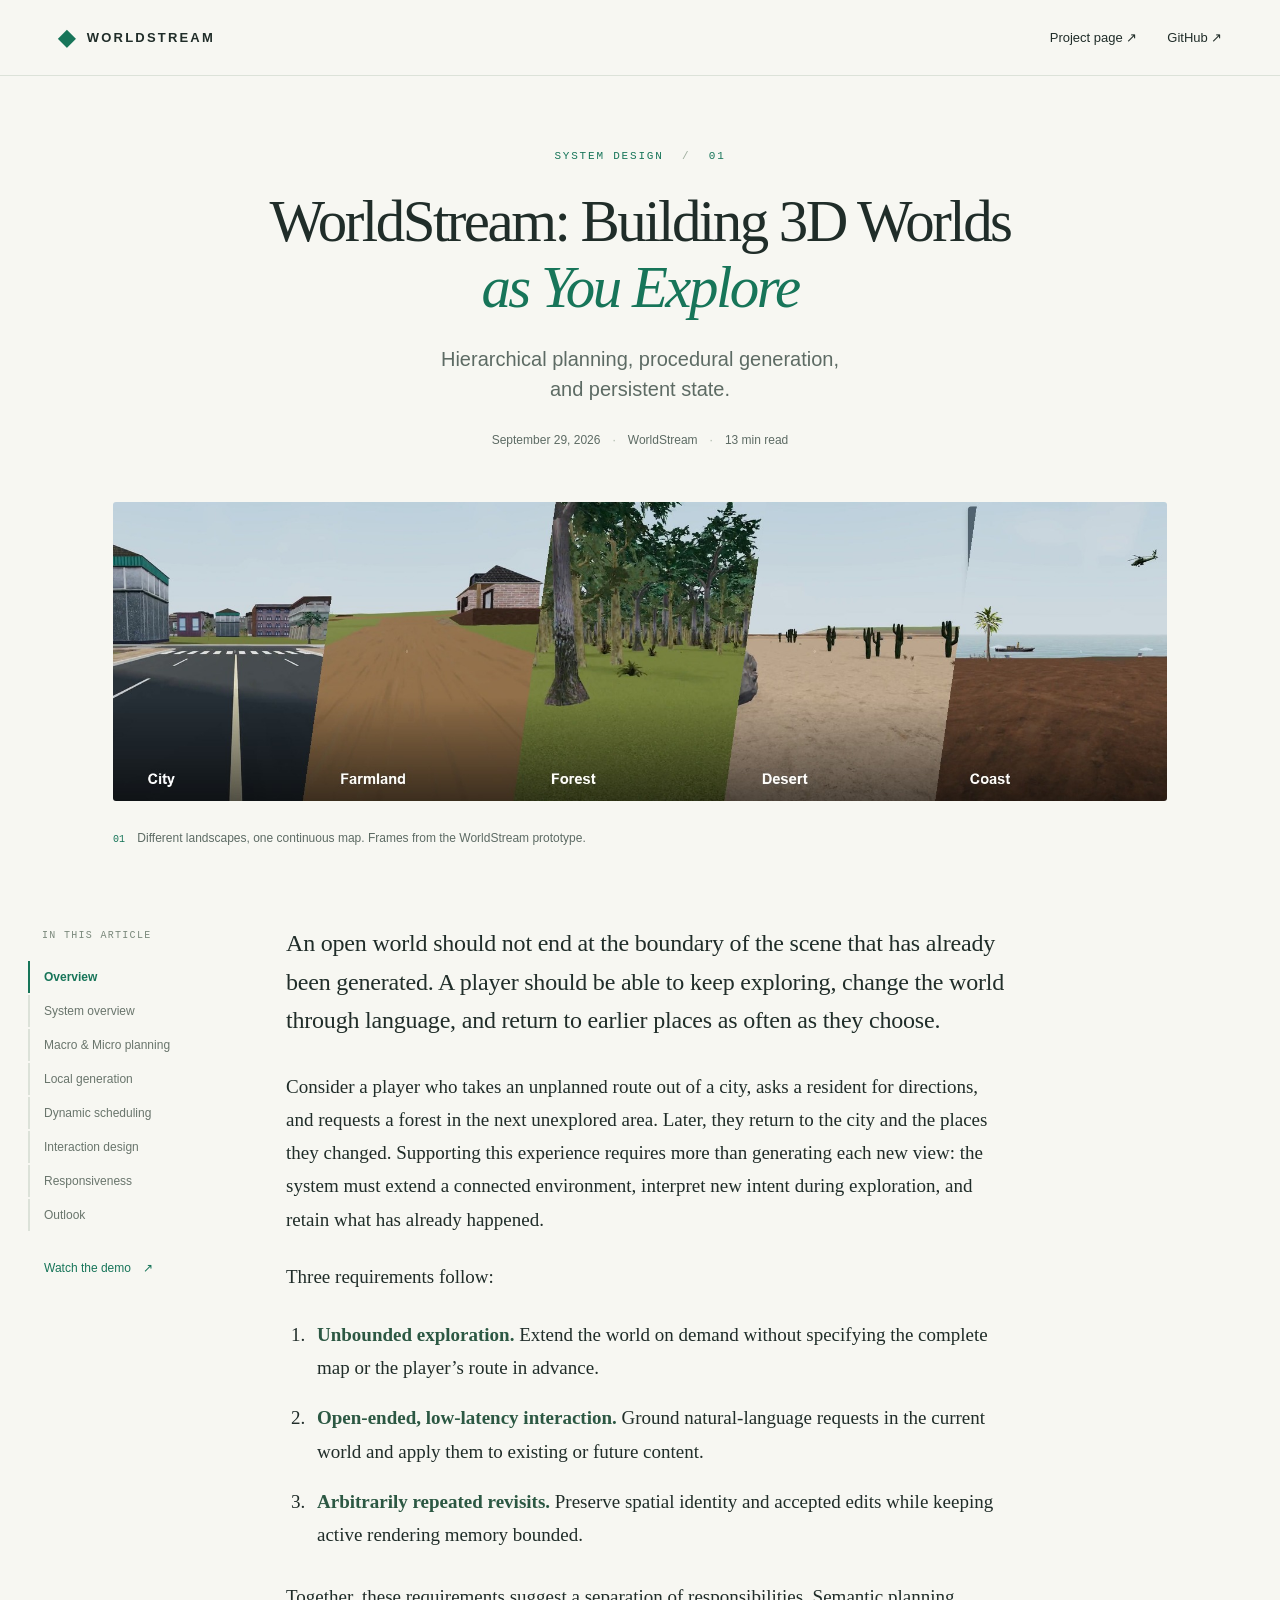
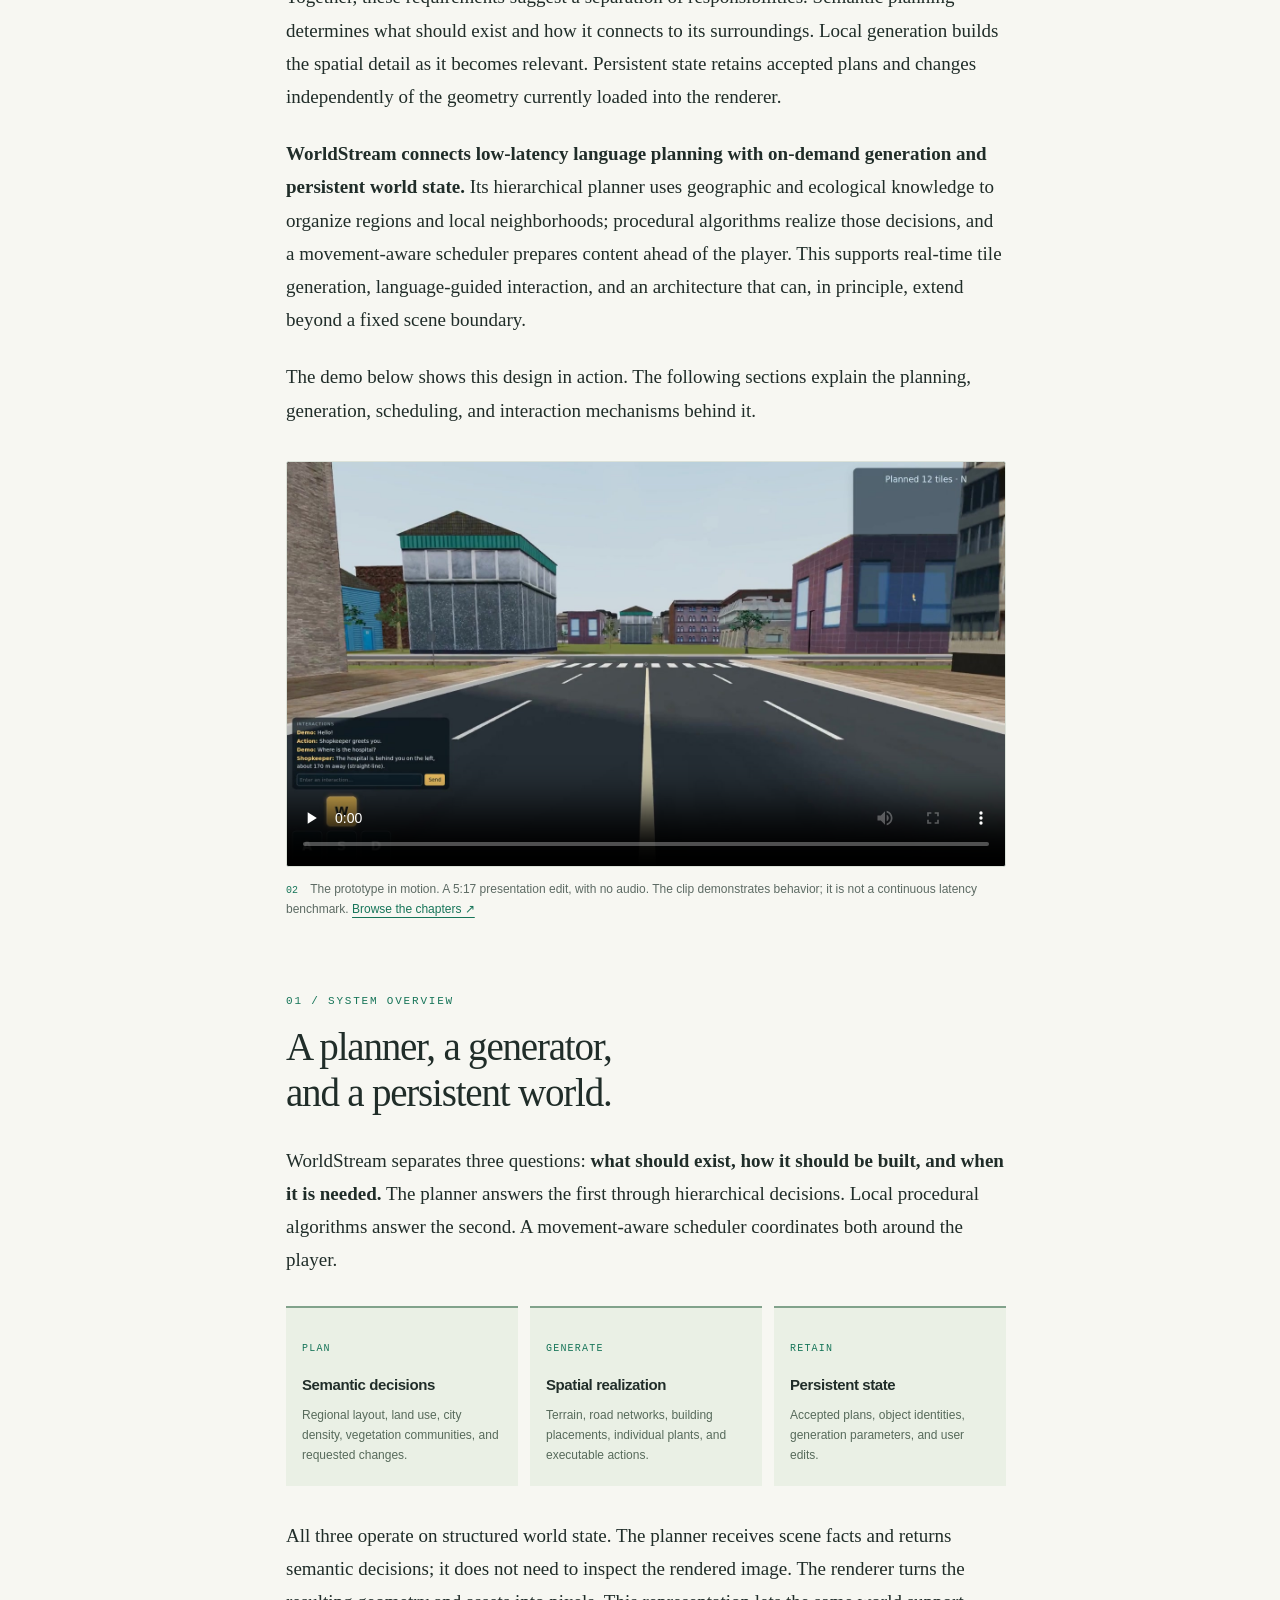
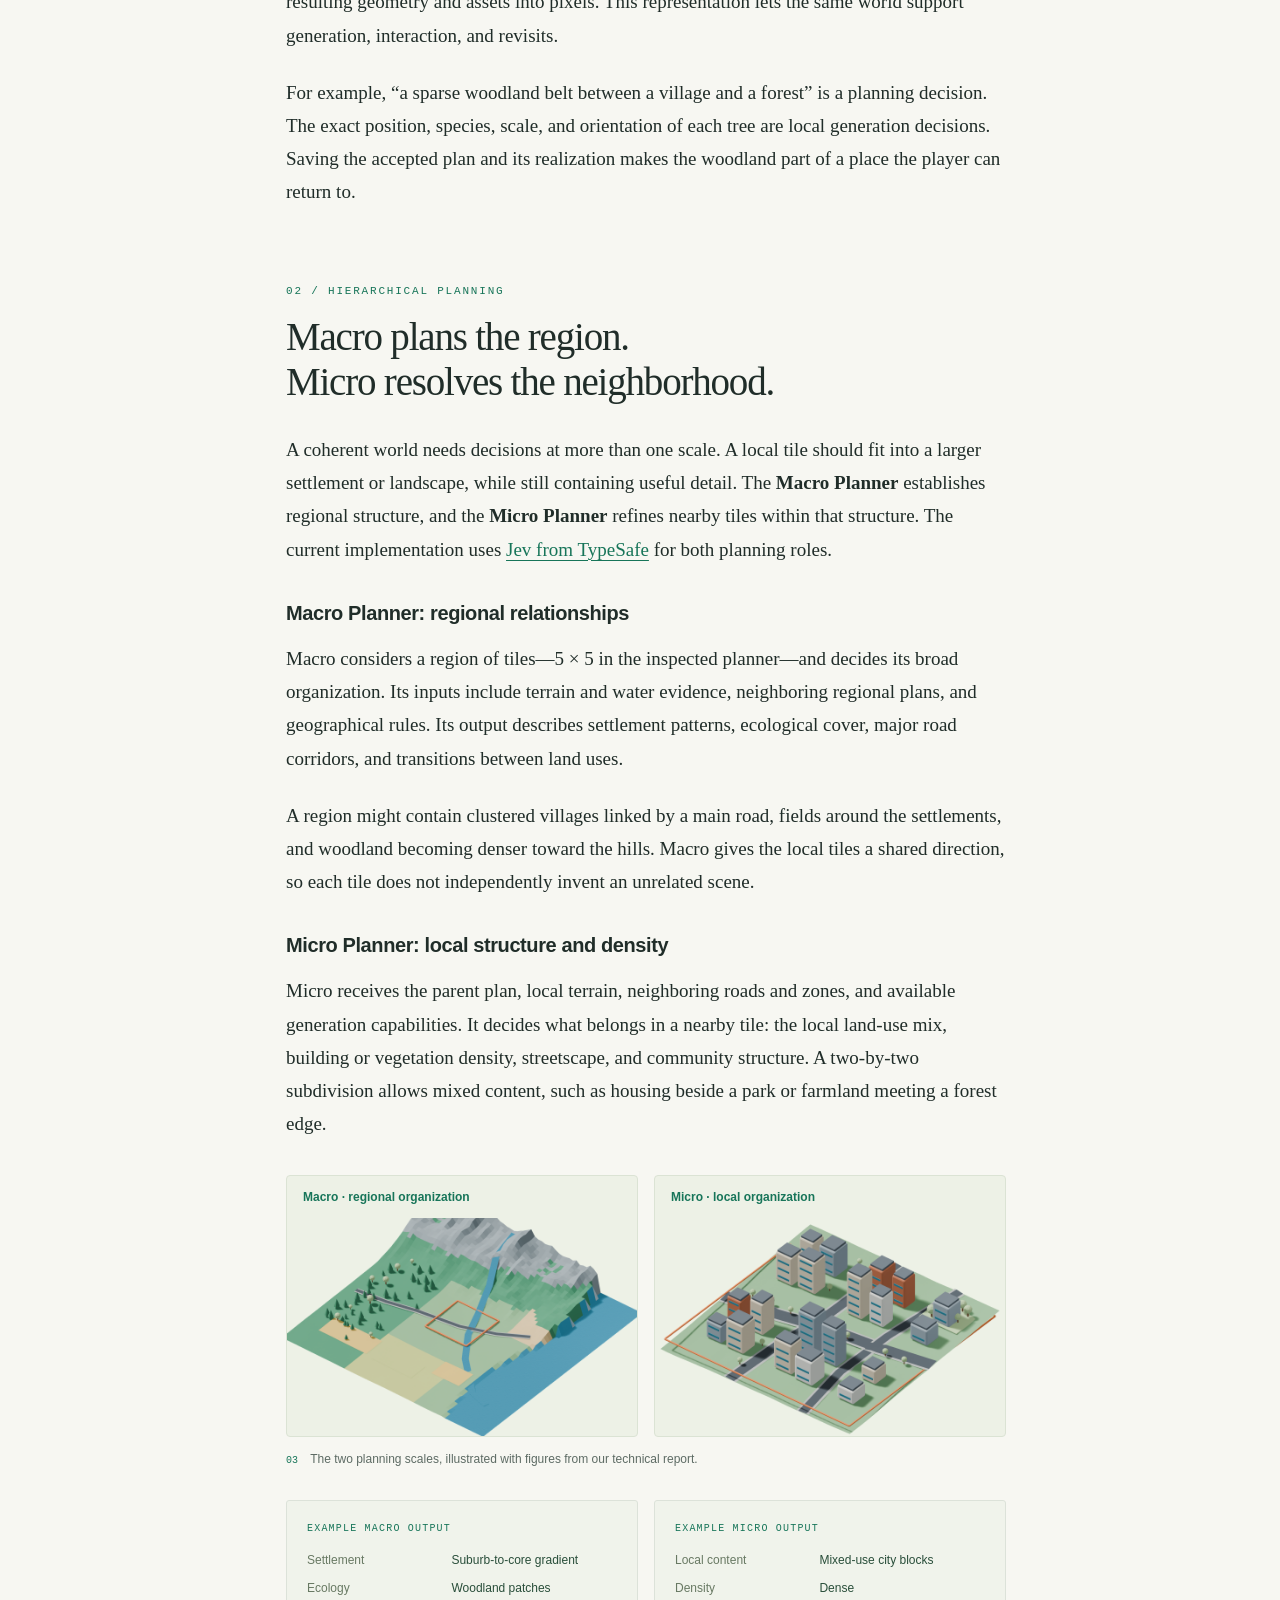
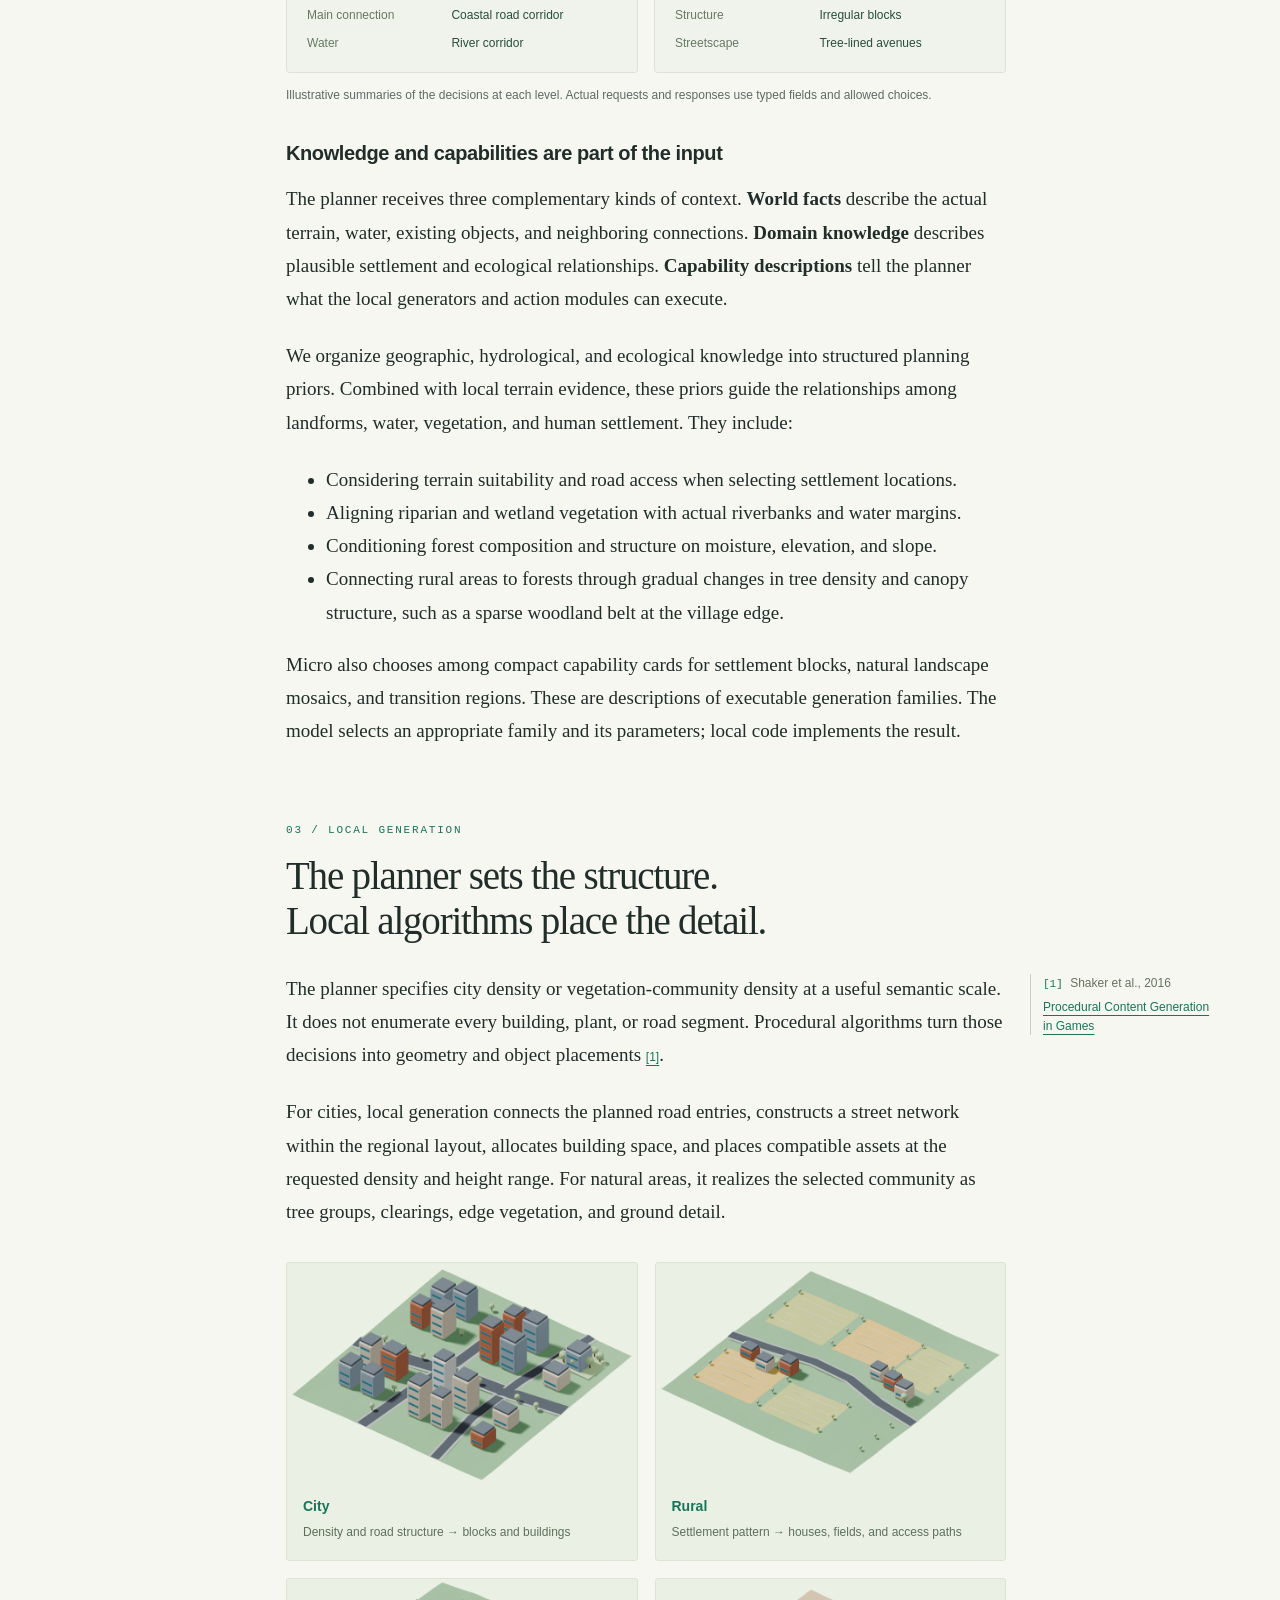
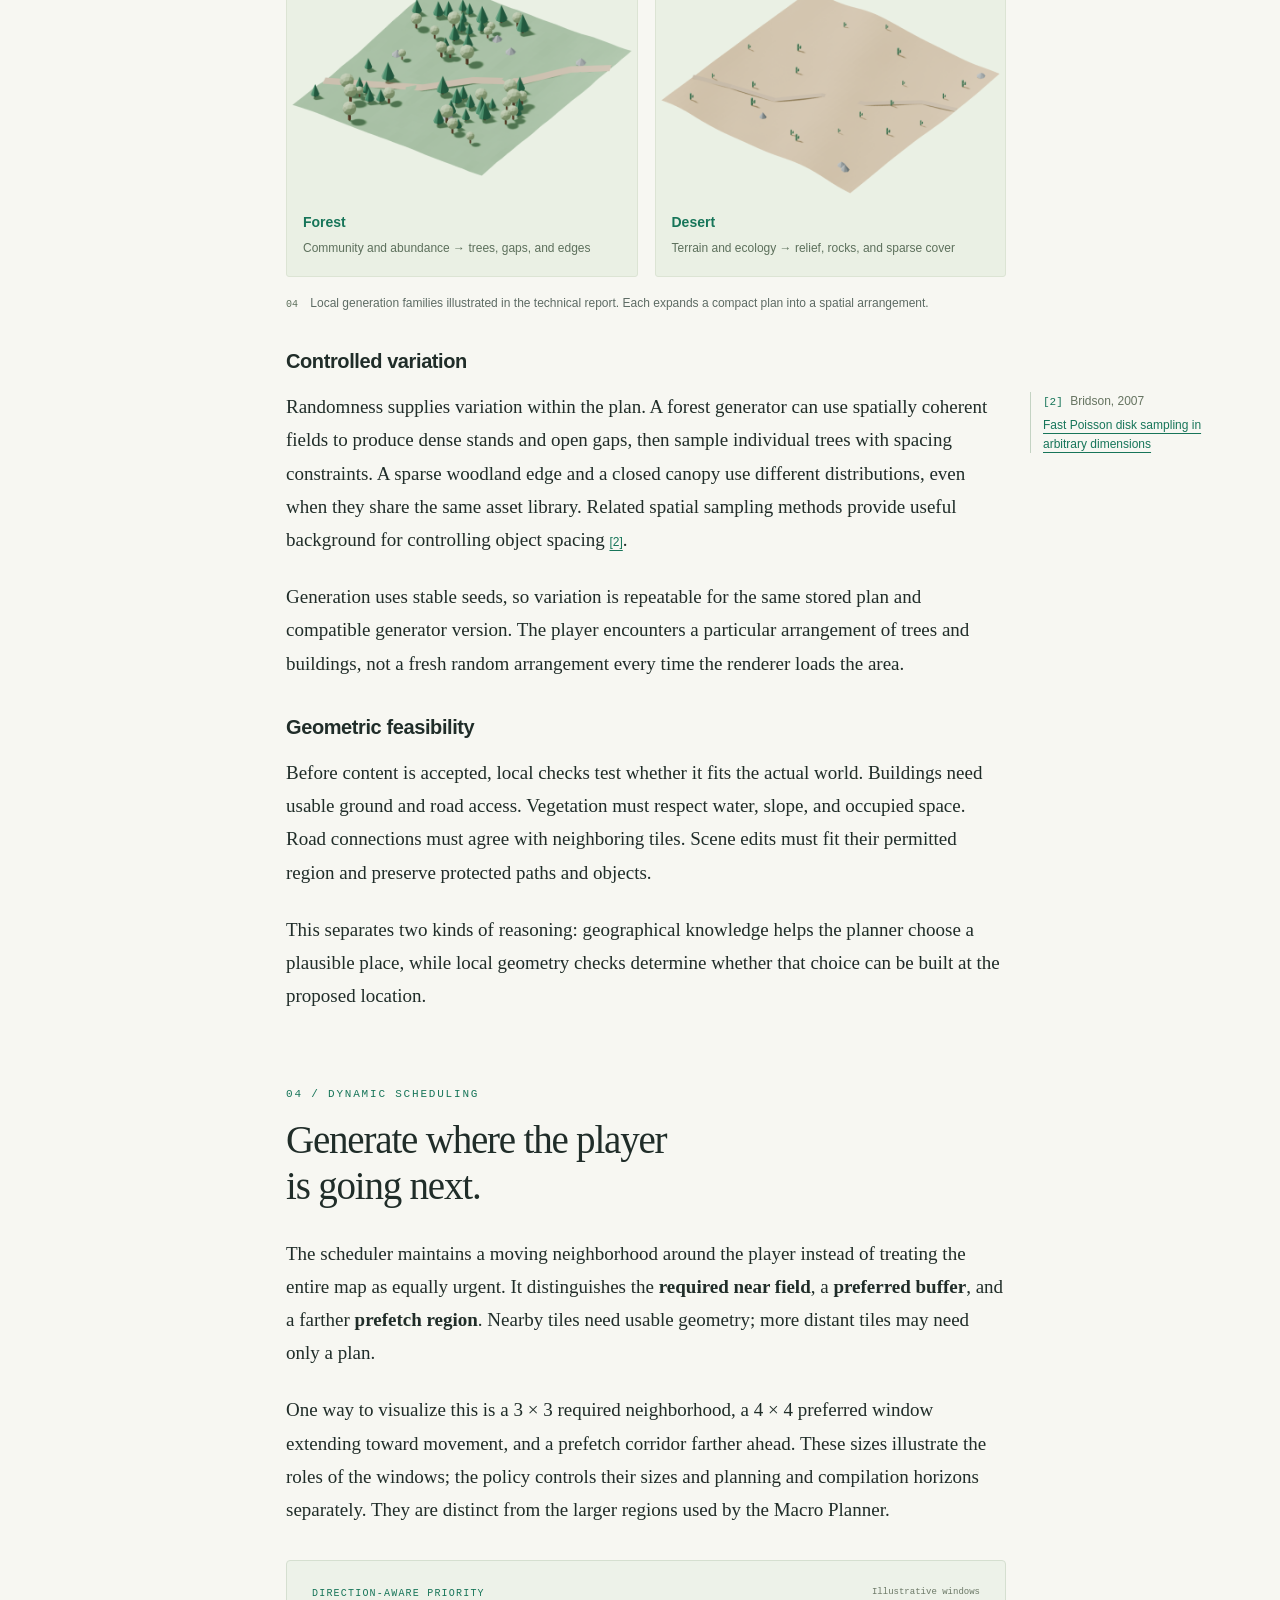
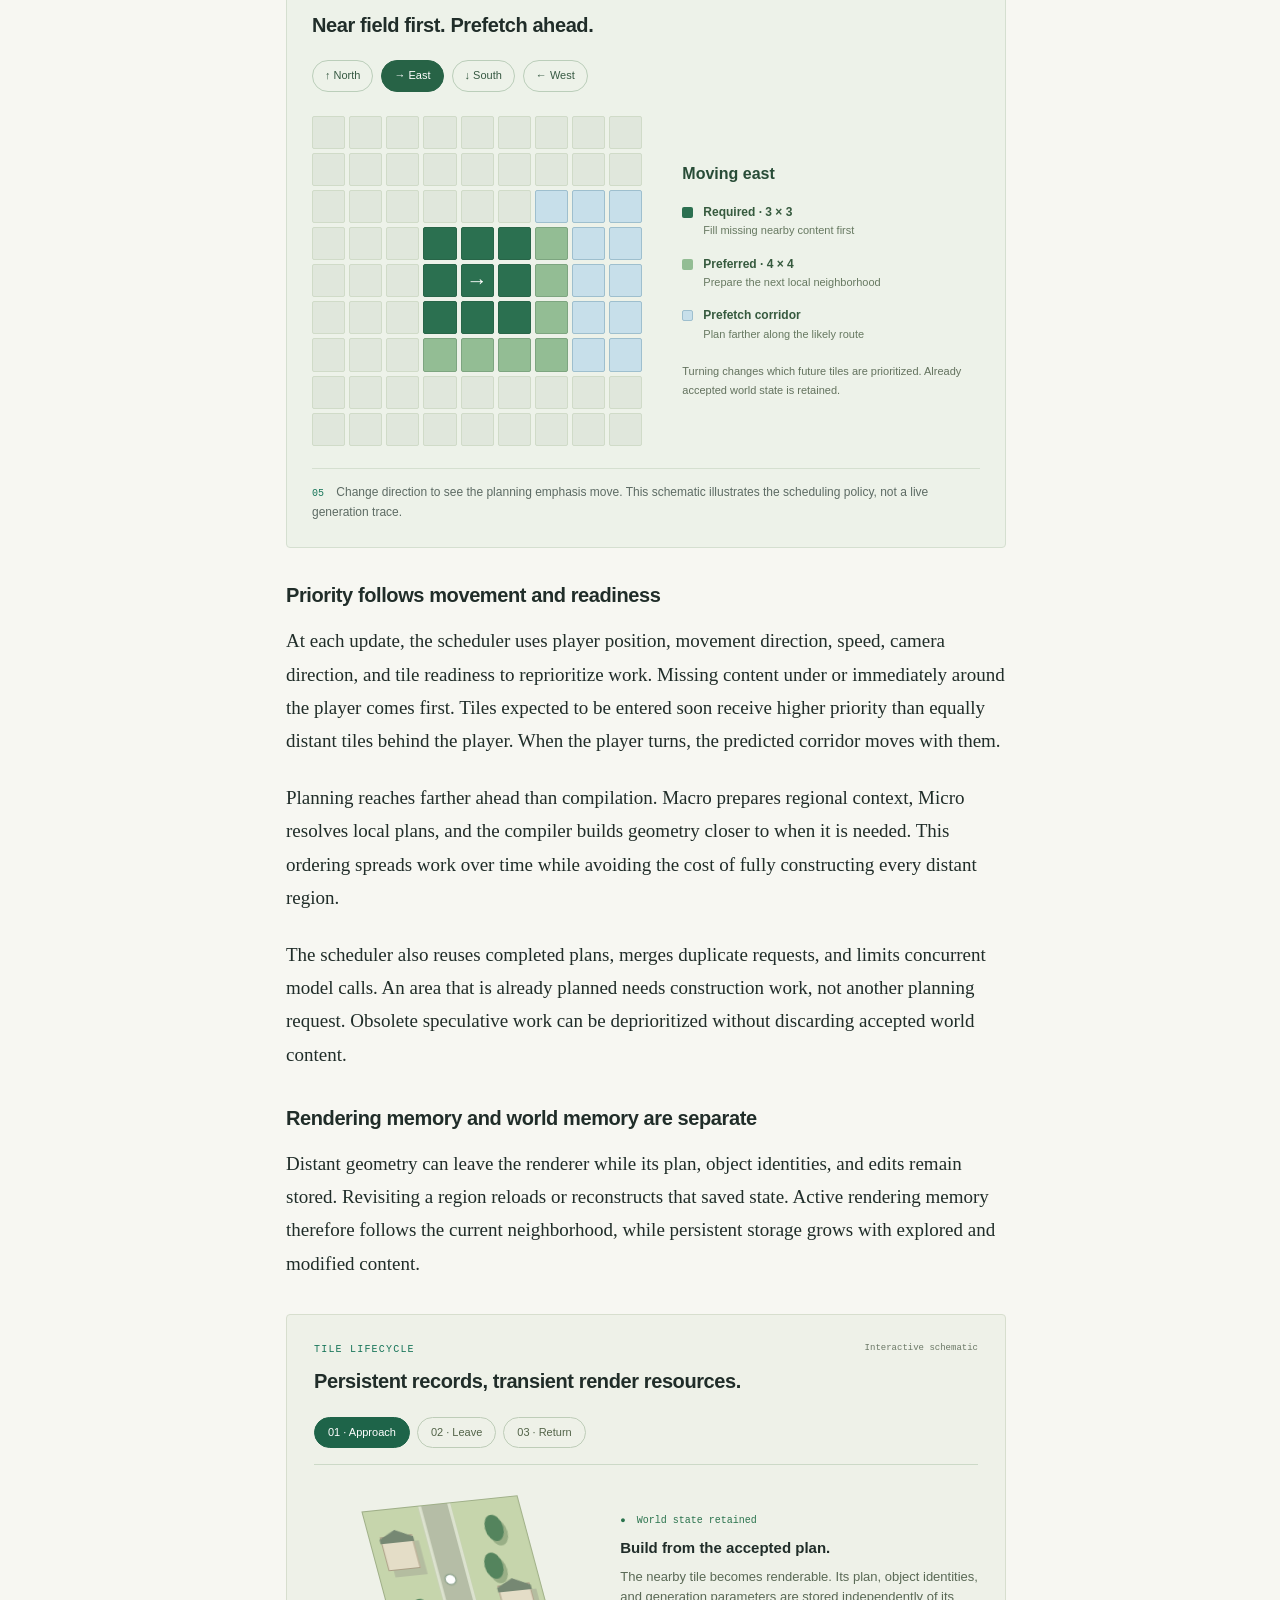
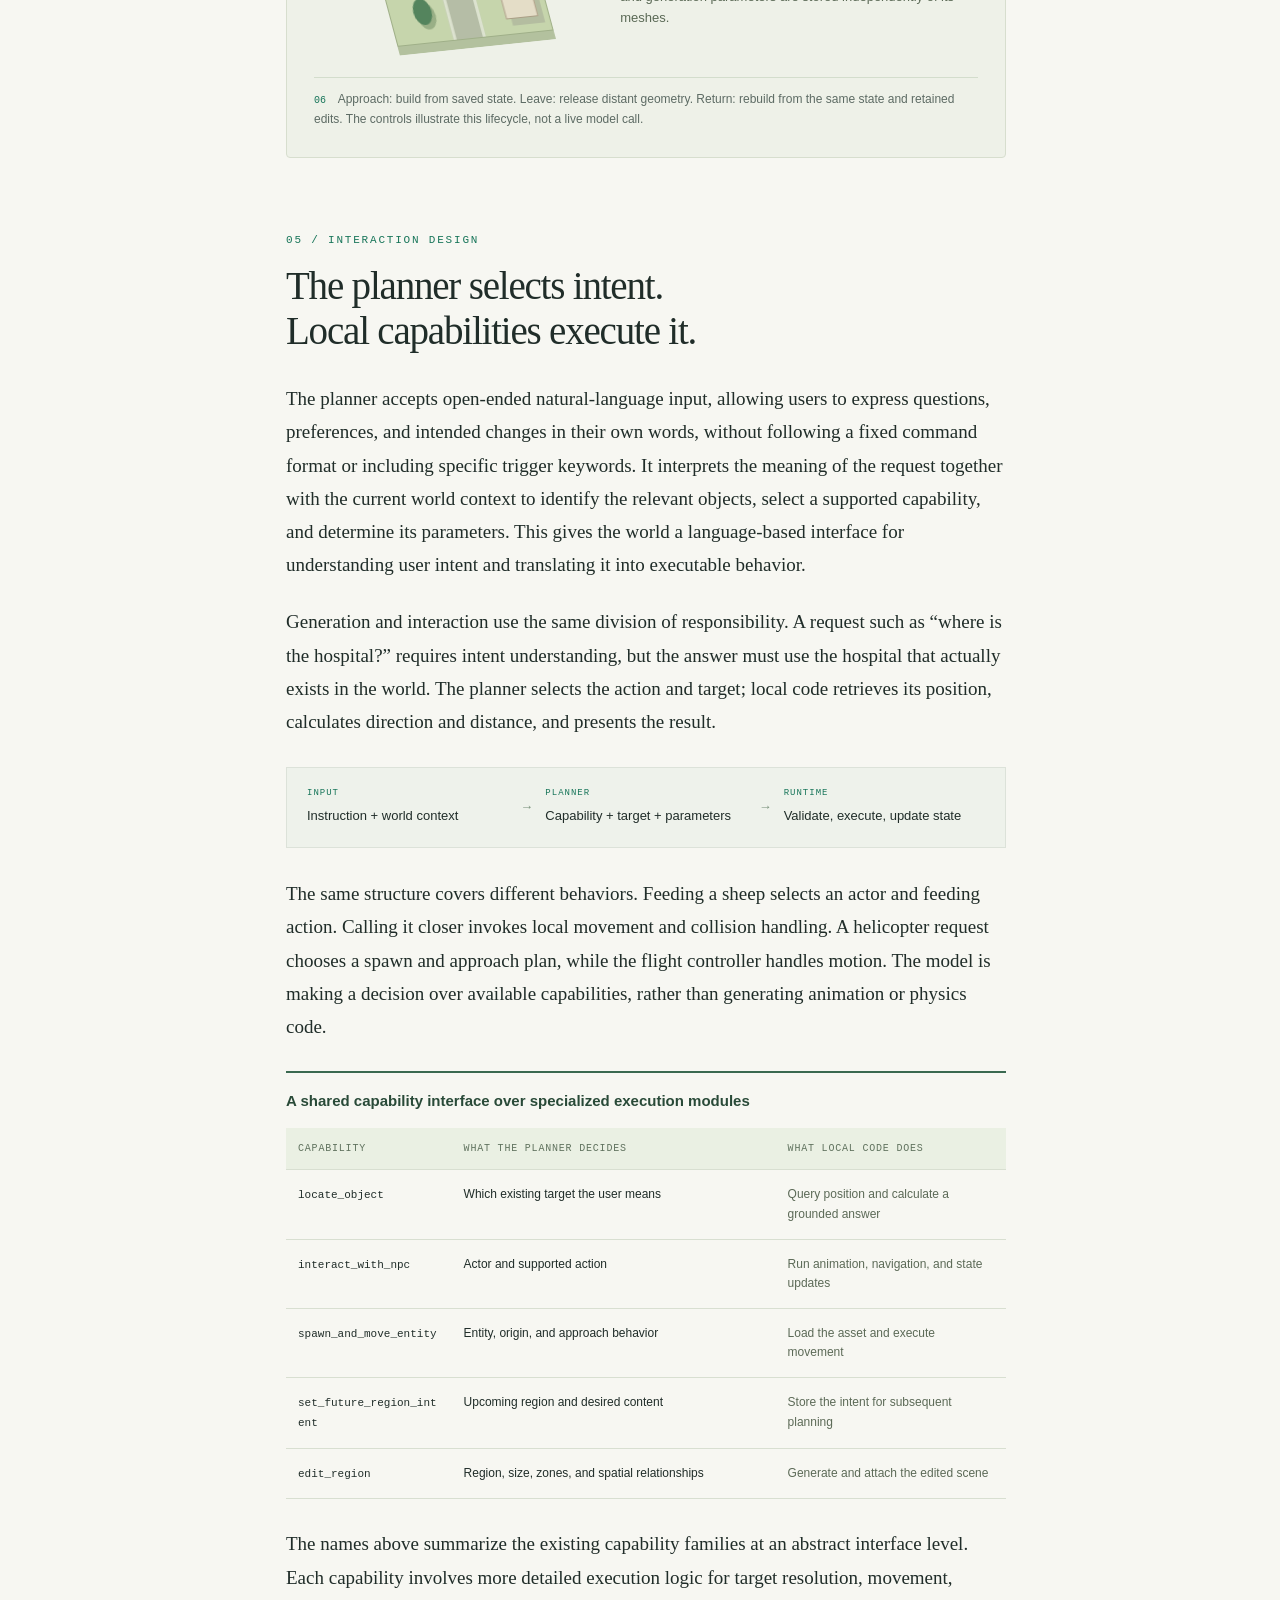
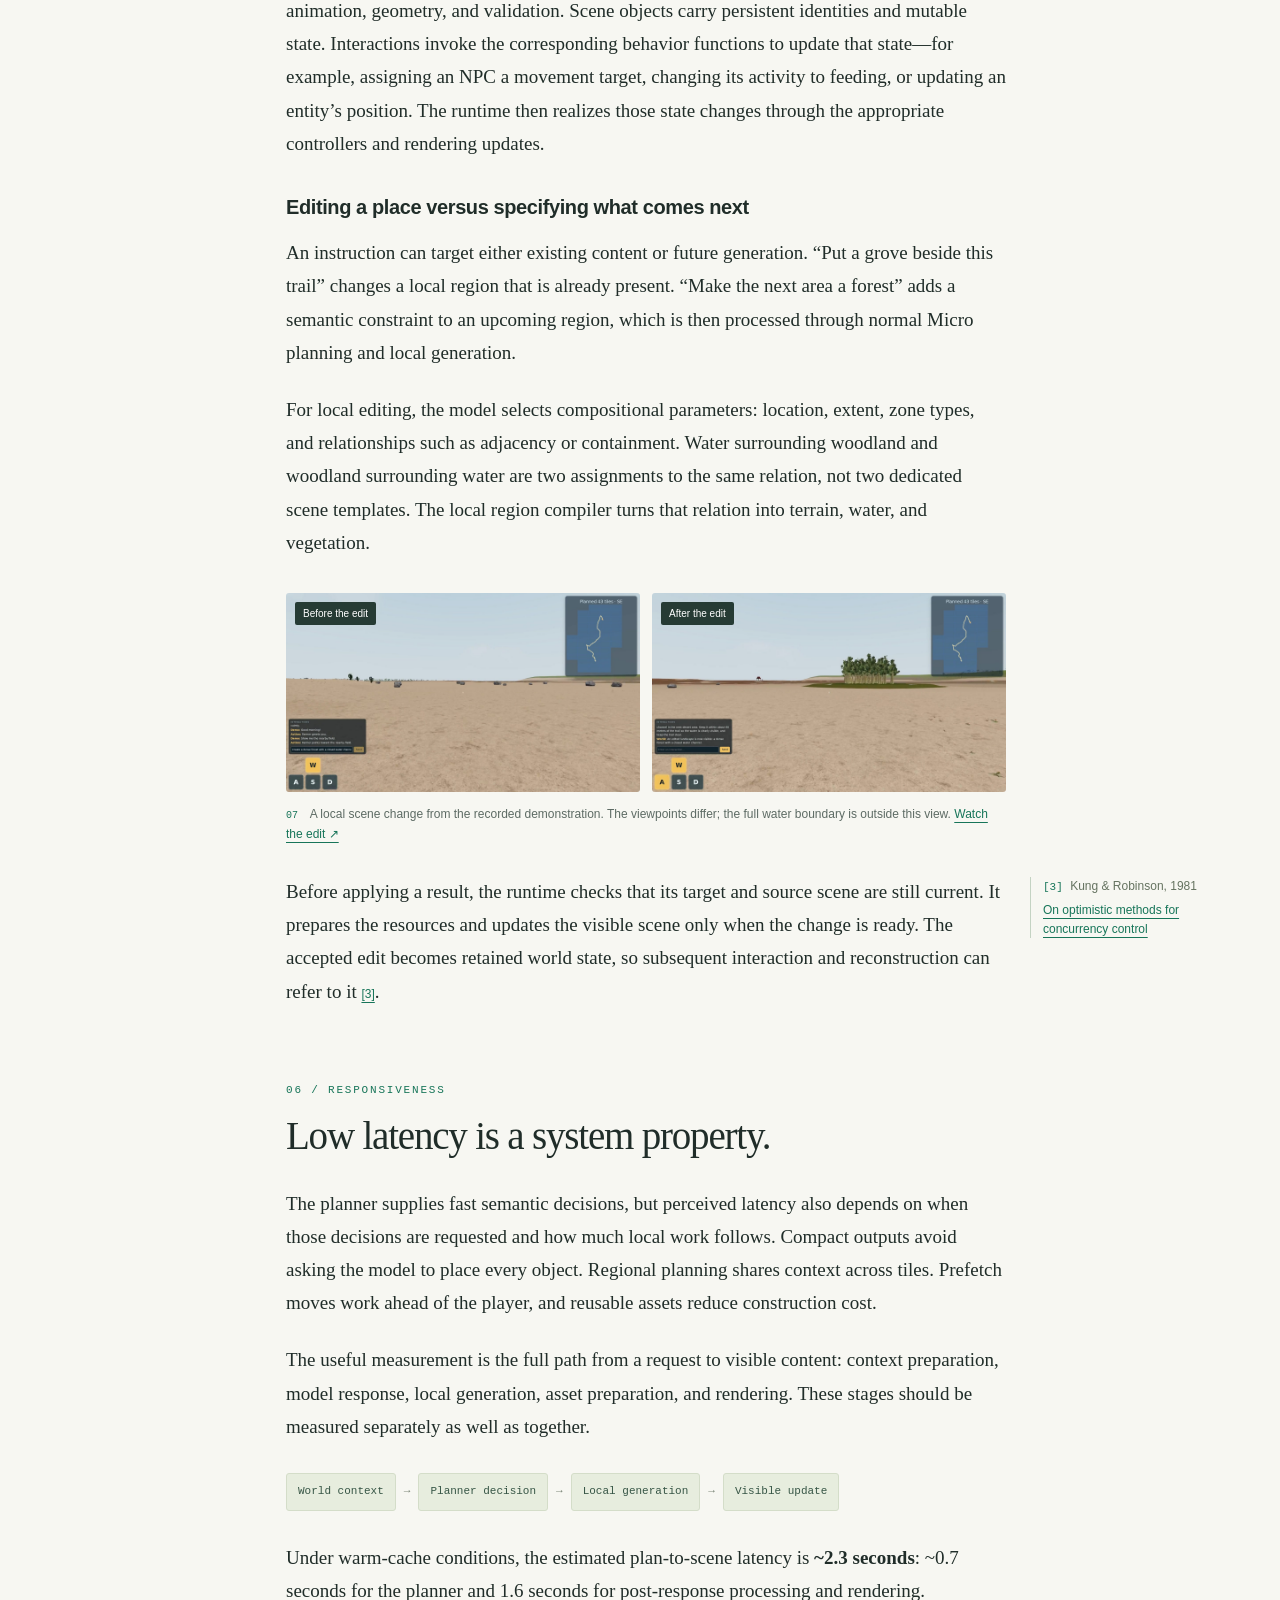
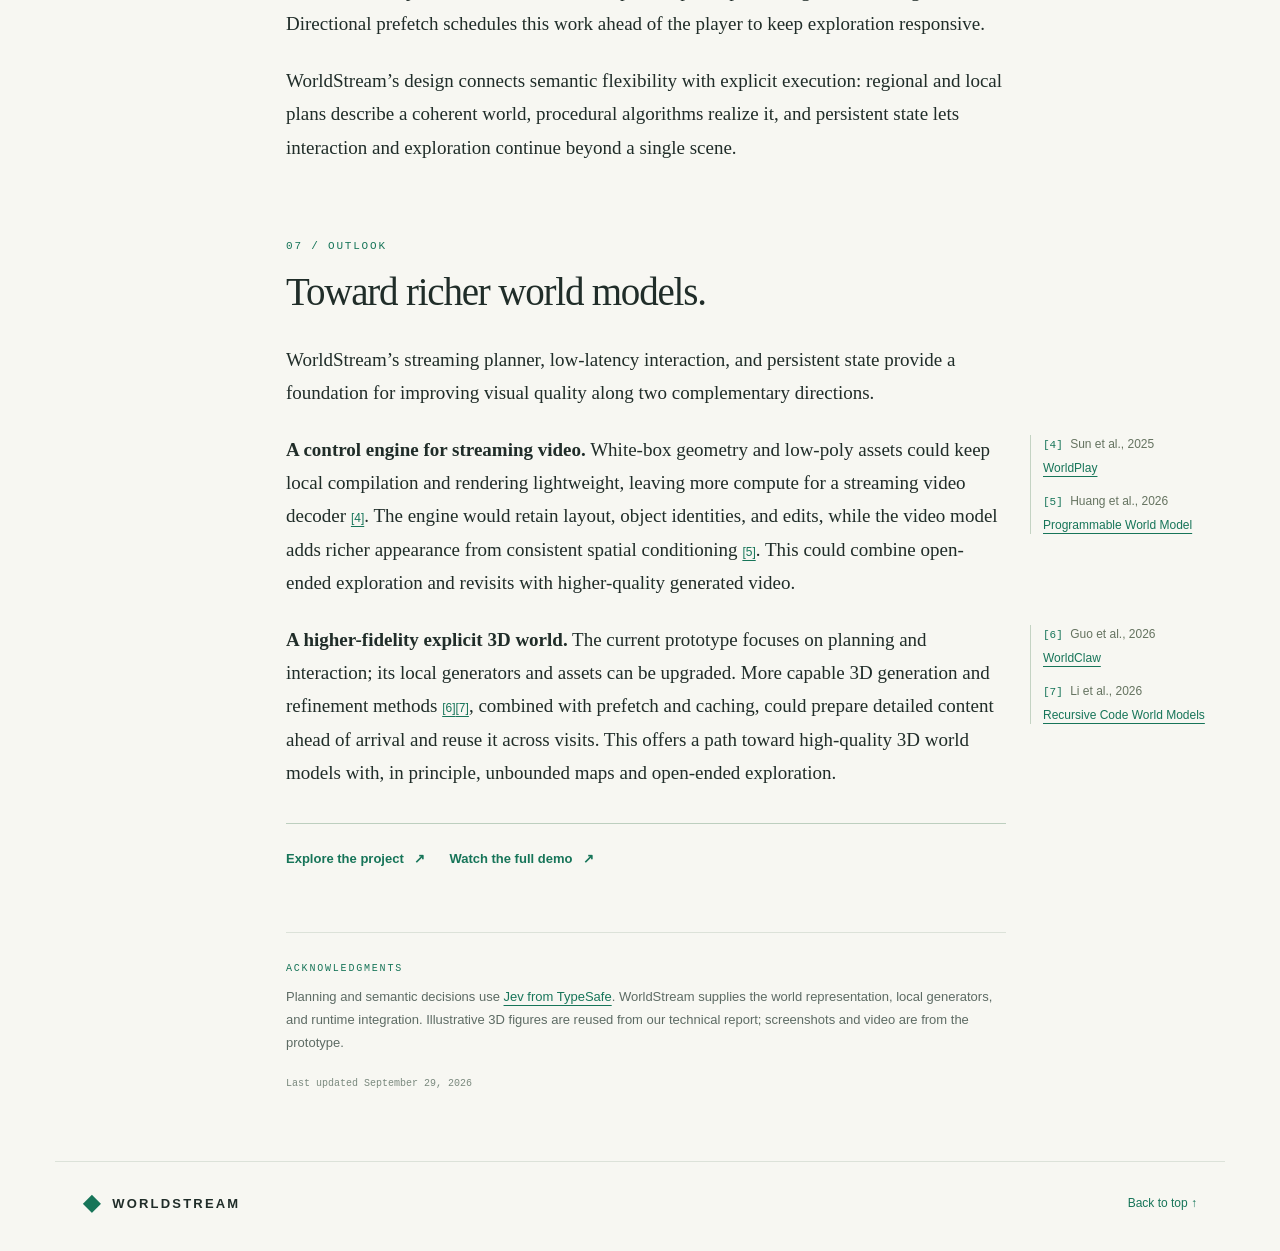
==== blog/index.html @ b4760956 "update project page" ====
<!doctype html>
<html lang="en">
<head>
  <meta charset="utf-8" />
  <meta name="viewport" content="width=device-width, initial-scale=1" />
  <meta name="description" content="How WorldStream combines knowledge-guided Macro and Micro planning, local procedural generation, dynamic prefetch, and persistent interaction." />
  <meta name="theme-color" content="#f7f7f2" />
  <title>WorldStream: Building 3D Worlds as You Explore</title>
  <link rel="icon" href="data:image/svg+xml,%3Csvg xmlns='http://www.w3.org/2000/svg' viewBox='0 0 32 32'%3E%3Cpath d='m16 2 14 14-14 14L2 16Z' fill='%23177559'/%3E%3C/svg%3E" />
  <link rel="stylesheet" href="blog.css?v=20260929-polish" />
  <script src="blog.js?v=20260929-polish" defer></script>
</head>
<body>
  <a class="skip-link" href="#article">Skip to article</a>
  <header class="site-nav">
    <a class="wordmark" href="../index.html"><span aria-hidden="true">◆</span> WORLDSTREAM</a>
    <div class="nav-links"><a href="../index.html">Project page <span aria-hidden="true">↗</span></a><a href="https://github.com/krennic999/WorldStream" target="_blank" rel="noopener">GitHub <span aria-hidden="true">↗</span></a></div>
  </header>
  <div class="reading-progress" aria-hidden="true"><span id="reading-progress"></span></div>

  <main id="top">
    <header class="article-header">
      <p class="eyebrow">SYSTEM DESIGN <span aria-hidden="true">/</span> 01</p>
      <h1>WorldStream: Building 3D Worlds<br class="desktop-break" /> <em>as You Explore</em></h1>
      <p class="standfirst">Hierarchical planning, procedural generation,<br class="desktop-break" /> and persistent state.</p>
      <p class="article-meta"><time datetime="2026-09-29">September 29, 2026</time><span aria-hidden="true">·</span><span>WorldStream</span><span aria-hidden="true">·</span><span id="reading-time">18 min read</span></p>
    </header>

    <figure class="hero-figure">
      <img src="../assets/demo-cover.jpg" width="1800" height="510" alt="City, farmland, forest, desert, and coast from the WorldStream demo, joined in a five-panel panorama." fetchpriority="high" />
      <figcaption><span class="figure-index">01</span> Different landscapes, one continuous map. Frames from the WorldStream prototype.</figcaption>
    </figure>

    <div class="article-layout">
      <aside class="contents" aria-label="Article navigation">
        <p class="contents-label">IN THIS ARTICLE</p>
        <nav>
          <a href="#a-world-to-return-to" aria-current="location">Overview</a>
          <a href="#state">System overview</a>
          <a href="#planning">Macro &amp; Micro planning</a>
          <a href="#compilation">Local generation</a>
          <a href="#streaming">Dynamic scheduling</a>
          <a href="#interaction">Interaction design</a>
          <a href="#latency">Responsiveness</a>
          <a href="#world-models">Outlook</a>
        </nav>
        <a class="contents-demo" href="#demo">Watch the demo <span aria-hidden="true">↗</span></a>
      </aside>

      <article id="article" class="prose">
        <section id="a-world-to-return-to" data-section>
          <p class="opening">An open world should not end at the boundary of the scene that has already been generated. A player should be able to keep exploring, change the world through language, and return to earlier places as often as they choose.</p>
          <p>Consider a player who takes an unplanned route out of a city, asks a resident for directions, and requests a forest in the next unexplored area. Later, they return to the city and the places they changed. Supporting this experience requires more than generating each new view: the system must extend a connected environment, interpret new intent during exploration, and retain what has already happened.</p>
          <p>Three requirements follow:</p>
          <ol class="research-questions">
            <li><strong>Unbounded exploration.</strong> Extend the world on demand without specifying the complete map or the player’s route in advance.</li>
            <li><strong>Open-ended, low-latency interaction.</strong> Ground natural-language requests in the current world and apply them to existing or future content.</li>
            <li><strong>Arbitrarily repeated revisits.</strong> Preserve spatial identity and accepted edits while keeping active rendering memory bounded.</li>
          </ol>
          <p>Together, these requirements suggest a separation of responsibilities. Semantic planning determines what should exist and how it connects to its surroundings. Local generation builds the spatial detail as it becomes relevant. Persistent state retains accepted plans and changes independently of the geometry currently loaded into the renderer.</p>
          <p><strong>WorldStream connects low-latency language planning with on-demand generation and persistent world state.</strong> Its hierarchical planner uses geographic and ecological knowledge to organize regions and local neighborhoods; procedural algorithms realize those decisions, and a movement-aware scheduler prepares content ahead of the player. This supports real-time tile generation, language-guided interaction, and an architecture that can, in principle, extend beyond a fixed scene boundary.</p>
          <p>The demo below shows this design in action. The following sections explain the planning, generation, scheduling, and interaction mechanisms behind it.</p>
          <figure id="demo" class="wide-figure demo-figure">
            <video controls playsinline preload="none" poster="../assets/demo-20260928/city.jpg" aria-label="Full WorldStream presentation: exploration, landscape editing, NPC interactions, and return to the city">
              <source src="https://echovideo.jd.cn/jev-world/deliverables/demo-video-final-20260928/tour-presentation-edited-1080p.mp4" type="video/mp4" />
              <a href="https://echovideo.jd.cn/jev-world/deliverables/demo-video-final-20260928/tour-presentation-edited-1080p.mp4">Open the full demo</a>
            </video>
            <figcaption><span class="figure-index">02</span> The prototype in motion. A 5:17 presentation edit, with no audio. The clip demonstrates behavior; it is not a continuous latency benchmark. <a href="../index.html#demo">Browse the chapters ↗</a></figcaption>
          </figure>
        </section>


        <section id="state" data-section>
          <p class="section-number">01 / SYSTEM OVERVIEW</p>
          <h2>A planner, a generator,<br />and a persistent world.</h2>
          <p>WorldStream separates three questions: <strong>what should exist, how it should be built, and when it is needed.</strong> The planner answers the first through hierarchical decisions. Local procedural algorithms answer the second. A movement-aware scheduler coordinates both around the player.</p>
          <div class="design-overview">
            <div><span>PLAN</span><h3>Semantic decisions</h3><p>Regional layout, land use, city density, vegetation communities, and requested changes.</p></div>
            <div><span>GENERATE</span><h3>Spatial realization</h3><p>Terrain, road networks, building placements, individual plants, and executable actions.</p></div>
            <div><span>RETAIN</span><h3>Persistent state</h3><p>Accepted plans, object identities, generation parameters, and user edits.</p></div>
          </div>
          <p>All three operate on structured world state. The planner receives scene facts and returns semantic decisions; it does not need to inspect the rendered image. The renderer turns the resulting geometry and assets into pixels. This representation lets the same world support generation, interaction, and revisits.</p>
          <p>For example, “a sparse woodland belt between a village and a forest” is a planning decision. The exact position, species, scale, and orientation of each tree are local generation decisions. Saving the accepted plan and its realization makes the woodland part of a place the player can return to.</p>
        </section>

        <section id="planning" data-section>
          <p class="section-number">02 / HIERARCHICAL PLANNING</p>
          <h2>Macro plans the region.<br />Micro resolves the neighborhood.</h2>
          <p>A coherent world needs decisions at more than one scale. A local tile should fit into a larger settlement or landscape, while still containing useful detail. The <strong>Macro Planner</strong> establishes regional structure, and the <strong>Micro Planner</strong> refines nearby tiles within that structure. The current implementation uses <a href="https://typesafe.ai/" target="_blank" rel="noopener">Jev from TypeSafe</a> for both planning roles.</p>
          <h3>Macro Planner: regional relationships</h3>
          <p>Macro considers a region of tiles—5 × 5 in the inspected planner—and decides its broad organization. Its inputs include terrain and water evidence, neighboring regional plans, and geographical rules. Its output describes settlement patterns, ecological cover, major road corridors, and transitions between land uses.</p>
          <p>A region might contain clustered villages linked by a main road, fields around the settlements, and woodland becoming denser toward the hills. Macro gives the local tiles a shared direction, so each tile does not independently invent an unrelated scene.</p>
          <h3>Micro Planner: local structure and density</h3>
          <p>Micro receives the parent plan, local terrain, neighboring roads and zones, and available generation capabilities. It decides what belongs in a nearby tile: the local land-use mix, building or vegetation density, streetscape, and community structure. A two-by-two subdivision allows mixed content, such as housing beside a park or farmland meeting a forest edge.</p>
          <figure class="wide-figure report-planning">
            <div class="report-pair">
              <div><span>Macro · regional organization</span><img src="assets/macro-jev-3d.png" width="1600" height="1000" loading="lazy" alt="Report illustration of a region containing mountains, a river, woodland, farmland, and a connecting road." /></div>
              <div><span>Micro · local organization</span><img src="assets/micro-jev-3d.png" width="1600" height="1000" loading="lazy" alt="Report illustration of a city neighborhood with building groups, connecting streets, and open space." /></div>
            </div>
            <figcaption><span class="figure-index">03</span> The two planning scales, illustrated with figures from our technical report.</figcaption>
          </figure>
          <div class="plan-examples">
            <div><p class="diagram-kicker">EXAMPLE MACRO OUTPUT</p><dl><dt>Settlement</dt><dd>Suburb-to-core gradient</dd><dt>Ecology</dt><dd>Woodland patches</dd><dt>Main connection</dt><dd>Coastal road corridor</dd><dt>Water</dt><dd>River corridor</dd></dl></div>
            <div><p class="diagram-kicker">EXAMPLE MICRO OUTPUT</p><dl><dt>Local content</dt><dd>Mixed-use city blocks</dd><dt>Density</dt><dd>Dense</dd><dt>Structure</dt><dd>Irregular blocks</dd><dt>Streetscape</dt><dd>Tree-lined avenues</dd></dl></div>
          </div>
          <p class="diagram-caption">Illustrative summaries of the decisions at each level. Actual requests and responses use typed fields and allowed choices.</p>
          <h3>Knowledge and capabilities are part of the input</h3>
          <p>The planner receives three complementary kinds of context. <strong>World facts</strong> describe the actual terrain, water, existing objects, and neighboring connections. <strong>Domain knowledge</strong> describes plausible settlement and ecological relationships. <strong>Capability descriptions</strong> tell the planner what the local generators and action modules can execute.</p>
          <p>We organize geographic, hydrological, and ecological knowledge into structured planning priors. Combined with local terrain evidence, these priors guide the relationships among landforms, water, vegetation, and human settlement. They include:</p>
          <ul class="planning-priors">
            <li>Considering terrain suitability and road access when selecting settlement locations.</li>
            <li>Aligning riparian and wetland vegetation with actual riverbanks and water margins.</li>
            <li>Conditioning forest composition and structure on moisture, elevation, and slope.</li>
            <li>Connecting rural areas to forests through gradual changes in tree density and canopy structure, such as a sparse woodland belt at the village edge.</li>
          </ul>
          <p>Micro also chooses among compact capability cards for settlement blocks, natural landscape mosaics, and transition regions. These are descriptions of executable generation families. The model selects an appropriate family and its parameters; local code implements the result.</p>
        </section>

        <section id="compilation" data-section>
          <p class="section-number">03 / LOCAL GENERATION</p>
          <h2>The planner sets the structure.<br />Local algorithms place the detail.</h2>
          <div class="citation-context">
            <p>The planner specifies city density or vegetation-community density at a useful semantic scale. It does not enumerate every building, plant, or road segment. Procedural algorithms turn those decisions into geometry and object placements <a class="citation" href="#ref-pcg">[1]</a>.</p>
            <aside class="citation-note" id="ref-pcg" aria-label="Reference 1"><span class="citation-number">[1]</span> <span>Shaker et al., 2016</span><a href="https://doi.org/10.1007/978-3-319-42716-4" target="_blank" rel="noopener">Procedural Content Generation in Games</a></aside>
          </div>
          <p>For cities, local generation connects the planned road entries, constructs a street network within the regional layout, allocates building space, and places compatible assets at the requested density and height range. For natural areas, it realizes the selected community as tree groups, clearings, edge vegetation, and ground detail.</p>
          <figure class="wide-figure generator-gallery">
            <div><img src="assets/local-city-3d.png" width="1600" height="1000" loading="lazy" alt="Procedural city illustration from the technical report." /><p><b>City</b><span>Density and road structure → blocks and buildings</span></p></div>
            <div><img src="assets/local-rural-3d.png" width="1600" height="1000" loading="lazy" alt="Procedural rural landscape illustration from the technical report." /><p><b>Rural</b><span>Settlement pattern → houses, fields, and access paths</span></p></div>
            <div><img src="assets/local-forest-3d.png" width="1600" height="1000" loading="lazy" alt="Procedural forest illustration with tree clusters and a path." /><p><b>Forest</b><span>Community and abundance → trees, gaps, and edges</span></p></div>
            <div><img src="assets/local-desert-3d.png" width="1600" height="1000" loading="lazy" alt="Procedural desert illustration with terrain, rocks, and sparse vegetation." /><p><b>Desert</b><span>Terrain and ecology → relief, rocks, and sparse cover</span></p></div>
            <figcaption><span class="figure-index">04</span> Local generation families illustrated in the technical report. Each expands a compact plan into a spatial arrangement.</figcaption>
          </figure>
          <h3>Controlled variation</h3>
          <div class="citation-context">
            <p>Randomness supplies variation within the plan. A forest generator can use spatially coherent fields to produce dense stands and open gaps, then sample individual trees with spacing constraints. A sparse woodland edge and a closed canopy use different distributions, even when they share the same asset library. Related spatial sampling methods provide useful background for controlling object spacing <a class="citation" href="#ref-bridson">[2]</a>.</p>
            <aside class="citation-note" id="ref-bridson" aria-label="Reference 2"><span class="citation-number">[2]</span> <span>Bridson, 2007</span><a href="https://doi.org/10.1145/1278780.1278807" target="_blank" rel="noopener">Fast Poisson disk sampling in arbitrary dimensions</a></aside>
          </div>
          <p>Generation uses stable seeds, so variation is repeatable for the same stored plan and compatible generator version. The player encounters a particular arrangement of trees and buildings, not a fresh random arrangement every time the renderer loads the area.</p>
          <h3>Geometric feasibility</h3>
          <p>Before content is accepted, local checks test whether it fits the actual world. Buildings need usable ground and road access. Vegetation must respect water, slope, and occupied space. Road connections must agree with neighboring tiles. Scene edits must fit their permitted region and preserve protected paths and objects.</p>
          <p>This separates two kinds of reasoning: geographical knowledge helps the planner choose a plausible place, while local geometry checks determine whether that choice can be built at the proposed location.</p>
        </section>

        <section id="streaming" data-section>
          <p class="section-number">04 / DYNAMIC SCHEDULING</p>
          <h2>Generate where the player<br />is going next.</h2>
          <p>The scheduler maintains a moving neighborhood around the player instead of treating the entire map as equally urgent. It distinguishes the <strong>required near field</strong>, a <strong>preferred buffer</strong>, and a farther <strong>prefetch region</strong>. Nearby tiles need usable geometry; more distant tiles may need only a plan.</p>
          <p>One way to visualize this is a 3 × 3 required neighborhood, a 4 × 4 preferred window extending toward movement, and a prefetch corridor farther ahead. These sizes illustrate the roles of the windows; the policy controls their sizes and planning and compilation horizons separately. They are distinct from the larger regions used by the Macro Planner.</p>
          <figure class="scheduler-figure wide-figure">
            <div class="scheduler-heading"><div><span class="diagram-kicker">DIRECTION-AWARE PRIORITY</span><h3>Near field first. Prefetch ahead.</h3></div><span class="schematic-label">Illustrative windows</span></div>
            <div class="direction-controls" role="group" aria-label="Choose the player's movement direction"><button type="button" data-direction="north" aria-pressed="false">↑ North</button><button type="button" data-direction="east" aria-pressed="true">→ East</button><button type="button" data-direction="south" aria-pressed="false">↓ South</button><button type="button" data-direction="west" aria-pressed="false">← West</button></div>
            <div class="scheduler-body">
              <div id="schedule-grid" class="schedule-grid" role="img" aria-label="The player moves east; a 3 by 3 required region is surrounded by a 4 by 4 preferred window, with prefetch farther east."></div>
              <div class="scheduler-explanation"><p class="scheduler-status" id="schedule-heading">Moving east</p><ul class="schedule-legend"><li><i class="legend-required"></i><span><b>Required · 3 × 3</b>Fill missing nearby content first</span></li><li><i class="legend-preferred"></i><span><b>Preferred · 4 × 4</b>Prepare the next local neighborhood</span></li><li><i class="legend-prefetch"></i><span><b>Prefetch corridor</b>Plan farther along the likely route</span></li></ul><p id="schedule-description">Turning changes which future tiles are prioritized. Already accepted world state is retained.</p></div>
            </div>
            <figcaption><span class="figure-index">05</span> Change direction to see the planning emphasis move. This schematic illustrates the scheduling policy, not a live generation trace.</figcaption>
          </figure>
          <h3>Priority follows movement and readiness</h3>
          <p>At each update, the scheduler uses player position, movement direction, speed, camera direction, and tile readiness to reprioritize work. Missing content under or immediately around the player comes first. Tiles expected to be entered soon receive higher priority than equally distant tiles behind the player. When the player turns, the predicted corridor moves with them.</p>
          <p>Planning reaches farther ahead than compilation. Macro prepares regional context, Micro resolves local plans, and the compiler builds geometry closer to when it is needed. This ordering spreads work over time while avoiding the cost of fully constructing every distant region.</p>
          <p>The scheduler also reuses completed plans, merges duplicate requests, and limits concurrent model calls. An area that is already planned needs construction work, not another planning request. Obsolete speculative work can be deprioritized without discarding accepted world content.</p>
          <h3>Rendering memory and world memory are separate</h3>
          <p>Distant geometry can leave the renderer while its plan, object identities, and edits remain stored. Revisiting a region reloads or reconstructs that saved state. Active rendering memory therefore follows the current neighborhood, while persistent storage grows with explored and modified content.</p>
          <figure class="lifecycle wide-figure">
            <div class="lifecycle-heading"><div><span class="diagram-kicker">TILE LIFECYCLE</span><h3>Persistent records, transient render resources.</h3></div><span class="schematic-label">Interactive schematic</span></div>
            <div class="lifecycle-controls" role="group" aria-label="Select a tile lifecycle stage">
              <button type="button" data-phase="0" aria-pressed="true">01 · Approach</button>
              <button type="button" data-phase="1" aria-pressed="false">02 · Leave</button>
              <button type="button" data-phase="2" aria-pressed="false">03 · Return</button>
            </div>
            <div class="lifecycle-scene" data-phase="0">
              <div class="tile-schematic" aria-hidden="true"><div class="tile-ground"><span class="tile-road"></span><span class="tile-house house-one"></span><span class="tile-house house-two"></span><span class="tile-tree tree-one"></span><span class="tile-tree tree-two"></span><span class="tile-tree tree-three"></span><span class="tile-player">●</span></div></div>
              <div class="lifecycle-copy" aria-live="polite"><p class="saved-badge"><span aria-hidden="true">●</span> World state retained</p><h4 id="phase-title">Build from the accepted plan.</h4><p id="phase-description">The nearby tile becomes renderable. Its plan, object identities, and generation parameters are stored independently of its meshes.</p></div>
            </div>
            <figcaption><span class="figure-index">06</span> Approach: build from saved state. Leave: release distant geometry. Return: rebuild from the same state and retained edits. The controls illustrate this lifecycle, not a live model call.</figcaption>
          </figure>
        </section>

        <section id="interaction" data-section>
          <p class="section-number">05 / INTERACTION DESIGN</p>
          <h2>The planner selects intent.<br />Local capabilities execute it.</h2>
          <p>The planner accepts open-ended natural-language input, allowing users to express questions, preferences, and intended changes in their own words, without following a fixed command format or including specific trigger keywords. It interprets the meaning of the request together with the current world context to identify the relevant objects, select a supported capability, and determine its parameters. This gives the world a language-based interface for understanding user intent and translating it into executable behavior.</p>
          <p>Generation and interaction use the same division of responsibility. A request such as “where is the hospital?” requires intent understanding, but the answer must use the hospital that actually exists in the world. The planner selects the action and target; local code retrieves its position, calculates direction and distance, and presents the result.</p>
          <div class="action-flow" role="img" aria-label="World context and user intent go to the planner; it chooses a capability, target, and parameters; local modules execute the change and update world state."><span><small>INPUT</small>Instruction + world context</span><b aria-hidden="true">→</b><span><small>PLANNER</small>Capability + target + parameters</span><b aria-hidden="true">→</b><span><small>RUNTIME</small>Validate, execute, update state</span></div>
          <p>The same structure covers different behaviors. Feeding a sheep selects an actor and feeding action. Calling it closer invokes local movement and collision handling. A helicopter request chooses a spawn and approach plan, while the flight controller handles motion. The model is making a decision over available capabilities, rather than generating animation or physics code.</p>
          <div class="table-scroll method-table capability-table"><table><caption>A shared capability interface over specialized execution modules</caption><thead><tr><th scope="col">Capability</th><th scope="col">What the planner decides</th><th scope="col">What local code does</th></tr></thead><tbody>
            <tr><th scope="row"><code>locate_object</code></th><td>Which existing target the user means</td><td>Query position and calculate a grounded answer</td></tr>
            <tr><th scope="row"><code>interact_with_npc</code></th><td>Actor and supported action</td><td>Run animation, navigation, and state updates</td></tr>
            <tr><th scope="row"><code>spawn_and_move_entity</code></th><td>Entity, origin, and approach behavior</td><td>Load the asset and execute movement</td></tr>
            <tr><th scope="row"><code>set_future_region_intent</code></th><td>Upcoming region and desired content</td><td>Store the intent for subsequent planning</td></tr>
            <tr><th scope="row"><code>edit_region</code></th><td>Region, size, zones, and spatial relationships</td><td>Generate and attach the edited scene</td></tr>
          </tbody></table></div>
          <p>The names above summarize the existing capability families at an abstract interface level. Each capability involves more detailed execution logic for target resolution, movement, animation, geometry, and validation. Scene objects carry persistent identities and mutable state. Interactions invoke the corresponding behavior functions to update that state—for example, assigning an NPC a movement target, changing its activity to feeding, or updating an entity’s position. The runtime then realizes those state changes through the appropriate controllers and rendering updates.</p>
          <h3>Editing a place versus specifying what comes next</h3>
          <p>An instruction can target either existing content or future generation. “Put a grove beside this trail” changes a local region that is already present. “Make the next area a forest” adds a semantic constraint to an upcoming region, which is then processed through normal Micro planning and local generation.</p>
          <p>For local editing, the model selects compositional parameters: location, extent, zone types, and relationships such as adjacency or containment. Water surrounding woodland and woodland surrounding water are two assignments to the same relation, not two dedicated scene templates. The local region compiler turns that relation into terrain, water, and vegetation.</p>
          <figure class="wide-figure edit-comparison"><div class="image-pair"><div><span>Before the edit</span><img src="../assets/demo-20260928/edit-before.jpg" width="1600" height="900" loading="lazy" alt="Desert terrain before the recorded local edit." /></div><div><span>After the edit</span><img src="assets/edit-after.jpg" width="1600" height="900" loading="lazy" alt="A grove beside the trail after the recorded edit." /></div></div><figcaption><span class="figure-index">07</span> A local scene change from the recorded demonstration. The viewpoints differ; the full water boundary is outside this view. <a href="https://echovideo.jd.cn/jev-world/assets/demo-20260928/edit.mp4" target="_blank" rel="noopener">Watch the edit ↗</a></figcaption></figure>
          <div class="citation-context">
            <p>Before applying a result, the runtime checks that its target and source scene are still current. It prepares the resources and updates the visible scene only when the change is ready. The accepted edit becomes retained world state, so subsequent interaction and reconstruction can refer to it <a class="citation" href="#ref-occ">[3]</a>.</p>
            <aside class="citation-note" id="ref-occ" aria-label="Reference 3"><span class="citation-number">[3]</span> <span>Kung &amp; Robinson, 1981</span><a href="https://doi.org/10.1145/319566.319567" target="_blank" rel="noopener">On optimistic methods for concurrency control</a></aside>
          </div>
        </section>

        <section id="latency" data-section>
          <p class="section-number">06 / RESPONSIVENESS</p>
          <h2>Low latency is a system property.</h2>
          <p>The planner supplies fast semantic decisions, but perceived latency also depends on when those decisions are requested and how much local work follows. Compact outputs avoid asking the model to place every object. Regional planning shares context across tiles. Prefetch moves work ahead of the player, and reusable assets reduce construction cost.</p>
          <p>The useful measurement is the full path from a request to visible content: context preparation, model response, local generation, asset preparation, and rendering. These stages should be measured separately as well as together.</p>
          <div class="latency-equation" aria-label="The response path goes from world context to the planner, local generation, and a visible update"><span>World context</span><b>→</b><span>Planner decision</span><b>→</b><span>Local generation</span><b>→</b><span>Visible update</span></div>
          <p>Under warm-cache conditions, the estimated plan-to-scene latency is <strong>~2.3 seconds</strong>: ~0.7 seconds for the planner and 1.6 seconds for post-response processing and rendering. Directional prefetch schedules this work ahead of the player to keep exploration responsive.</p>
          <p>WorldStream’s design connects semantic flexibility with explicit execution: regional and local plans describe a coherent world, procedural algorithms realize it, and persistent state lets interaction and exploration continue beyond a single scene.</p>
        </section>

        <section id="world-models" data-section>
          <p class="section-number">07 / OUTLOOK</p>
          <h2>Toward richer world models.</h2>
          <p>WorldStream’s streaming planner, low-latency interaction, and persistent state provide a foundation for improving visual quality along two complementary directions.</p>
          <div class="citation-context">
            <p><strong>A control engine for streaming video.</strong> White-box geometry and low-poly assets could keep local compilation and rendering lightweight, leaving more compute for a streaming video decoder <a class="citation" href="#ref-worldplay">[4]</a>. The engine would retain layout, object identities, and edits, while the video model adds richer appearance from consistent spatial conditioning <a class="citation" href="#ref-programmable">[5]</a>. This could combine open-ended exploration and revisits with higher-quality generated video.</p>
            <aside class="citation-note" aria-label="References 4 and 5"><div class="note-entry" id="ref-worldplay"><span class="citation-number">[4]</span> Sun et al., 2025<a href="https://arxiv.org/abs/2512.14614" target="_blank" rel="noopener">WorldPlay</a></div><div class="note-entry" id="ref-programmable"><span class="citation-number">[5]</span> Huang et al., 2026<a href="https://arxiv.org/abs/2609.10540" target="_blank" rel="noopener">Programmable World Model</a></div></aside>
          </div>
          <div class="citation-context">
            <p><strong>A higher-fidelity explicit 3D world.</strong> The current prototype focuses on planning and interaction; its local generators and assets can be upgraded. More capable 3D generation and refinement methods <a class="citation" href="#ref-worldclaw">[6]</a><a class="citation" href="#ref-rcwm">[7]</a>, combined with prefetch and caching, could prepare detailed content ahead of arrival and reuse it across visits. This offers a path toward high-quality 3D world models with, in principle, unbounded maps and open-ended exploration.</p>
            <aside class="citation-note" aria-label="References 6 and 7"><div class="note-entry" id="ref-worldclaw"><span class="citation-number">[6]</span> Guo et al., 2026<a href="https://arxiv.org/abs/2608.05248" target="_blank" rel="noopener">WorldClaw</a></div><div class="note-entry" id="ref-rcwm"><span class="citation-number">[7]</span> Li et al., 2026<a href="https://arxiv.org/abs/2609.11499" target="_blank" rel="noopener">Recursive Code World Models</a></div></aside>
          </div>
          <div class="closing-links"><a href="../index.html">Explore the project <span aria-hidden="true">↗</span></a><a href="../index.html#demo">Watch the full demo <span aria-hidden="true">↗</span></a></div>
        </section>

        <footer class="article-footer">
          <p class="eyebrow">ACKNOWLEDGMENTS</p>
          <p>Planning and semantic decisions use <a href="https://typesafe.ai/" target="_blank" rel="noopener">Jev from TypeSafe</a>. WorldStream supplies the world representation, local generators, and runtime integration. Illustrative 3D figures are reused from our technical report; screenshots and video are from the prototype.</p>
          <p class="draft-footnote">Last updated September 29, 2026</p>
        </footer>
      </article>
    </div>
  </main>
  <footer class="site-footer"><a class="wordmark" href="../index.html"><span aria-hidden="true">◆</span> WORLDSTREAM</a><a href="#top">Back to top ↑</a></footer>
</body>
</html>
---- blog/blog.css ----
:root{--paper:#f7f7f2;--ink:#202d29;--muted:#5d6b64;--line:#dce2d9;--green:#177559;--mint:#cce7d7;--serif:Georgia,'Times New Roman',serif;--sans:Inter,-apple-system,BlinkMacSystemFont,'Segoe UI',sans-serif;--mono:ui-monospace,SFMono-Regular,Consolas,monospace}
*{box-sizing:border-box}html{scroll-behavior:smooth;scroll-padding-top:105px}body{margin:0;background:var(--paper);color:var(--ink);font-family:var(--sans);-webkit-font-smoothing:antialiased}a{color:var(--green);text-decoration-thickness:1px;text-underline-offset:4px}a:hover{text-decoration-thickness:2px}button,a,summary{-webkit-tap-highlight-color:transparent}button{font:inherit}a:focus-visible,button:focus-visible,summary:focus-visible,[tabindex]:focus-visible{outline:3px solid var(--green);outline-offset:5px}img,video{display:block;width:100%;height:auto}figure{margin:0}p{margin:0 0 1.25em}strong{font-weight:650}::selection{background:#cce7d7;color:#163b2e}.skip-link{position:fixed;left:20px;top:-80px;z-index:100;background:var(--ink);color:white;padding:12px}.skip-link:focus{top:12px}
.site-nav{height:76px;padding:0 4.5%;display:flex;justify-content:space-between;align-items:center;border-bottom:1px solid var(--line);background:rgba(247,247,242,.97);position:sticky;top:0;z-index:20}.wordmark{display:inline-flex;align-items:center;gap:10px;font:700 13px var(--sans);letter-spacing:2.2px;text-decoration:none;color:var(--ink)}.wordmark span{font-size:22px;color:var(--green)}.nav-links{display:flex;align-items:center;gap:30px;font-size:13px}.nav-links a{color:var(--ink);text-decoration:none}.draft-label{font:10px var(--mono);letter-spacing:1px;border:1px solid #b9c7bd;border-radius:3px;padding:5px 7px;color:#55665b}.reading-progress{height:2px;background:transparent;position:fixed;top:75px;left:0;right:0;z-index:21;pointer-events:none}.reading-progress span{display:block;height:100%;width:0;background:var(--green)}
.article-header{text-align:center;max-width:1120px;padding:74px 32px 52px;margin:auto}.eyebrow,.section-number{font:11px var(--mono);letter-spacing:1.8px;color:var(--green)}.eyebrow span{margin:0 10px;color:#9fae9f}.article-header h1{font:normal clamp(40px,4.6vw,66px)/1.12 var(--serif);letter-spacing:-2.5px;margin:27px 0 23px}.article-header h1 em{font-weight:normal;color:var(--green)}.standfirst{font:20px/1.5 var(--sans);color:var(--muted);margin-bottom:27px}.article-meta{display:flex;gap:12px;align-items:center;justify-content:center;font:12px/1.6 var(--sans);color:var(--muted);margin:0}.article-meta>span[aria-hidden]{color:#acb8aa}.hero-figure{max-width:1110px;margin:0 auto 76px;padding:0 28px}.hero-figure>img{border-radius:3px;aspect-ratio:1800/510;object-fit:cover}.hero-figure figcaption{padding-top:15px}
.article-layout{position:relative;max-width:1280px;margin:auto;display:grid;grid-template-columns:220px minmax(0,720px) 1fr;gap:38px;padding:0 28px}.contents{position:sticky;top:110px;align-self:start;font:12px/1.5 var(--sans);padding-top:6px}.contents-label{font:10px var(--mono);color:#7a887b;letter-spacing:1.3px;margin:0 0 20px 14px}.contents nav{display:grid;gap:2px}.contents nav a{border-left:2px solid var(--line);padding:7px 14px;color:#69756c;text-decoration:none;transition:color .15s,border-color .15s}.contents nav a:hover{color:var(--green)}.contents nav a[aria-current]{color:var(--green);border-color:var(--green);font-weight:600}.contents-demo{display:block;margin:28px 0 0 16px;font-size:12px;text-decoration:none}.contents-demo span{margin-left:9px}.prose{min-width:0;font:19px/1.75 var(--serif);padding-bottom:60px}.prose section{scroll-margin-top:110px}.prose section+section{margin-top:76px}.prose .opening{font-size:24px;line-height:1.6;letter-spacing:-.2px}.prose h2{font:normal 39px/1.17 var(--serif);letter-spacing:-1.2px;margin:0 0 28px}.prose h3{font:600 20px/1.4 var(--sans);letter-spacing:-.4px;margin:33px 0 15px}.section-number{margin:0 0 17px}.wide-figure{margin:34px 0 30px;width:100%}figcaption,.diagram-caption{font:12px/1.65 var(--sans);color:var(--muted);margin-top:13px}.figure-index{font:10px var(--mono);color:var(--green);margin-right:9px}.demo-figure video{border:1px solid var(--line);border-radius:3px;background:#142522}.margin-note{font:14px/1.65 var(--sans);border-left:2px solid #afcabb;padding:2px 0 2px 18px;margin:26px 0;color:var(--muted)}.margin-note>span{display:block;font-size:11px;text-transform:uppercase;letter-spacing:1.3px;color:var(--green);margin-bottom:5px}.planning-figure>img{background:#0e1819;border:1px solid var(--line);border-radius:3px}.prose blockquote{margin:34px 0;padding:10px 0 10px 25px;border-left:3px solid var(--green);color:var(--green);font:italic 26px/1.45 var(--serif)}.prose blockquote p{margin:0}
.state-diagram{display:grid;grid-template-columns:1.3fr 34px 1fr;align-items:center;gap:12px;background:#edf2eb;border:1px solid #d6e1d5;border-radius:4px;padding:28px;margin-bottom:0;font-family:var(--sans)}.diagram-kicker{display:block;font:10px/1.5 var(--mono);letter-spacing:1.2px;color:var(--green);margin-bottom:17px}.state-stack>div{display:grid;gap:4px;margin-bottom:8px;background:#fcfdf9;border:1px solid #d4dfd2;border-left:3px solid #3f8665;border-radius:2px;padding:10px 12px}.state-stack b{font-size:13px;line-height:1.3}.state-stack>div span{font-size:11px;line-height:1.5;color:#5b6f60}.state-stack p,.render-stack p{font:11px/1.5 var(--mono);color:#557260;margin:13px 0 0}.state-arrow{text-align:center;color:#609279;font-size:25px}.render-stack{text-align:center;display:flex;flex-direction:column;align-items:center}.render-stack .diagram-kicker{font-size:9px}.wire-cube{color:#4e8768;font-size:95px;line-height:1.25}.render-stack b{font:600 14px/1.6 var(--sans)}.render-stack>span:last-of-type{font:11px/1.6 var(--sans);color:#667d6c}.diagram-caption{margin-bottom:29px}
.code-figure{background:#122b25;border-radius:4px;overflow:hidden}.code-heading{display:flex;justify-content:space-between;gap:12px;padding:14px 23px;border-bottom:1px solid #2b493e;font:10px/1.5 var(--mono);color:#afd3bb;letter-spacing:.7px}.code-heading>span:last-child{color:#8ea89c;letter-spacing:0}.code-figure pre{margin:0;padding:22px 24px;overflow:auto;color:#e5eee8;font:12.5px/1.85 var(--mono);tab-size:2}.code-key{color:#bcd2c5}.code-value{color:#a6e1ba}.code-figure figcaption{margin:0;padding:17px 23px;background:#edf2eb;color:#506356}.return-figure img{border-radius:3px}.lifecycle{background:#eef1e8;border:1px solid #d7dece;border-radius:4px;padding:27px;font-family:var(--sans)}.lifecycle-heading{display:flex;justify-content:space-between;align-items:start;gap:20px}.lifecycle-heading .diagram-kicker{margin-bottom:10px}.lifecycle h3{font-size:20px;line-height:1.4;margin:0}.schematic-label{font:9px/1.5 var(--mono);color:#6b7866;white-space:nowrap}.lifecycle-controls{display:flex;gap:7px;border-bottom:1px solid #ccd9c7;padding:22px 0 16px}.lifecycle-controls button{background:transparent;border:1px solid #becdb8;color:#536449;border-radius:20px;padding:7px 13px;font:11px/1.4 var(--sans);cursor:pointer}.lifecycle-controls button[aria-pressed=true]{background:#1e6449;border-color:#1e6449;color:#fff}.lifecycle-controls button:hover{border-color:#1e6449}.lifecycle-scene{display:grid;grid-template-columns:1fr 1.25fr;gap:20px;align-items:center;padding:18px 0}.lifecycle-copy{min-height:176px;display:flex;flex-direction:column;justify-content:center}.lifecycle-copy h4{font:600 15px/1.45 var(--sans);margin:8px 0}.lifecycle-copy>p:last-child{font:13px/1.6 var(--sans);margin:0;color:#5a6955}.saved-badge{font:10px/1.5 var(--mono);margin:0;color:#2a734d}.saved-badge>span{font-size:9px;margin-right:5px}.lifecycle figcaption{border-top:1px solid #d3ddcc;padding-top:12px;margin:0}.tile-schematic{display:flex;justify-content:center;align-items:center;min-height:170px;overflow:hidden}.tile-ground{position:relative;width:155px;height:140px;transform:rotate(-15deg) skewY(9deg);background:#c6d5ac;border:1px solid #9faf88;box-shadow:0 9px 0 #b3c19e}.tile-road{position:absolute;width:32px;top:0;bottom:0;left:55px;background:#b5bda6;border-left:3px solid #dce2cf;border-right:3px solid #dce2cf}.tile-house{position:absolute;width:32px;height:35px;background:#e4ddc7;border:1px solid #aa9e85;box-shadow:5px 7px 0 #b4bda0;transition:opacity .25s,transform .25s}.tile-house:before{content:'';position:absolute;left:-2px;right:-2px;top:-7px;height:13px;background:#768873;clip-path:polygon(50% 0,100% 65%,100% 100%,0 100%,0 65%)}.house-one{left:10px;top:27px}.house-two{right:10px;bottom:15px}.tile-tree{position:absolute;width:18px;height:27px;border-radius:50%;background:#54845d;box-shadow:3px 5px 0 #99af86;transition:opacity .25s}.tree-one{top:16px;right:21px}.tree-two{top:54px;right:31px}.tree-three{bottom:18px;left:23px}.tile-player{position:absolute;left:61px;top:65px;color:#fff;font-size:22px;line-height:1;text-shadow:0 0 2px #124c36;transition:transform .3s}.lifecycle-scene[data-phase="1"] .tile-house,.lifecycle-scene[data-phase="1"] .tile-tree,.lifecycle-scene[data-phase="1"] .tile-road{opacity:.12}.lifecycle-scene[data-phase="1"] .tile-player{transform:translate(-55px,85px)}.lifecycle-scene[data-phase="2"] .tile-player{transform:translate(0,8px)}
.image-pair{display:grid;grid-template-columns:1fr 1fr;gap:12px}.image-pair>div{position:relative}.image-pair span{position:absolute;left:9px;top:9px;padding:4px 8px;background:rgba(16,38,29,.88);color:#fff;font:10px/1.5 var(--sans);border-radius:2px}.image-pair img{border-radius:3px}.action-flow{display:flex;gap:12px;align-items:center;justify-content:space-between;background:#eef2eb;border:1px solid var(--line);padding:20px;margin:29px 0;font:13px/1.6 var(--sans)}.action-flow>span{flex:1}.action-flow small{display:block;font:9px var(--mono);letter-spacing:1px;color:var(--green);margin-bottom:8px}.action-flow>b{font-weight:400;color:#7b937c}.latency-equation{display:flex;flex-wrap:wrap;align-items:center;gap:8px;margin:30px 0;font:11px/1.6 var(--mono)}.latency-equation>span{padding:9px 11px;background:#e7edde;border:1px solid #d4ddc9;border-radius:3px;color:#365545}.latency-equation>b{font-weight:400;color:#758172}.measurements{font-family:var(--sans)}.table-scroll{overflow-x:auto;border-top:2px solid #3a6950}table{border-collapse:collapse;width:100%;font:12px/1.6 var(--sans);text-align:left}caption{text-align:left;font:600 15px/1.4 var(--sans);padding:17px 0;color:#294a38}th,td{padding:15px 12px;border-bottom:1px solid #d8dfd1;vertical-align:top}thead th{font:10px var(--mono);text-transform:uppercase;letter-spacing:.8px;color:#60725e;background:#eaf0e3}tbody th{font-weight:500;width:32%}tbody td:nth-child(2){font:600 14px var(--mono);color:var(--green);white-space:nowrap;padding-top:18px}tbody td:last-child{color:#5c6a57;width:49%}.measurement-details{font:13px/1.7 var(--sans);margin:25px 0 28px;border-top:1px solid var(--line);border-bottom:1px solid var(--line);padding:15px 0;color:var(--muted)}.measurement-details summary{cursor:pointer;color:#375b43;font-weight:600}.measurement-details p{margin:15px 0 0}.closing-links{display:flex;gap:24px;flex-wrap:wrap;border-top:1px solid #bdcfbf;padding-top:25px;margin-top:34px;font:600 13px/1.6 var(--sans)}.closing-links a{text-decoration:none}.closing-links span{padding-left:7px}.article-footer{margin-top:62px;padding-top:30px;border-top:1px solid var(--line);font:13px/1.75 var(--sans);color:var(--muted)}.article-footer .eyebrow{font-size:10px}.draft-footnote{font:10px var(--mono);margin-top:23px;color:#7a897e}.site-footer{border-top:1px solid var(--line);display:flex;justify-content:space-between;align-items:center;max-width:1170px;margin:auto;padding:28px;font:12px var(--sans)}.site-footer>a:last-child{text-decoration:none}
@media(min-width:1450px){.wide-figure{width:calc(100% + 70px);margin-left:-35px}.prose .diagram-caption{margin-left:-35px;width:calc(100% + 70px)}}
@media(max-width:1150px){.article-layout{grid-template-columns:175px minmax(0,720px);gap:28px;padding:0 30px}.contents{font-size:11px}.contents nav a{padding-left:11px}.hero-figure{max-width:1020px}.article-header h1{font-size:54px}.lifecycle-heading{display:block}.schematic-label{display:block;margin-top:8px}}
@media(max-width:860px){.article-layout{display:block;max-width:790px;padding:0 28px}.contents{position:static;border-top:1px solid var(--line);border-bottom:1px solid var(--line);padding:22px 0;margin:0 0 44px}.contents-label{margin:0 0 13px}.contents nav{display:grid;grid-template-columns:1fr 1fr;gap:4px 14px}.contents nav a{font-size:12px;padding:6px 0 6px 10px}.contents-demo{display:none}.article-header{padding-top:55px}.article-header h1{font-size:49px}.hero-figure{margin-bottom:34px}.prose{font-size:18px}.prose .opening{font-size:22px}.lifecycle-heading{display:flex}.schematic-label{margin-top:0}.site-nav{height:68px}.reading-progress{top:67px}}
@media(max-width:560px){html{scroll-padding-top:88px}.site-nav{padding:0 20px}.wordmark{font-size:11px;letter-spacing:1.5px;gap:7px}.wordmark span{font-size:18px}.nav-links{gap:12px;font-size:11px}.draft-label{font-size:8px;letter-spacing:.5px;padding:4px}.article-header{padding:43px 23px 32px}.article-header h1{font-size:40px;line-height:1.12;letter-spacing:-1.7px;margin:22px 0}.desktop-break{display:none}.standfirst{font-size:16px;line-height:1.55;max-width:300px;margin:0 auto 22px}.article-meta{gap:8px;font-size:10px;flex-wrap:wrap}.eyebrow{font-size:9px}.hero-figure{padding:0 20px;margin-bottom:30px}.hero-figure>img{aspect-ratio:2.1;object-fit:cover}.hero-figure figcaption{font-size:11px}.article-layout{padding:0 23px}.contents{margin-bottom:35px}.contents nav a{font-size:11px}.prose{font-size:17px;line-height:1.75}.prose .opening{font-size:21px}.prose section+section{margin-top:55px}.prose h2{font-size:33px;letter-spacing:-1px;margin-bottom:22px}.prose h3{font-size:18px}.section-number{font-size:9px;letter-spacing:1.5px}.wide-figure{margin:27px 0}figcaption,.diagram-caption{font-size:11px}.state-diagram{grid-template-columns:1fr;padding:20px;gap:15px;margin-bottom:0}.state-arrow{transform:rotate(90deg);height:20px;line-height:20px}.render-stack .diagram-kicker{margin-bottom:0}.wire-cube{font-size:65px}.code-heading{padding:13px 15px;font-size:8px;gap:7px}.code-figure pre{padding:18px 15px;font-size:10px;line-height:1.85}.code-figure figcaption{padding:15px}.lifecycle{padding:20px}.lifecycle-heading{display:block}.lifecycle h3{font-size:19px}.schematic-label{margin-top:8px}.lifecycle-controls{gap:5px;justify-content:space-between}.lifecycle-controls button{font-size:10px;padding:7px 9px}.lifecycle-scene{grid-template-columns:1fr;gap:5px;padding:15px 0 22px}.lifecycle-copy{min-height:140px}.tile-schematic{min-height:182px}.image-pair{grid-template-columns:1fr;gap:13px}.image-pair span{font-size:11px}.prose blockquote{font-size:24px;padding-left:18px}.action-flow{padding:15px;gap:8px;font-size:11px}.action-flow small{font-size:8px}.latency-equation{font-size:10px;gap:6px}.latency-equation>span{padding:7px 8px}table{font-size:11px;min-width:450px}th,td{padding:12px 10px}tbody td:nth-child(2){font-size:12px;padding-top:15px}.closing-links{font-size:12px;gap:17px}.article-footer{font-size:12px}.site-footer{padding:24px 20px}.site-footer .wordmark{font-size:10px}}
.prose section{scroll-margin-top:0}
.research-questions{padding-left:24px;margin:25px 0 29px}.research-questions li{padding-left:7px;margin-bottom:17px}.research-questions strong{color:#2c5843}
.capability-table table{min-width:700px}.capability-table th code{font-size:11px;overflow-wrap:anywhere}
.design-overview{display:grid;grid-template-columns:repeat(3,1fr);gap:12px;margin:29px 0 33px}.design-overview>div{background:#eaf0e5;border-top:2px solid #81a28b;padding:20px 16px}.design-overview>div>span{font:10px var(--mono);letter-spacing:1.2px;color:var(--green)}.design-overview h3{font:600 15px/1.45 var(--sans);margin:13px 0 9px}.design-overview p{font:12px/1.7 var(--sans);margin:0;color:#576a5b}.report-pair,.plan-examples{display:grid;grid-template-columns:1fr 1fr;gap:16px}.report-pair>div{border:1px solid #dbe3d4;border-radius:4px;background:#edf1e6;overflow:hidden}.report-pair>div>span{display:block;padding:14px 16px;font:600 12px var(--sans);color:var(--green)}.report-pair img{object-fit:contain}.plan-examples{margin:24px 0 0}.plan-examples>div{padding:20px;border:1px solid var(--line);background:#f0f3eb;border-radius:3px}.plan-examples .diagram-kicker{margin-bottom:15px}.plan-examples dl{display:grid;grid-template-columns:1fr 1.25fr;gap:9px 12px;font:12px/1.55 var(--sans);margin:0}.plan-examples dt{color:#687963}.plan-examples dd{margin:0;color:#294e3a}.generator-gallery{display:grid;grid-template-columns:1fr 1fr;gap:17px}.generator-gallery>div{background:#eaf0e4;border:1px solid #dce4d4;border-radius:3px;overflow:hidden}.generator-gallery>div>p{margin:0;padding:13px 16px 18px;display:grid;gap:6px;font:12px/1.6 var(--sans)}.generator-gallery b{font-size:14px;color:var(--green)}.generator-gallery span{color:#5d705c}.generator-gallery figcaption{grid-column:1/-1;margin-top:0}.scheduler-figure{padding:25px;background:#edf2e9;border:1px solid #d5dfd0;border-radius:4px;font-family:var(--sans)}.scheduler-heading{display:flex;justify-content:space-between;gap:15px}.scheduler-heading h3{font:600 20px/1.4 var(--sans);margin:0}.scheduler-heading .diagram-kicker{margin-bottom:10px}.direction-controls{display:flex;gap:8px;margin:21px 0 24px}.direction-controls button{font:11px/1.4 var(--sans);padding:7px 12px;border:1px solid #bbceba;border-radius:20px;background:transparent;color:#365942;cursor:pointer}.direction-controls button[aria-pressed=true]{background:#276346;color:white;border-color:#276346}.scheduler-body{display:grid;grid-template-columns:1.15fr 1fr;gap:28px;align-items:center}.schedule-grid{display:grid;grid-template-columns:repeat(9,1fr);gap:4px;max-width:330px;aspect-ratio:1}.schedule-cell{display:flex;align-items:center;justify-content:center;background:#e0e7dc;border:1px solid #d0dbc8;border-radius:2px;aspect-ratio:1;color:#fff;font:600 21px/1 var(--sans)}.schedule-cell[data-kind=required]{background:#2b7050;border-color:#286548}.schedule-cell[data-kind=preferred]{background:#93bd94;border-color:#7da580}.schedule-cell[data-kind=prefetch]{background:#c7dfea;border-color:#9ebfce}.scheduler-status{font:600 16px/1.5 var(--sans);color:#284c37;margin-bottom:17px}.schedule-legend{list-style:none;margin:0;padding:0;display:grid;gap:15px}.schedule-legend li{display:flex;gap:10px;font:11px/1.6 var(--sans);color:#677961}.schedule-legend b{display:block;color:#365a3e;font-size:12px;font-weight:600}.schedule-legend i{display:block;flex:0 0 11px;height:11px;margin-top:4px;border-radius:2px}.legend-required{background:#2b7050}.legend-preferred{background:#93bd94}.legend-prefetch{background:#c7dfea;border:1px solid #9ebfce}.scheduler-explanation>p:last-child{font:11px/1.7 var(--sans);margin:19px 0 0;color:#63725e}.scheduler-figure figcaption{border-top:1px solid #d5dfd0;margin-top:22px;padding-top:14px}
@media(max-width:560px){.design-overview{grid-template-columns:1fr;gap:9px}.design-overview>div{padding:16px}.design-overview h3{margin:7px 0}.report-pair,.plan-examples,.generator-gallery{grid-template-columns:1fr}.plan-examples>div{padding:17px}.scheduler-figure{padding:18px}.scheduler-heading{display:block}.scheduler-heading h3{font-size:18px}.scheduler-heading .schematic-label{display:block;margin-top:8px}.scheduler-body{grid-template-columns:1fr;gap:23px}.schedule-grid{width:100%;max-width:none}.direction-controls{gap:5px;justify-content:space-between}.direction-controls button{padding:7px 9px;font-size:10px}.scheduler-status{margin-bottom:12px}.schedule-legend{gap:12px}.schedule-cell{font-size:20px}}
.abstract{background:#edf1e8;border-top:2px solid #729481;border-bottom:1px solid var(--line);padding:23px 26px;margin:28px 0 31px}.abstract>.eyebrow{margin-bottom:12px}.abstract>p:last-child{margin:0;font-size:17px;line-height:1.75}.prose p>code{font:12.5px/1.5 var(--mono);background:#eaf0e6;padding:2px 4px;border-radius:3px;overflow-wrap:anywhere}.equation{display:flex;gap:15px;align-items:center;justify-content:space-between;padding:23px 20px;margin:26px 0;background:#edf2ea;border:1px solid #d7e0d3;font:20px/1.75 var(--serif);overflow-x:auto}.equation>span:first-child{min-width:0}.equation .eq-number{font:12px var(--sans);color:#7a8678;flex-shrink:0}.equation-multiline{font-size:17px}.citation{font:12px var(--sans);white-space:nowrap}.method-table,.replay-table{margin:28px 0}.method-table table{min-width:570px}.method-table tbody th{width:23%}.method-table tbody td:nth-child(2){font:12px/1.65 var(--sans);white-space:normal;color:var(--ink);padding:15px 12px;width:45%}.method-table tbody td:last-child{width:auto}.replay-table table{min-width:440px}.replay-table tbody th{width:32%}.replay-table tbody td{width:auto!important;font:12px/1.6 var(--mono)!important;color:var(--ink)!important;padding:15px 12px!important}.table-summary{background:#eaf0e3}.table-summary th,.table-summary td{font-weight:700!important}.references{padding-left:20px;margin:0 0 30px}.references li{padding-left:4px;margin-bottom:16px;scroll-margin-top:110px}.algorithm figcaption{font-size:12px}.prose sub,.prose sup{font-size:.72em}
@media(max-width:560px){.abstract{padding:18px}.abstract>p:last-child{font-size:15px}.equation{font-size:17px;padding:16px 12px}.equation-multiline{font-size:14px}.prose p>code{font-size:11px}.method-table tbody td:nth-child(2){font-size:11px}.article-header h1{font-size:36px;letter-spacing:-1.2px}.algorithm pre{font-size:9.5px}}
.scale-views{display:grid;grid-template-columns:1fr 1fr;gap:15px}.scale-views>div{border:1px solid var(--line);border-radius:3px;overflow:hidden;background:#eaf0e7}.scale-views p{display:flex;justify-content:space-between;align-items:center;gap:7px;padding:13px;margin:0;font:11px/1.5 var(--sans)}.scale-views p b{color:var(--green)}.scale-views p span{font-size:10px;color:var(--muted)}
@media(max-width:560px){.scale-views{grid-template-columns:1fr}.scale-views p{font-size:12px}}
@media(prefers-reduced-motion:reduce){html{scroll-behavior:auto}*,*:before,*:after{transition:none!important;animation:none!important}}
.citation-context{position:relative}.citation-note{margin:-4px 0 26px;padding:10px 0 10px 14px;border-left:1px solid #c4d3c3;color:#657360;font:12px/1.6 var(--sans);scroll-margin-top:110px}.citation-number{color:var(--green);font:11px var(--mono);margin-right:4px}.citation-note>a{display:block;margin-top:5px;line-height:1.55;text-decoration-thickness:1px}.citation-note:target{border-left-color:var(--green);background:#edf2e7}
@media(min-width:1280px){.citation-note{position:absolute;left:calc(100% + 24px);top:2px;width:180px;margin:0;padding:0 0 0 12px}}
@media print{.citation-note{position:static;width:auto;padding:8px 0 8px 12px;margin:0 0 18px}}
@media print{.site-nav,.contents,.reading-progress,.lifecycle-controls,.closing-links,.site-footer,.draft-label{display:none}.article-header{padding:20px 0}.article-header h1{font-size:32pt}.hero-figure{margin-bottom:30px}.article-layout{display:block;padding:0;max-width:none}.prose{font-size:11pt}.prose h2{font-size:22pt}.wide-figure{width:100%;margin:20px 0}section{break-before:auto}figure,.state-diagram,.lifecycle{break-inside:avoid}body{background:white}video{display:none}.demo-figure:before{content:'Full demonstration available on the WorldStream project page.'}a{color:inherit}}

.citation-note .note-entry + .note-entry{margin-top:14px}.note-entry{scroll-margin-top:110px}.note-entry>a{display:block;margin-top:5px;line-height:1.55}
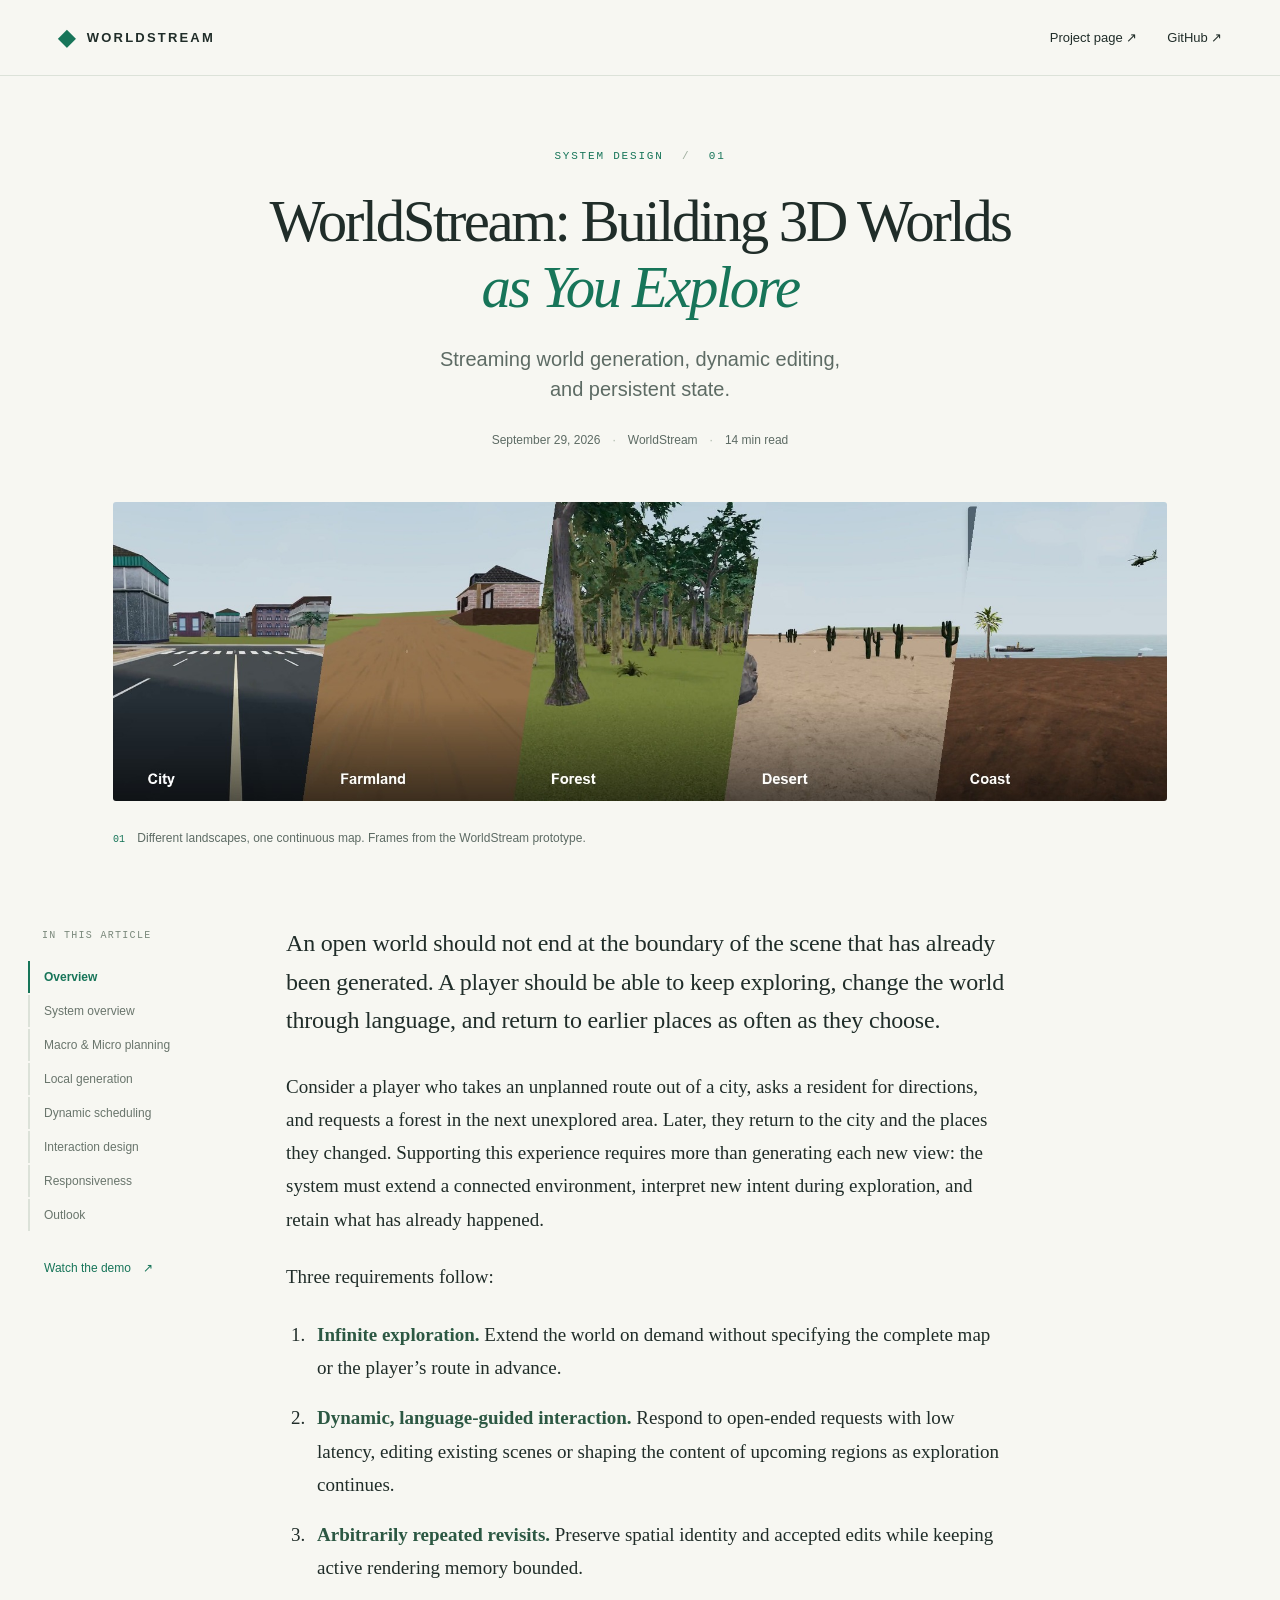
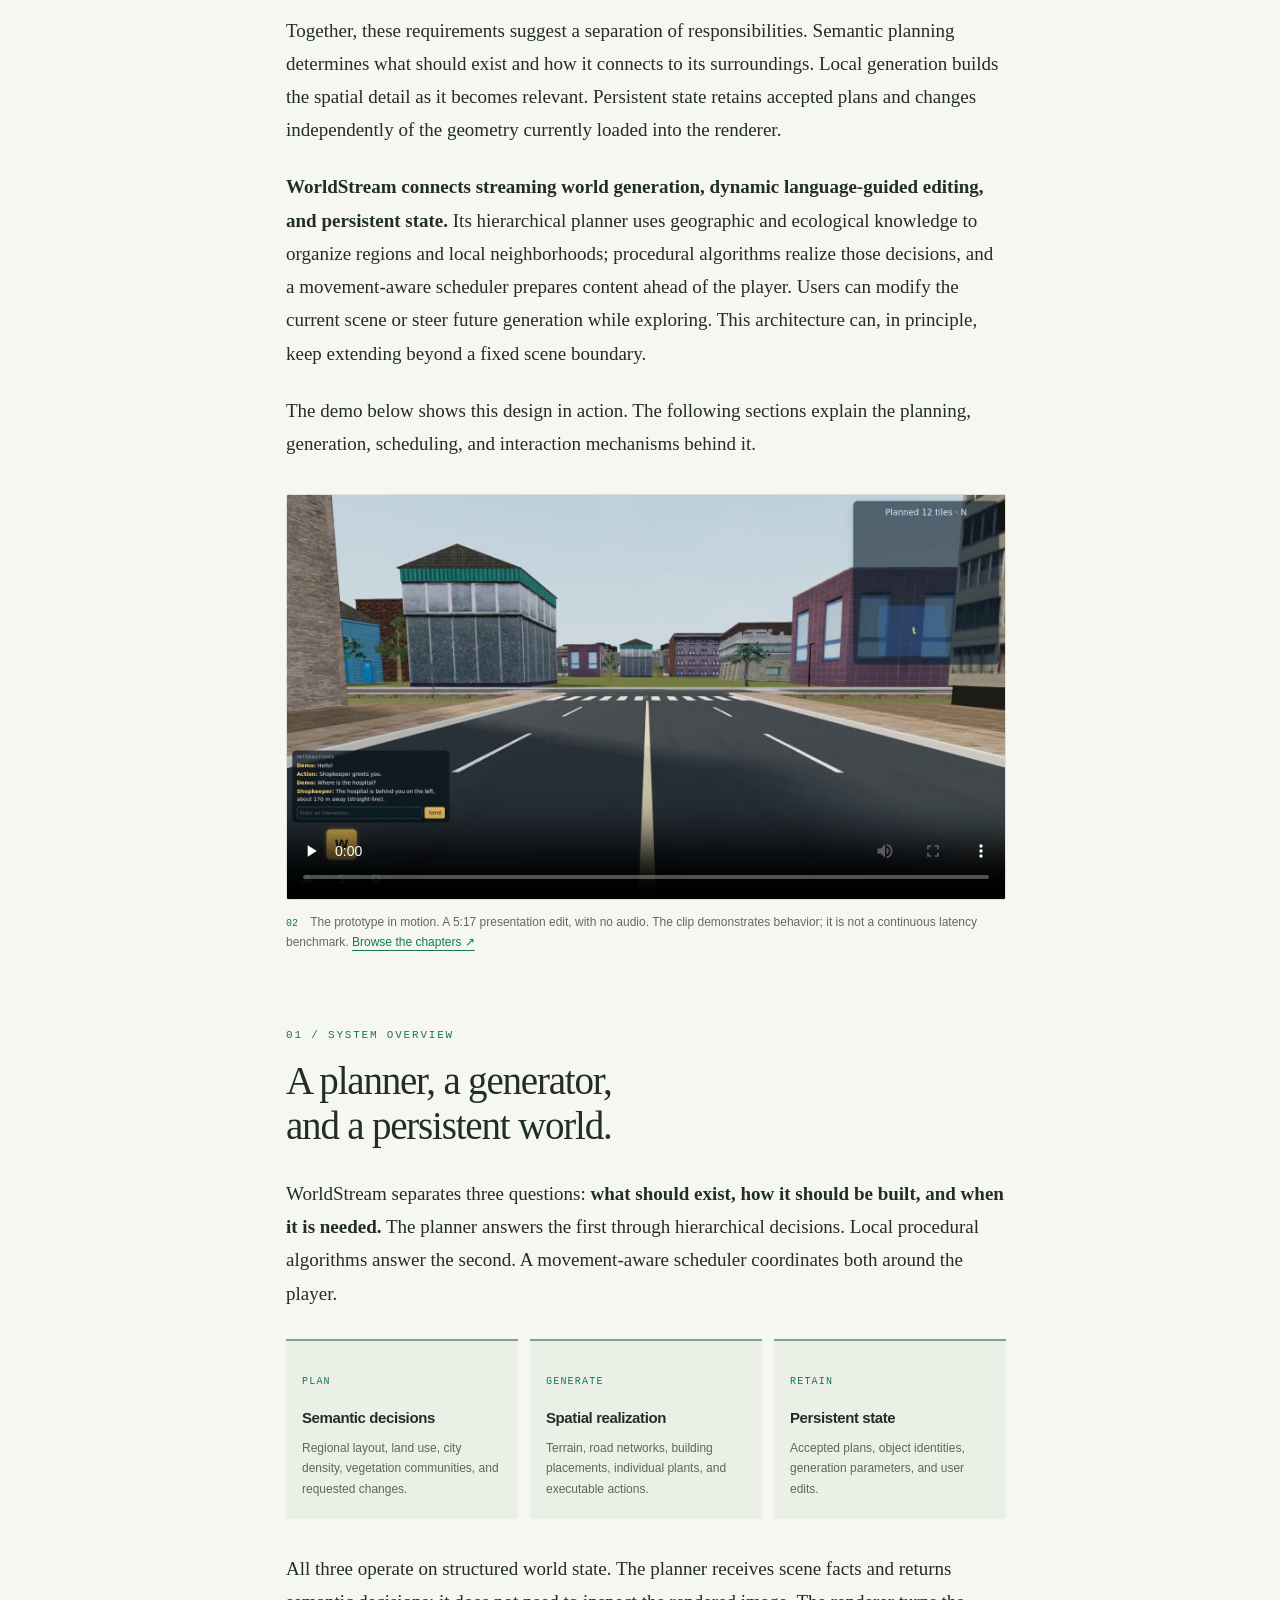
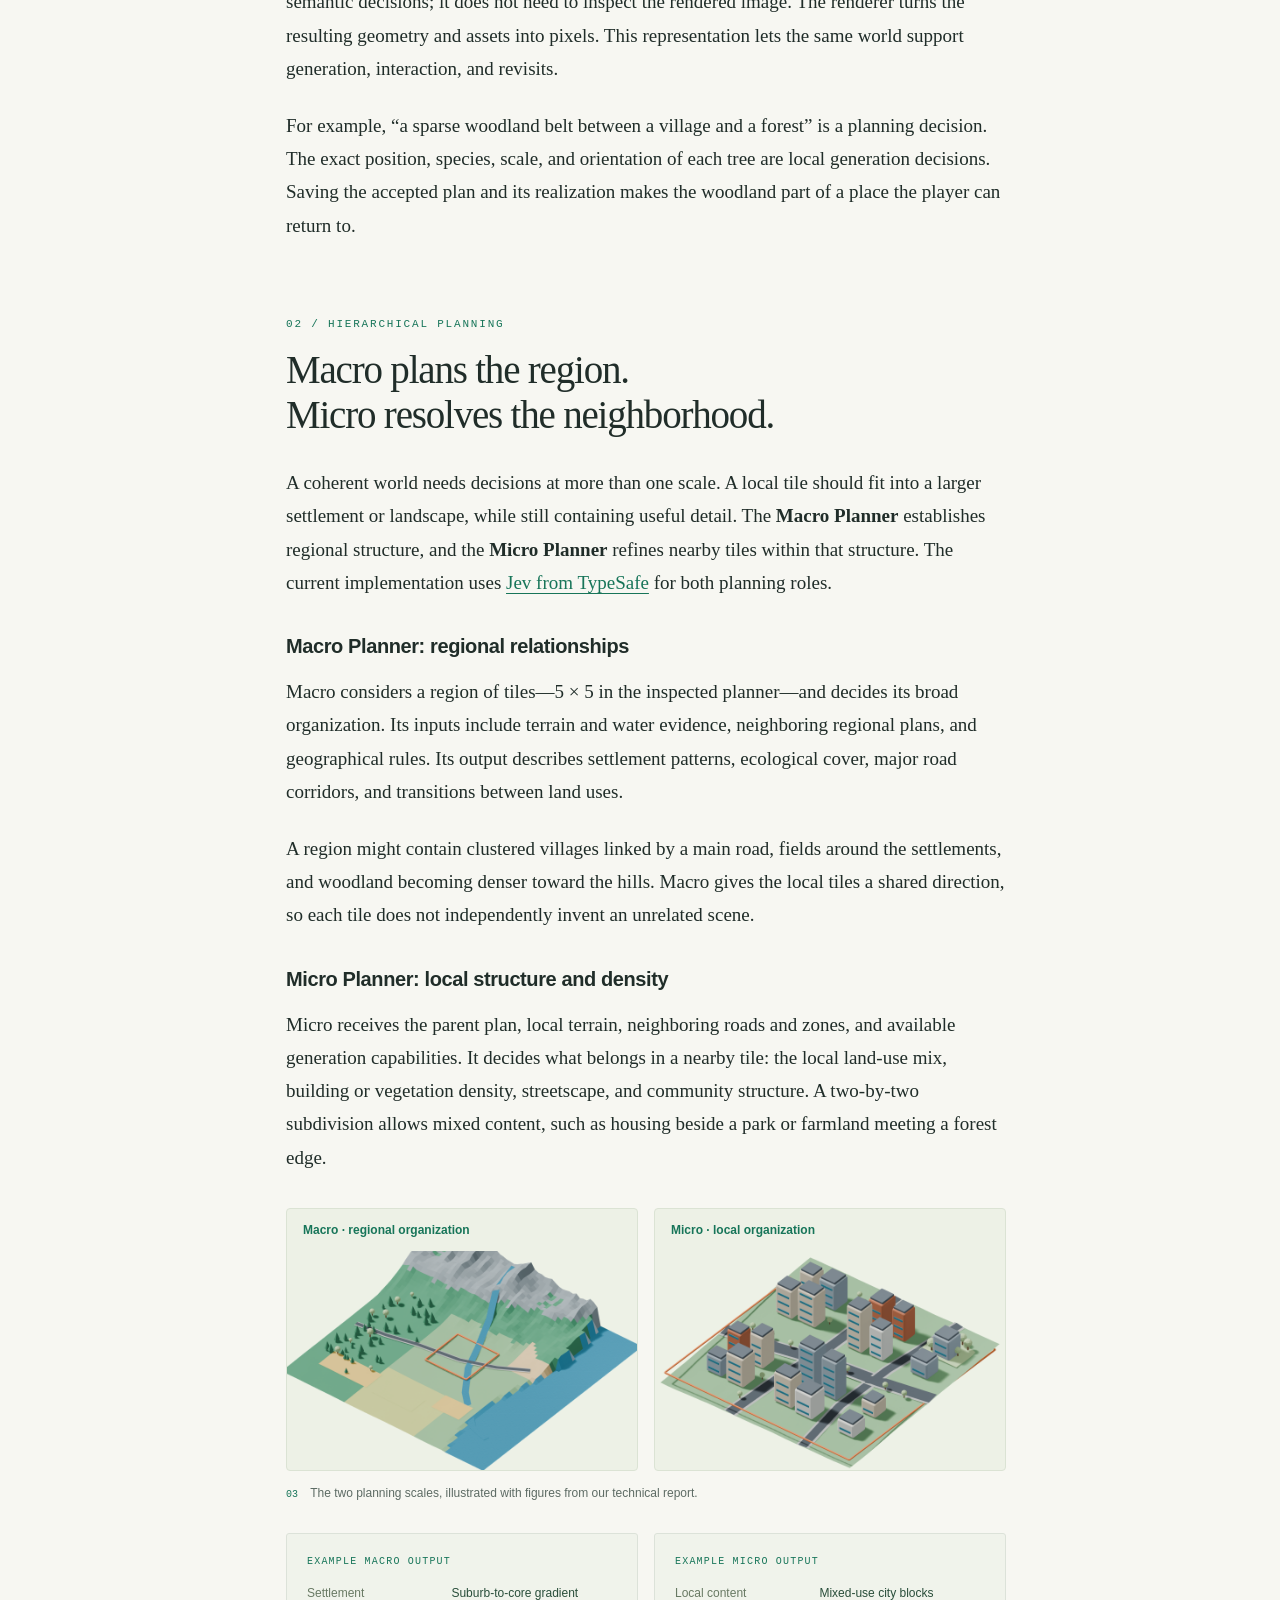
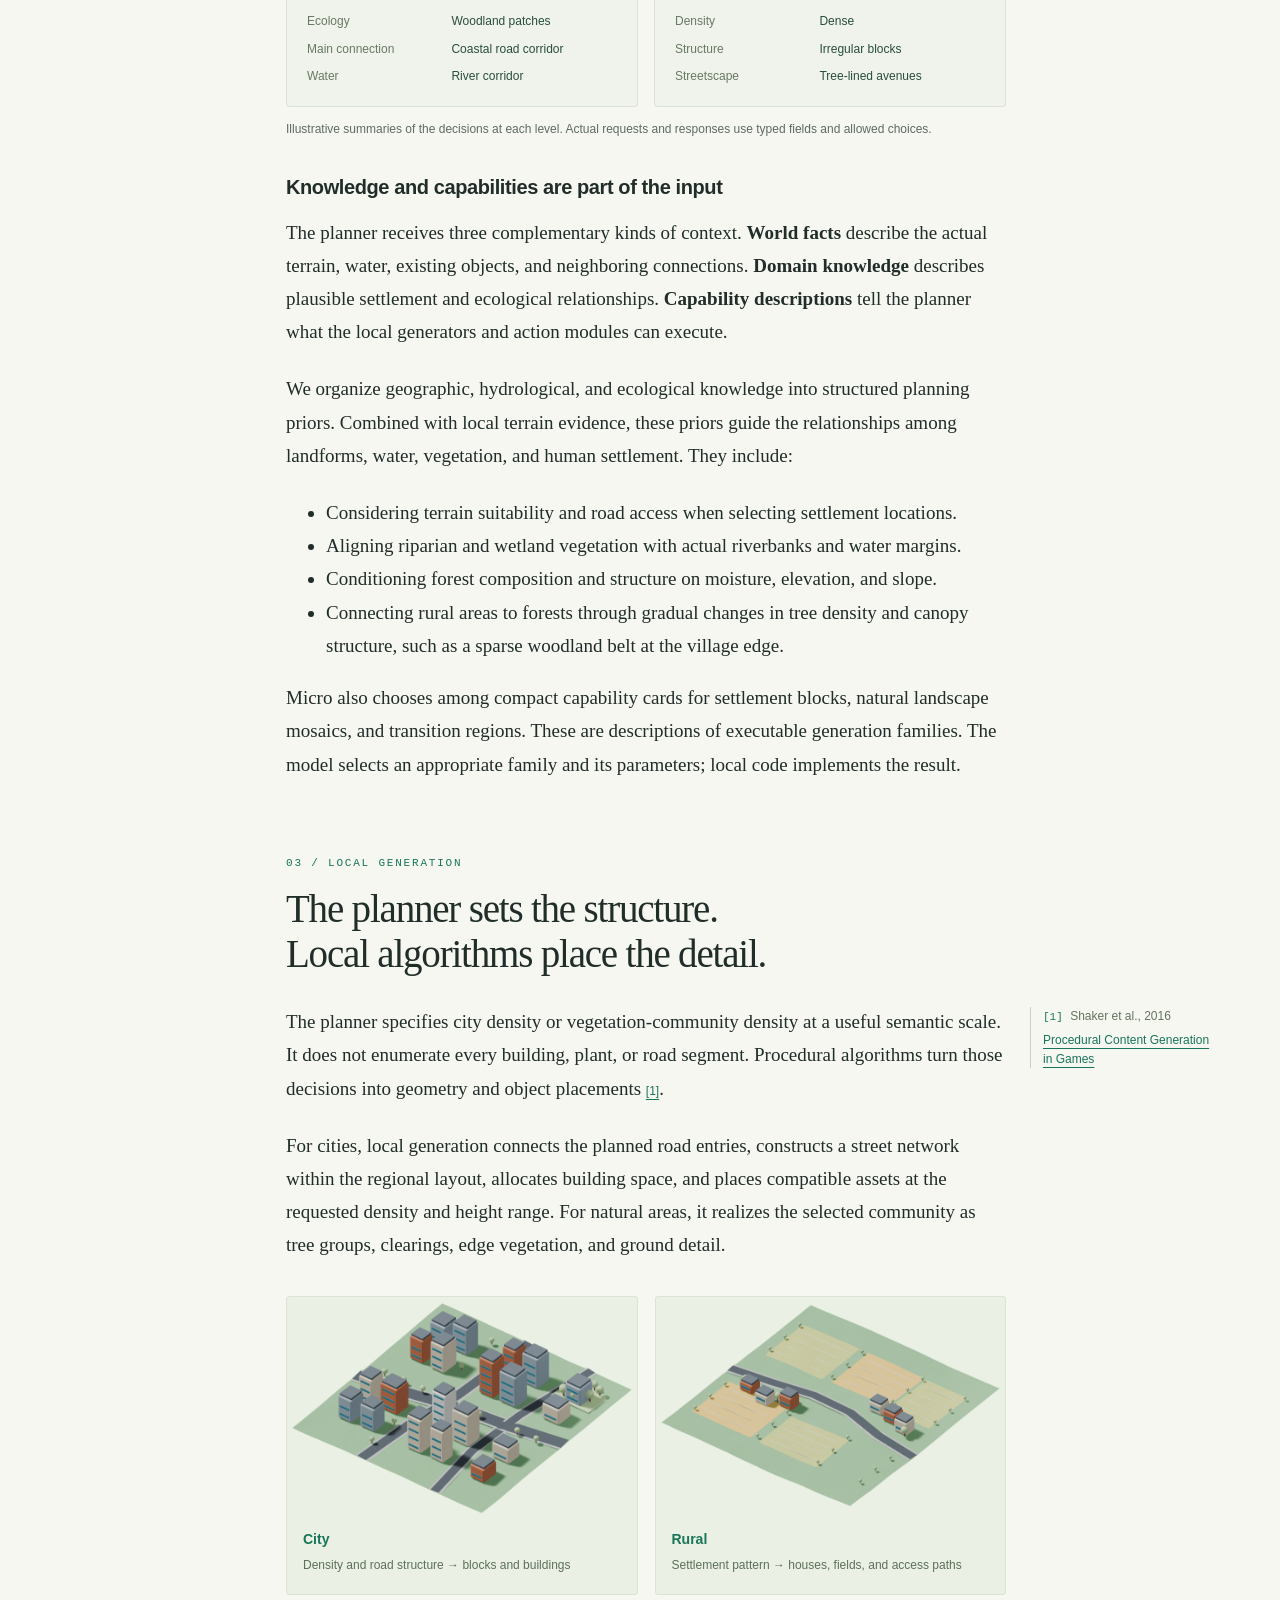
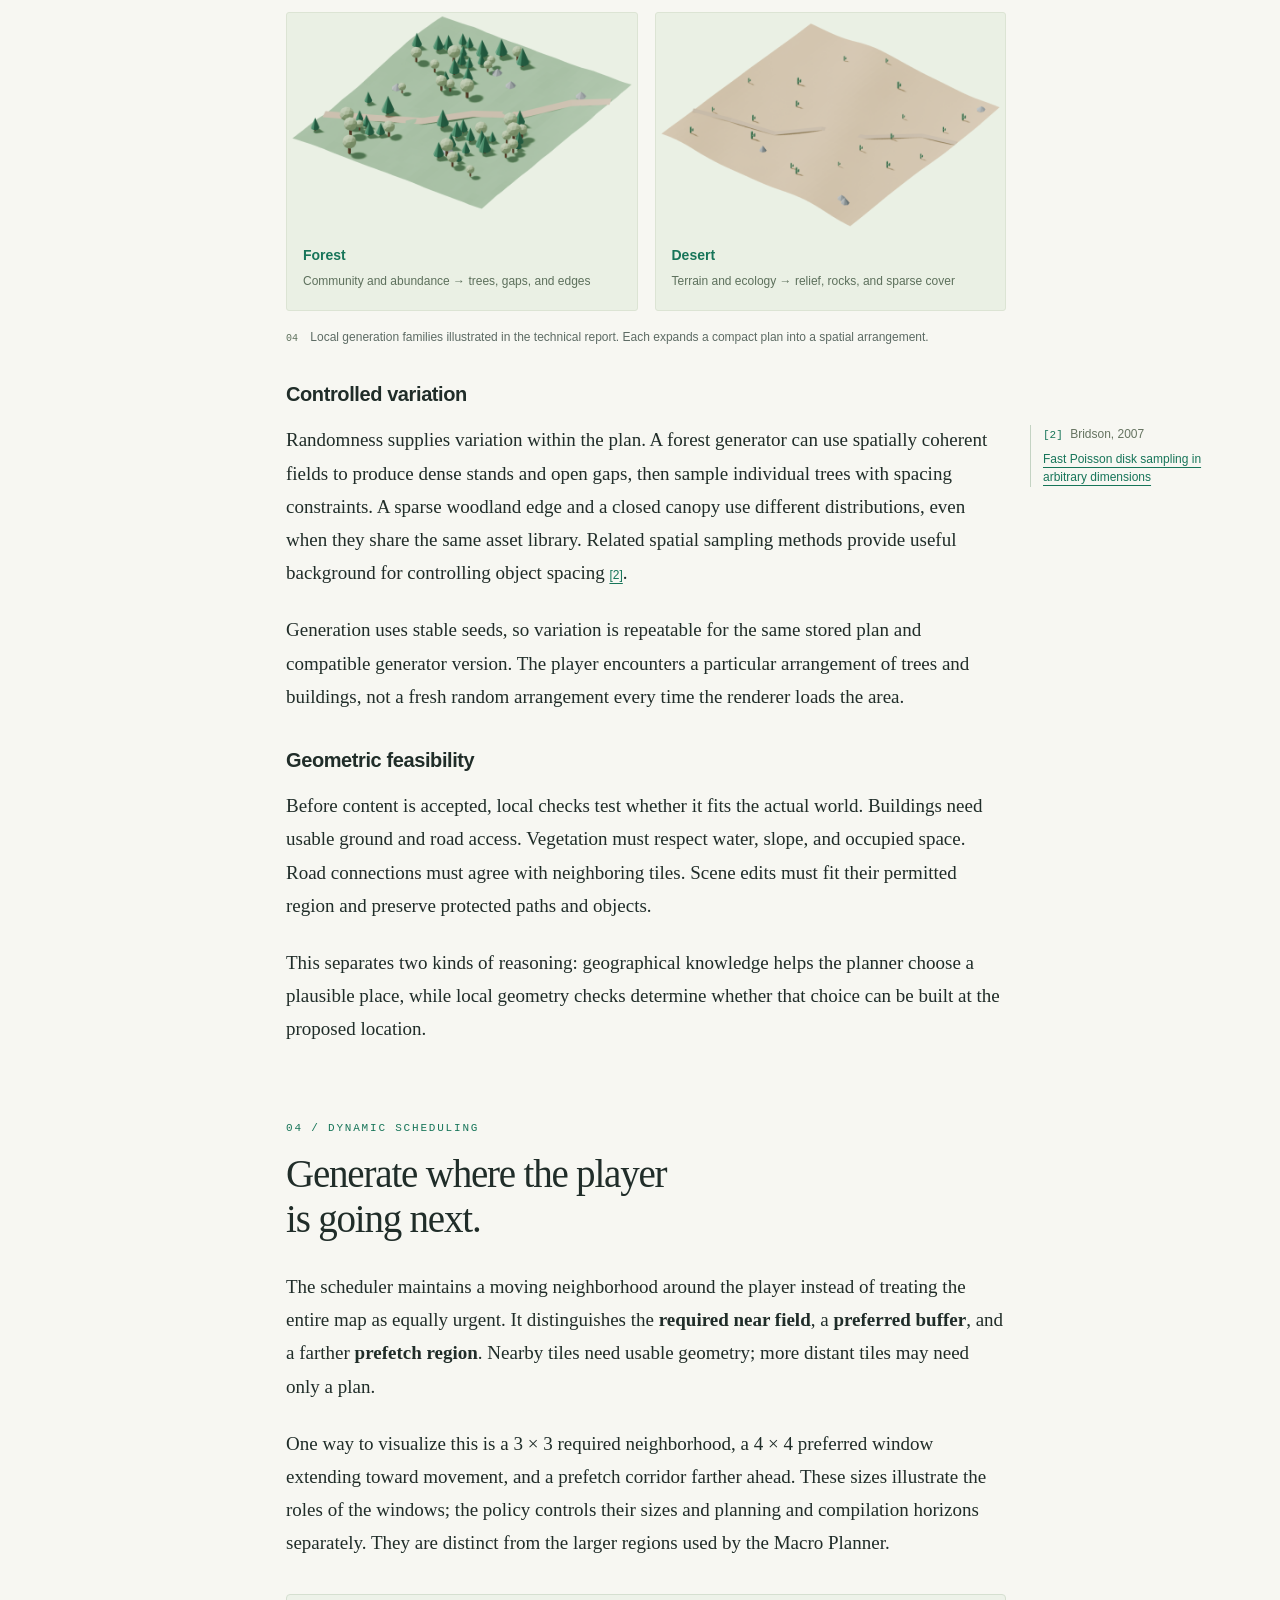
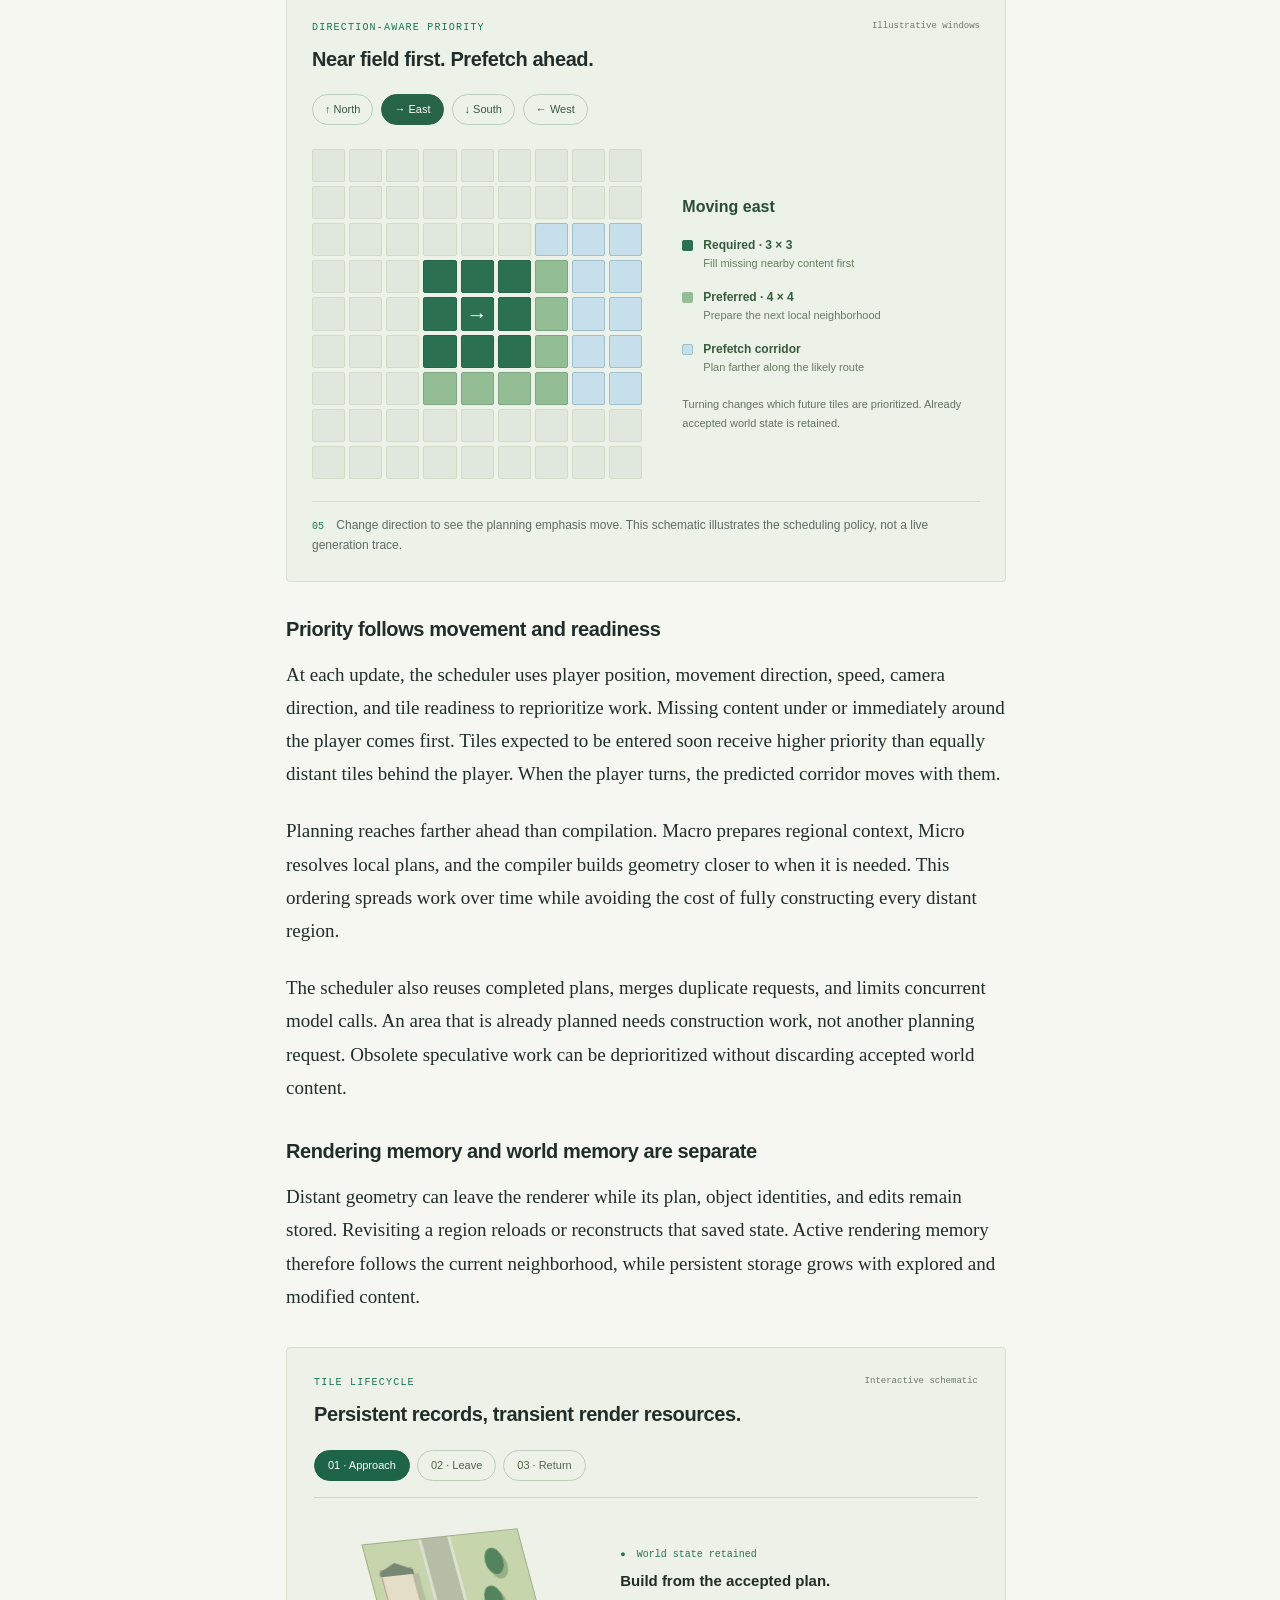
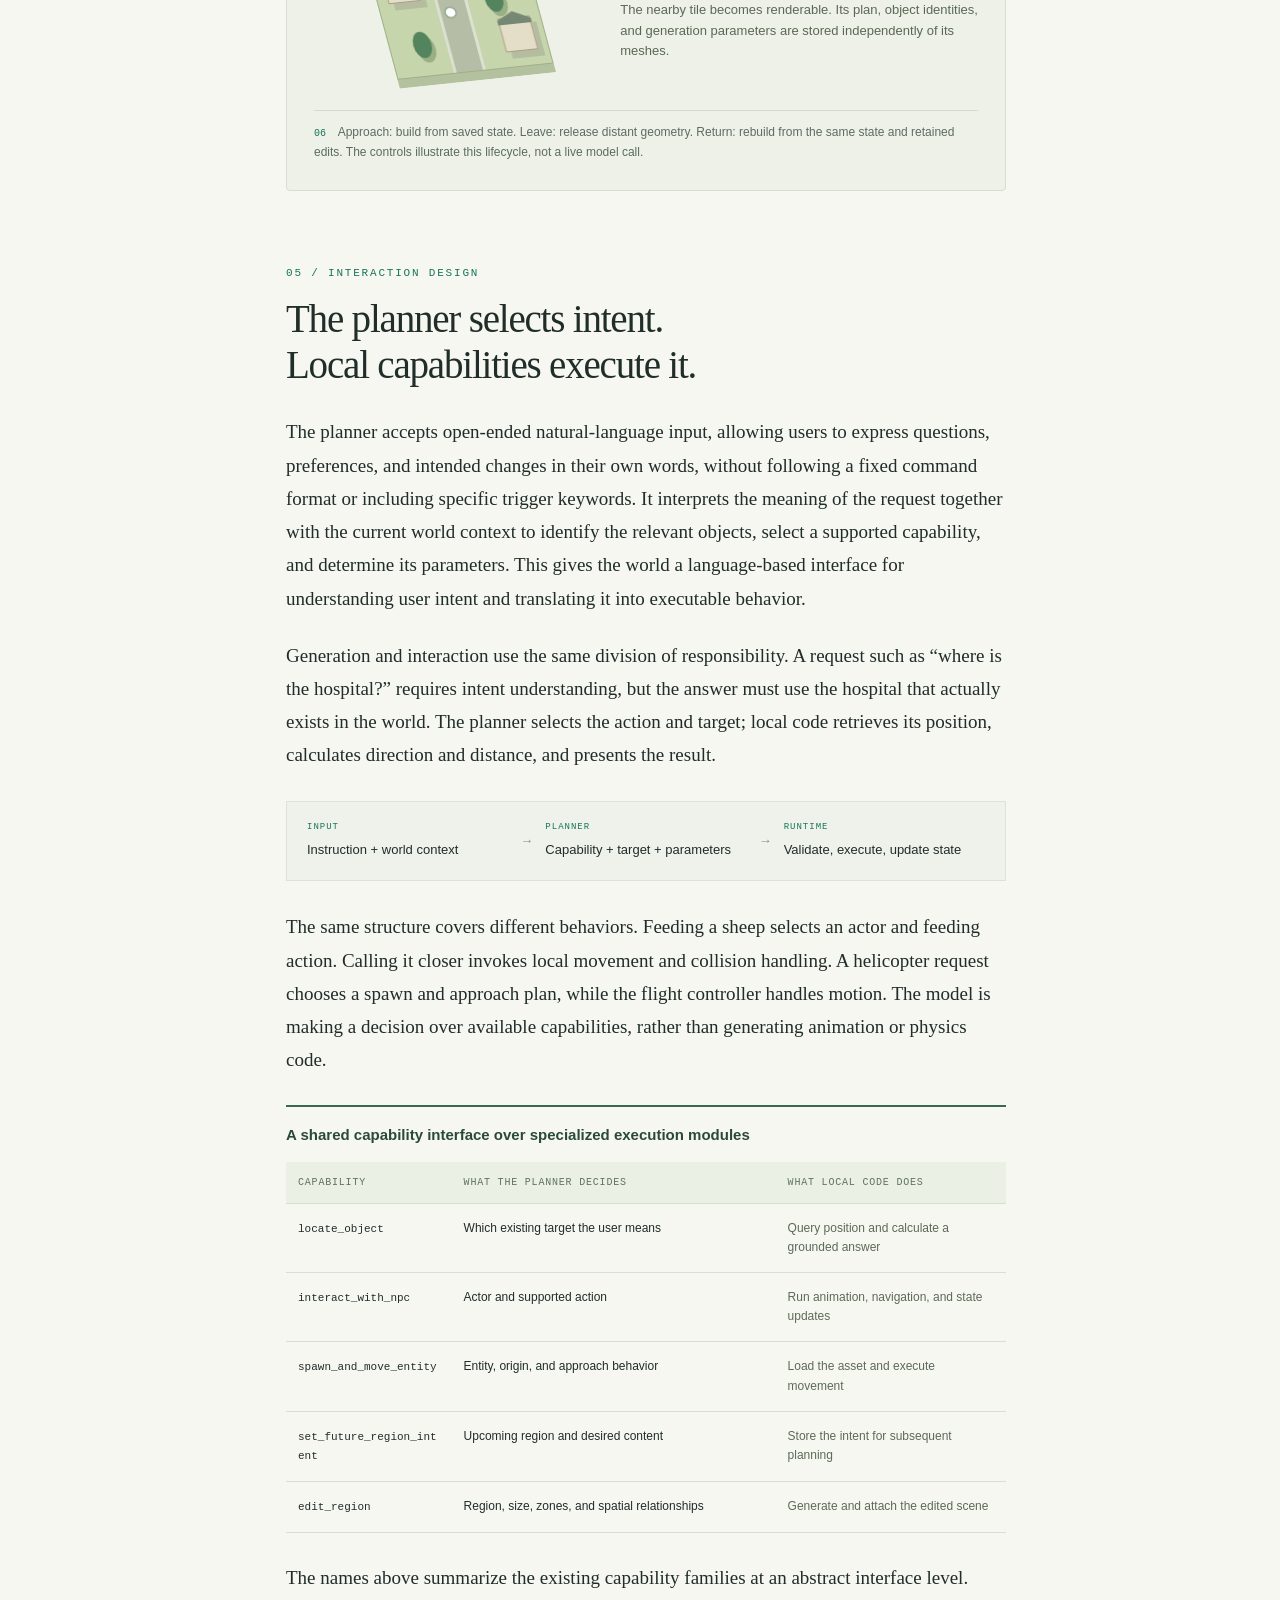
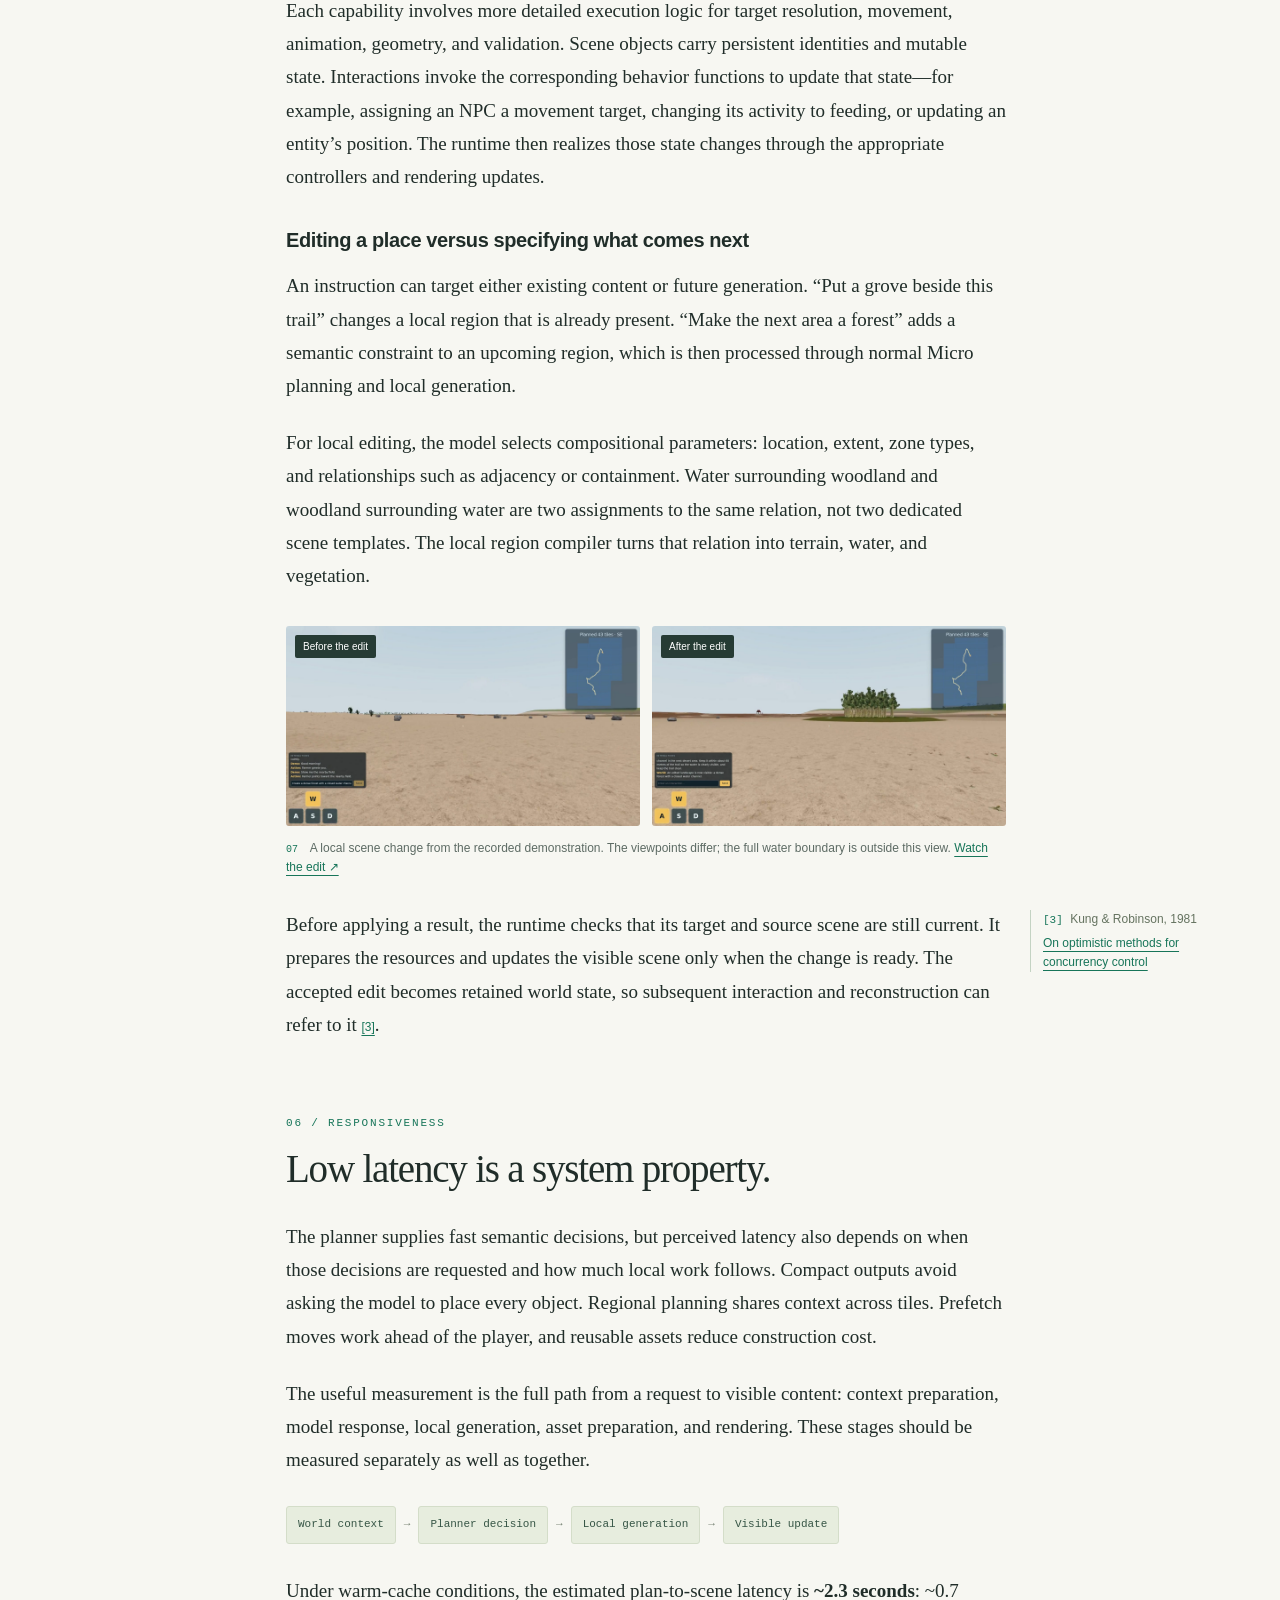
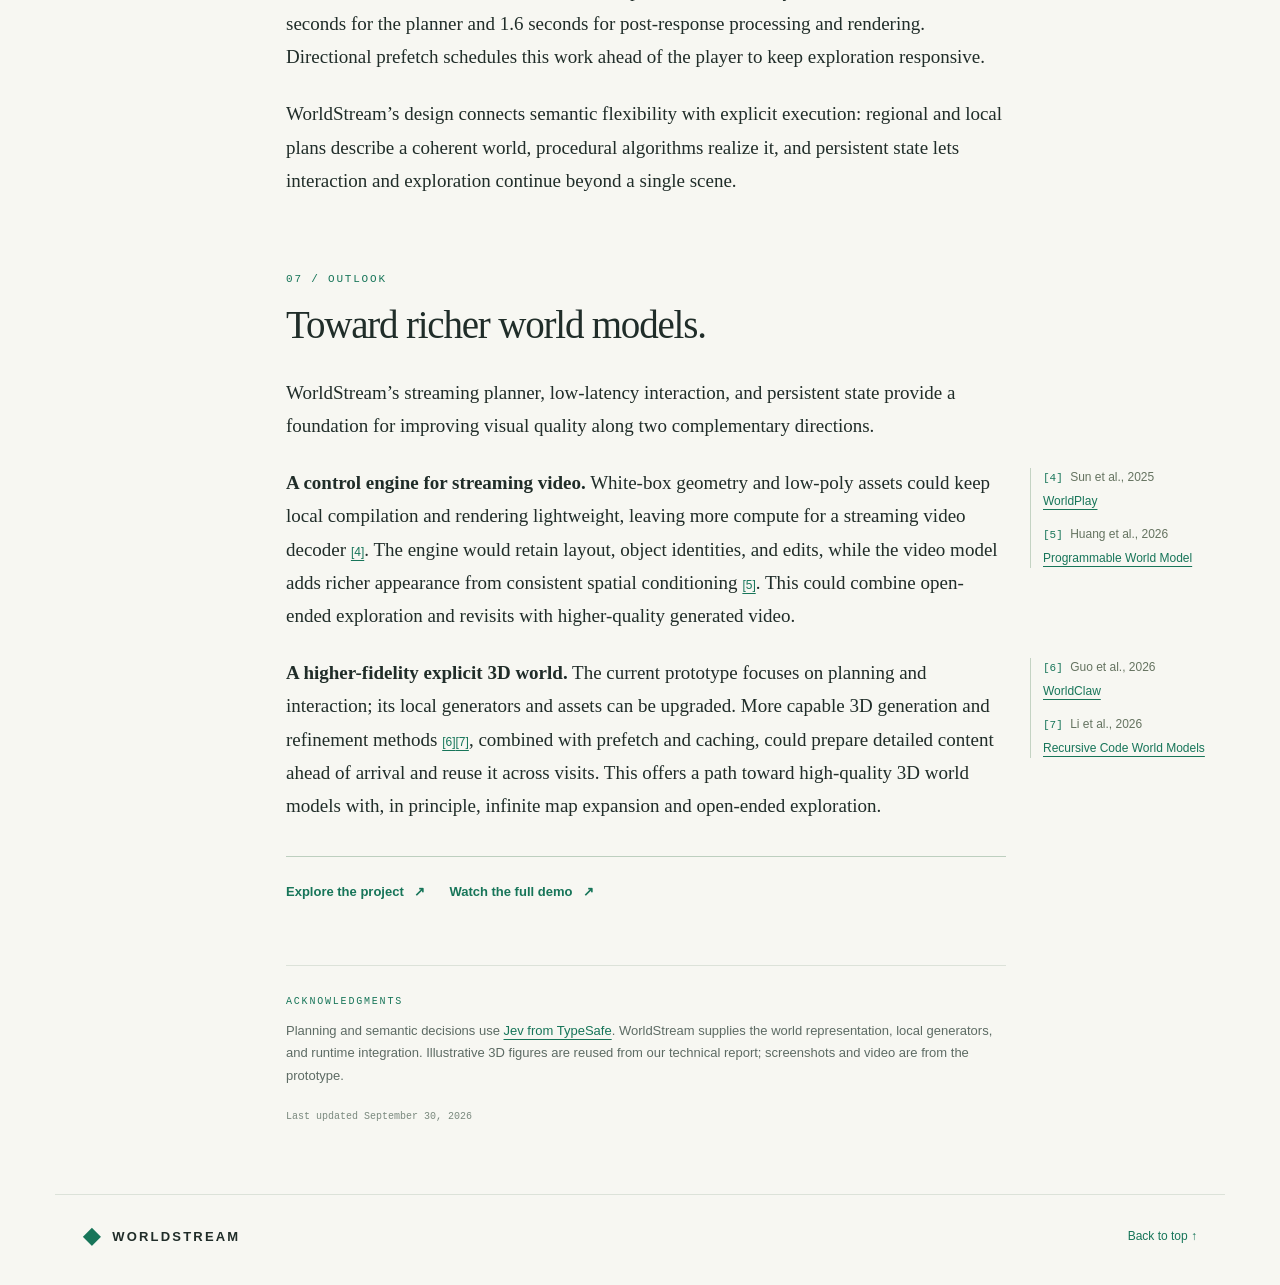
==== commit b590cf51: "update project page" ====
--- a/blog/index.html
+++ b/blog/index.html
@@ -3,7 +3,7 @@
 <head>
   <meta charset="utf-8" />
   <meta name="viewport" content="width=device-width, initial-scale=1" />
-  <meta name="description" content="How WorldStream combines knowledge-guided Macro and Micro planning, local procedural generation, dynamic prefetch, and persistent interaction." />
+  <meta name="description" content="How WorldStream combines streaming world generation, dynamic language-guided editing, and persistent state in an architecture designed for infinite exploration." />
   <meta name="theme-color" content="#f7f7f2" />
   <title>WorldStream: Building 3D Worlds as You Explore</title>
   <link rel="icon" href="data:image/svg+xml,%3Csvg xmlns='http://www.w3.org/2000/svg' viewBox='0 0 32 32'%3E%3Cpath d='m16 2 14 14-14 14L2 16Z' fill='%23177559'/%3E%3C/svg%3E" />
@@ -22,7 +22,7 @@
     <header class="article-header">
       <p class="eyebrow">SYSTEM DESIGN <span aria-hidden="true">/</span> 01</p>
       <h1>WorldStream: Building 3D Worlds<br class="desktop-break" /> <em>as You Explore</em></h1>
-      <p class="standfirst">Hierarchical planning, procedural generation,<br class="desktop-break" /> and persistent state.</p>
+      <p class="standfirst">Streaming world generation, dynamic editing,<br class="desktop-break" /> and persistent state.</p>
       <p class="article-meta"><time datetime="2026-09-29">September 29, 2026</time><span aria-hidden="true">·</span><span>WorldStream</span><span aria-hidden="true">·</span><span id="reading-time">18 min read</span></p>
     </header>
 
@@ -53,12 +53,12 @@
           <p>Consider a player who takes an unplanned route out of a city, asks a resident for directions, and requests a forest in the next unexplored area. Later, they return to the city and the places they changed. Supporting this experience requires more than generating each new view: the system must extend a connected environment, interpret new intent during exploration, and retain what has already happened.</p>
           <p>Three requirements follow:</p>
           <ol class="research-questions">
-            <li><strong>Unbounded exploration.</strong> Extend the world on demand without specifying the complete map or the player’s route in advance.</li>
-            <li><strong>Open-ended, low-latency interaction.</strong> Ground natural-language requests in the current world and apply them to existing or future content.</li>
+            <li><strong>Infinite exploration.</strong> Extend the world on demand without specifying the complete map or the player’s route in advance.</li>
+            <li><strong>Dynamic, language-guided interaction.</strong> Respond to open-ended requests with low latency, editing existing scenes or shaping the content of upcoming regions as exploration continues.</li>
             <li><strong>Arbitrarily repeated revisits.</strong> Preserve spatial identity and accepted edits while keeping active rendering memory bounded.</li>
           </ol>
           <p>Together, these requirements suggest a separation of responsibilities. Semantic planning determines what should exist and how it connects to its surroundings. Local generation builds the spatial detail as it becomes relevant. Persistent state retains accepted plans and changes independently of the geometry currently loaded into the renderer.</p>
-          <p><strong>WorldStream connects low-latency language planning with on-demand generation and persistent world state.</strong> Its hierarchical planner uses geographic and ecological knowledge to organize regions and local neighborhoods; procedural algorithms realize those decisions, and a movement-aware scheduler prepares content ahead of the player. This supports real-time tile generation, language-guided interaction, and an architecture that can, in principle, extend beyond a fixed scene boundary.</p>
+          <p><strong>WorldStream connects streaming world generation, dynamic language-guided editing, and persistent state.</strong> Its hierarchical planner uses geographic and ecological knowledge to organize regions and local neighborhoods; procedural algorithms realize those decisions, and a movement-aware scheduler prepares content ahead of the player. Users can modify the current scene or steer future generation while exploring. This architecture can, in principle, keep extending beyond a fixed scene boundary.</p>
           <p>The demo below shows this design in action. The following sections explain the planning, generation, scheduling, and interaction mechanisms behind it.</p>
           <figure id="demo" class="wide-figure demo-figure">
             <video controls playsinline preload="none" poster="../assets/demo-20260928/city.jpg" aria-label="Full WorldStream presentation: exploration, landscape editing, NPC interactions, and return to the city">
@@ -221,7 +221,7 @@
             <aside class="citation-note" aria-label="References 4 and 5"><div class="note-entry" id="ref-worldplay"><span class="citation-number">[4]</span> Sun et al., 2025<a href="https://arxiv.org/abs/2512.14614" target="_blank" rel="noopener">WorldPlay</a></div><div class="note-entry" id="ref-programmable"><span class="citation-number">[5]</span> Huang et al., 2026<a href="https://arxiv.org/abs/2609.10540" target="_blank" rel="noopener">Programmable World Model</a></div></aside>
           </div>
           <div class="citation-context">
-            <p><strong>A higher-fidelity explicit 3D world.</strong> The current prototype focuses on planning and interaction; its local generators and assets can be upgraded. More capable 3D generation and refinement methods <a class="citation" href="#ref-worldclaw">[6]</a><a class="citation" href="#ref-rcwm">[7]</a>, combined with prefetch and caching, could prepare detailed content ahead of arrival and reuse it across visits. This offers a path toward high-quality 3D world models with, in principle, unbounded maps and open-ended exploration.</p>
+            <p><strong>A higher-fidelity explicit 3D world.</strong> The current prototype focuses on planning and interaction; its local generators and assets can be upgraded. More capable 3D generation and refinement methods <a class="citation" href="#ref-worldclaw">[6]</a><a class="citation" href="#ref-rcwm">[7]</a>, combined with prefetch and caching, could prepare detailed content ahead of arrival and reuse it across visits. This offers a path toward high-quality 3D world models with, in principle, infinite map expansion and open-ended exploration.</p>
             <aside class="citation-note" aria-label="References 6 and 7"><div class="note-entry" id="ref-worldclaw"><span class="citation-number">[6]</span> Guo et al., 2026<a href="https://arxiv.org/abs/2608.05248" target="_blank" rel="noopener">WorldClaw</a></div><div class="note-entry" id="ref-rcwm"><span class="citation-number">[7]</span> Li et al., 2026<a href="https://arxiv.org/abs/2609.11499" target="_blank" rel="noopener">Recursive Code World Models</a></div></aside>
           </div>
           <div class="closing-links"><a href="../index.html">Explore the project <span aria-hidden="true">↗</span></a><a href="../index.html#demo">Watch the full demo <span aria-hidden="true">↗</span></a></div>
@@ -230,7 +230,7 @@
         <footer class="article-footer">
           <p class="eyebrow">ACKNOWLEDGMENTS</p>
           <p>Planning and semantic decisions use <a href="https://typesafe.ai/" target="_blank" rel="noopener">Jev from TypeSafe</a>. WorldStream supplies the world representation, local generators, and runtime integration. Illustrative 3D figures are reused from our technical report; screenshots and video are from the prototype.</p>
-          <p class="draft-footnote">Last updated September 29, 2026</p>
+          <p class="draft-footnote">Last updated September 30, 2026</p>
         </footer>
       </article>
     </div>
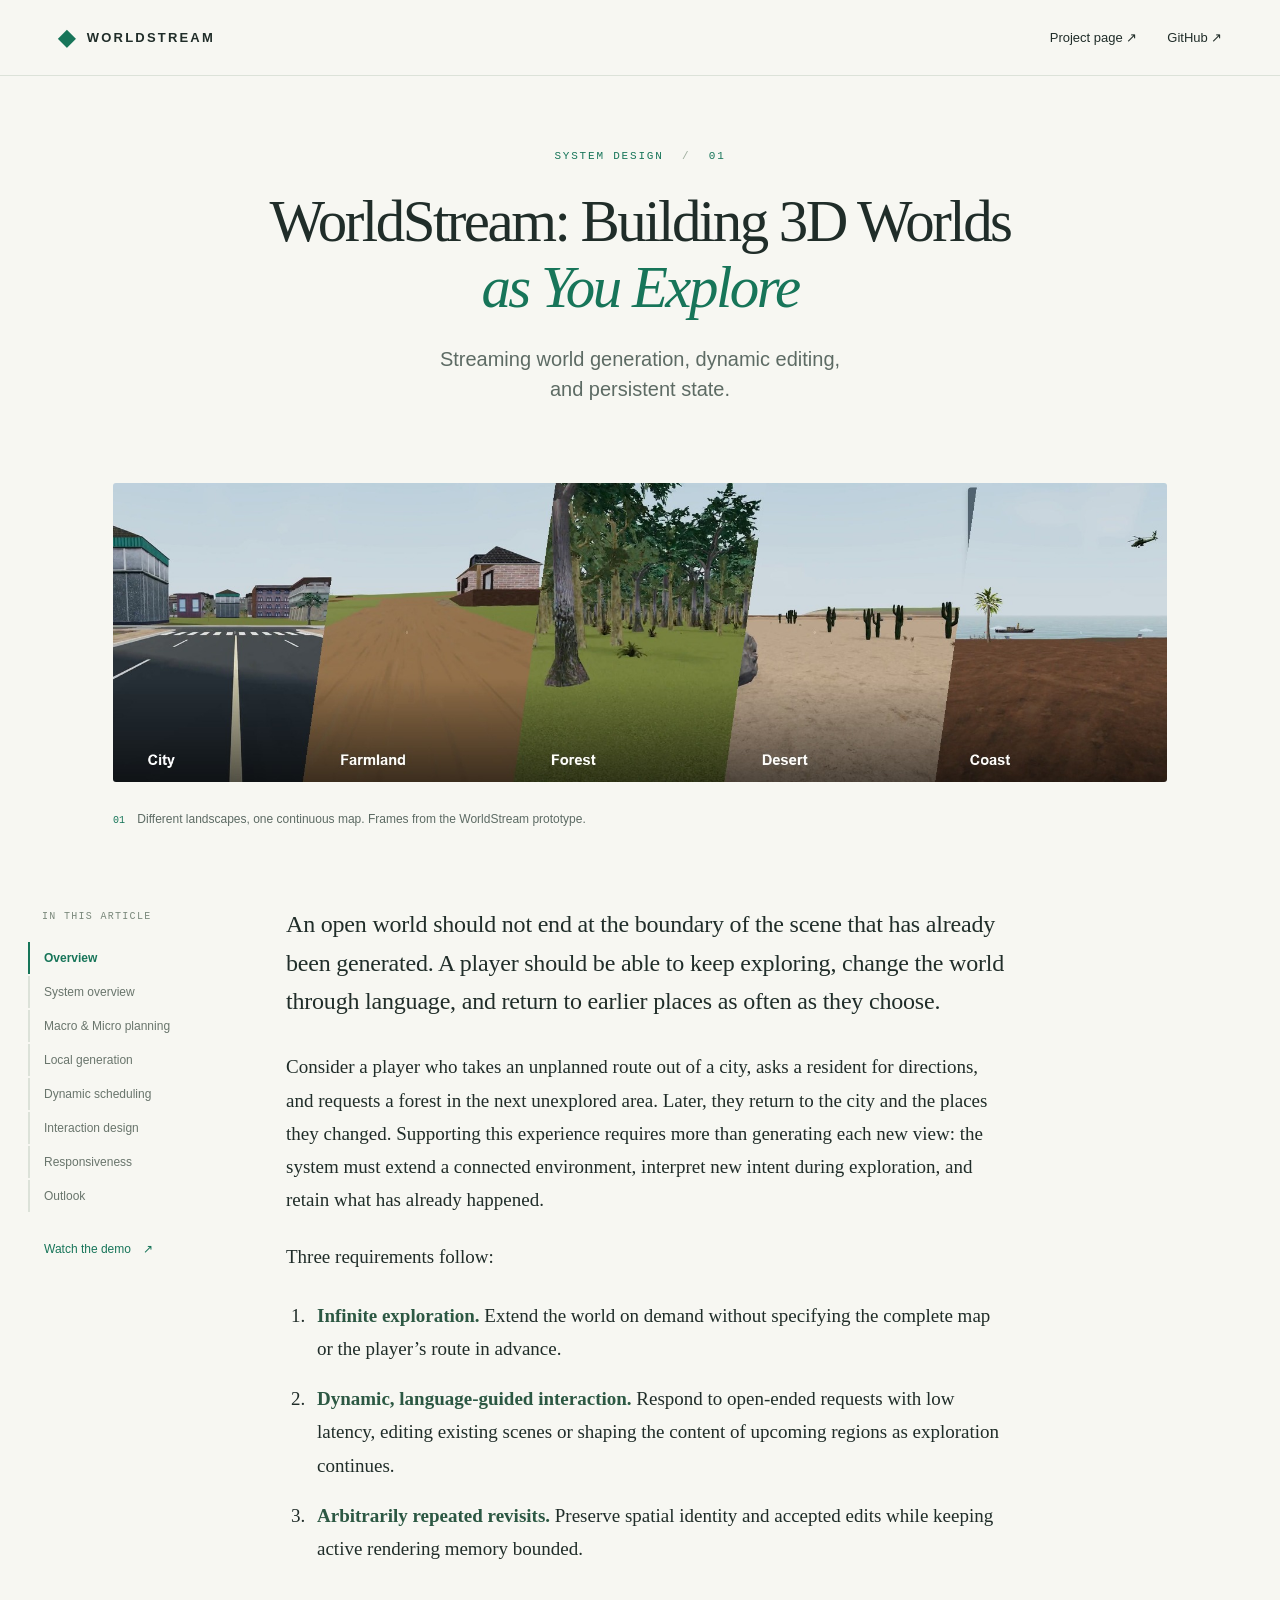
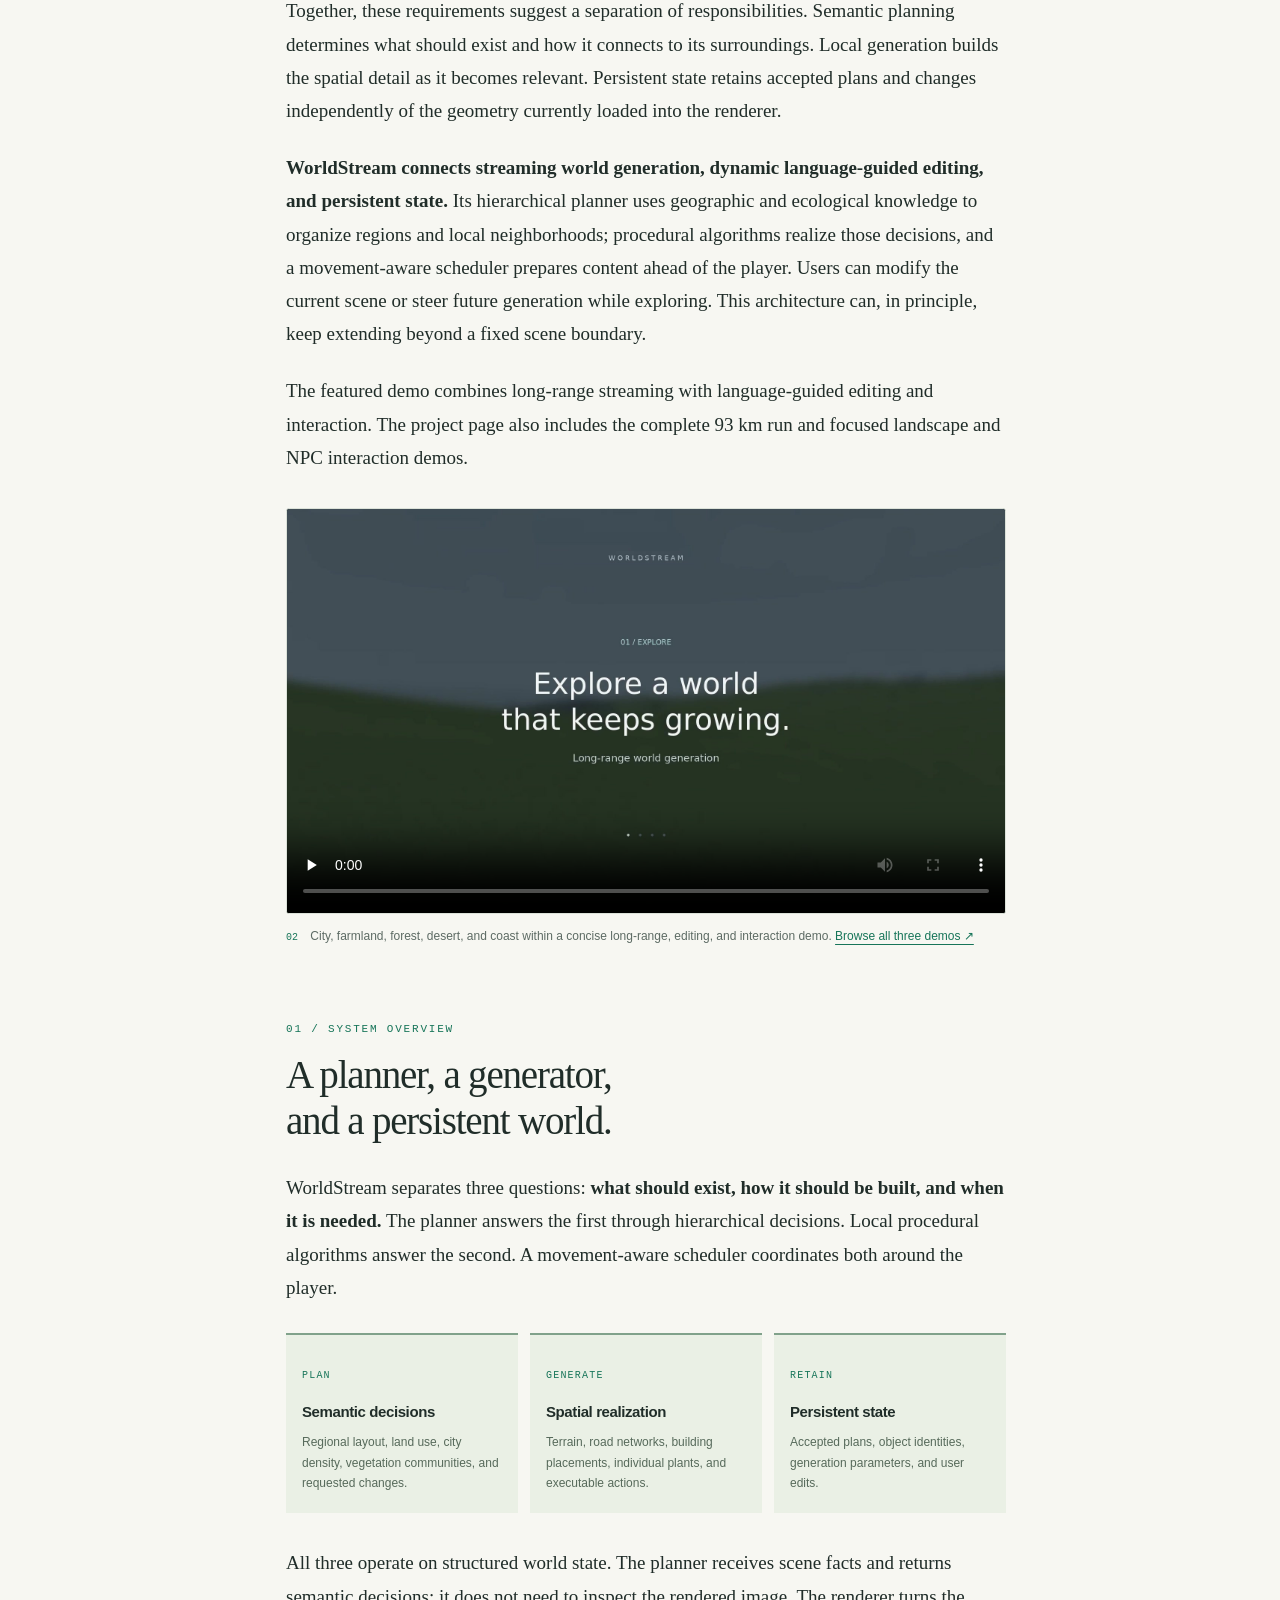
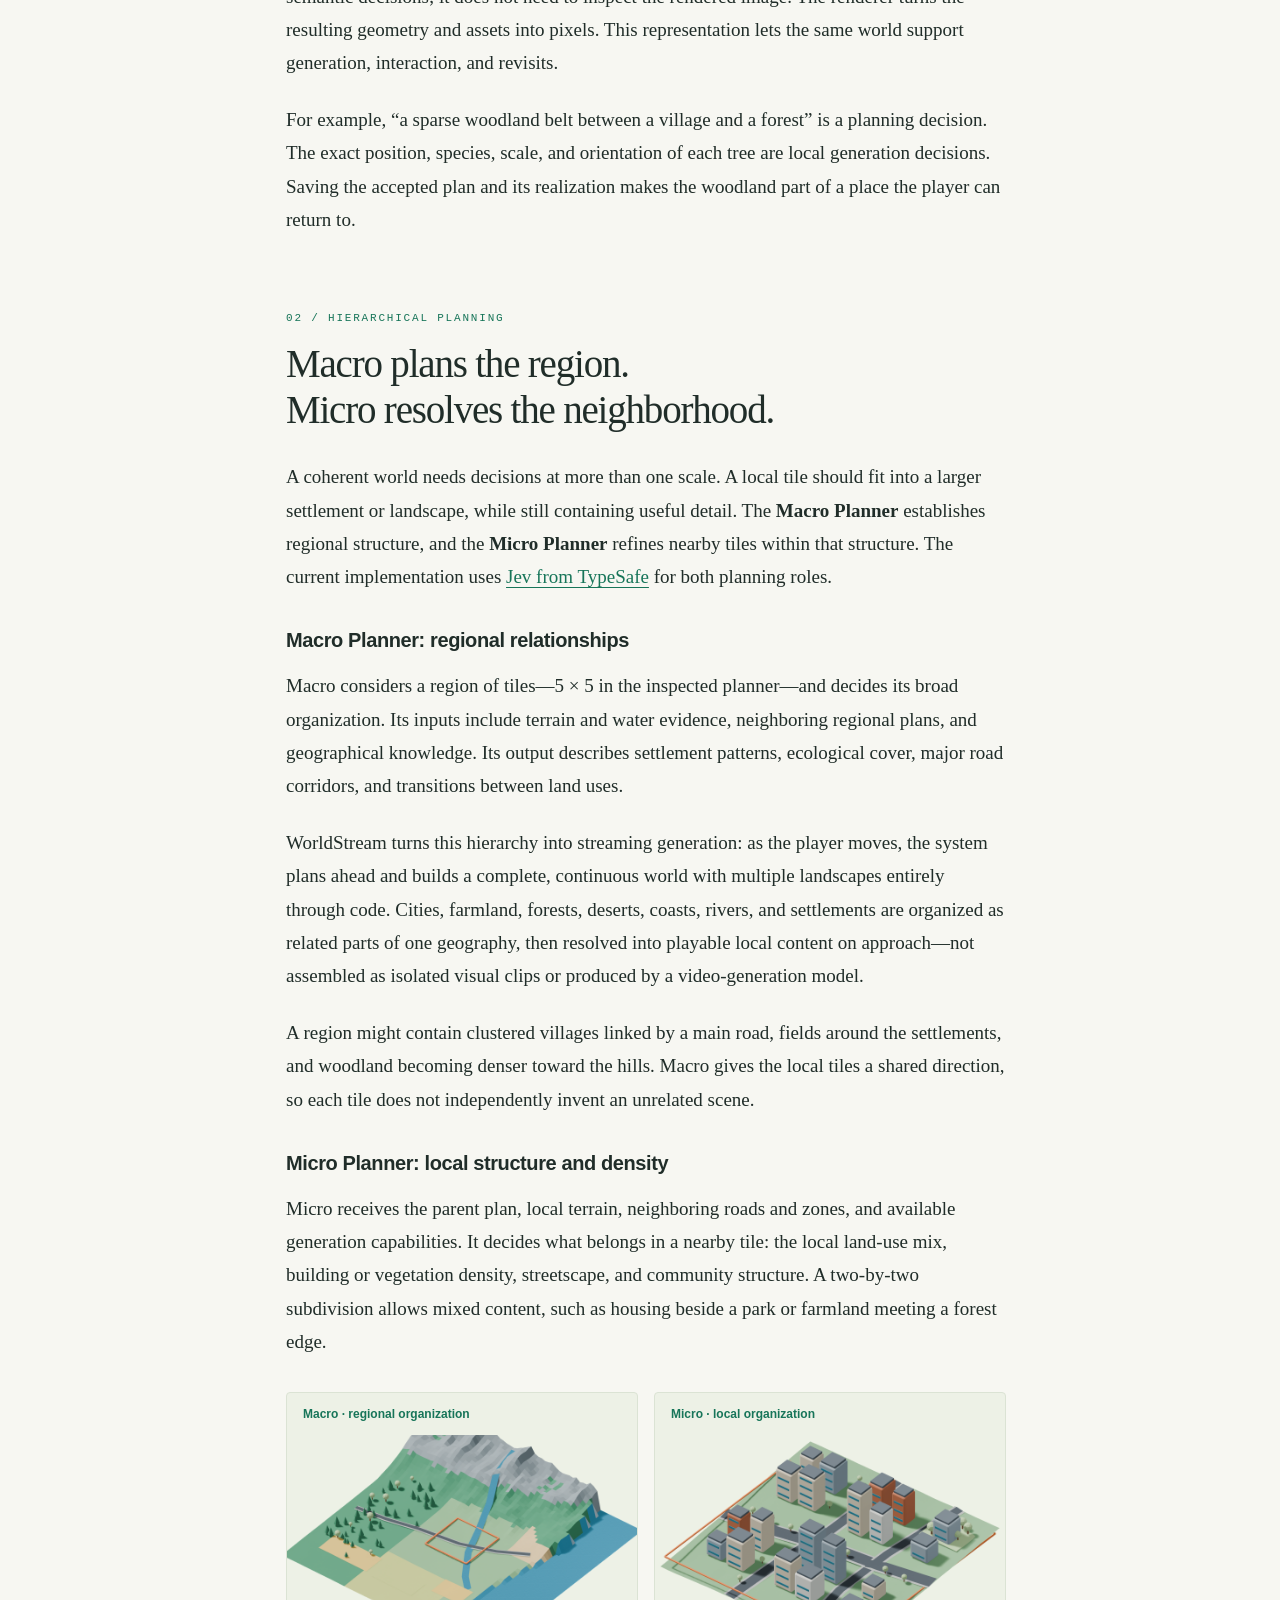
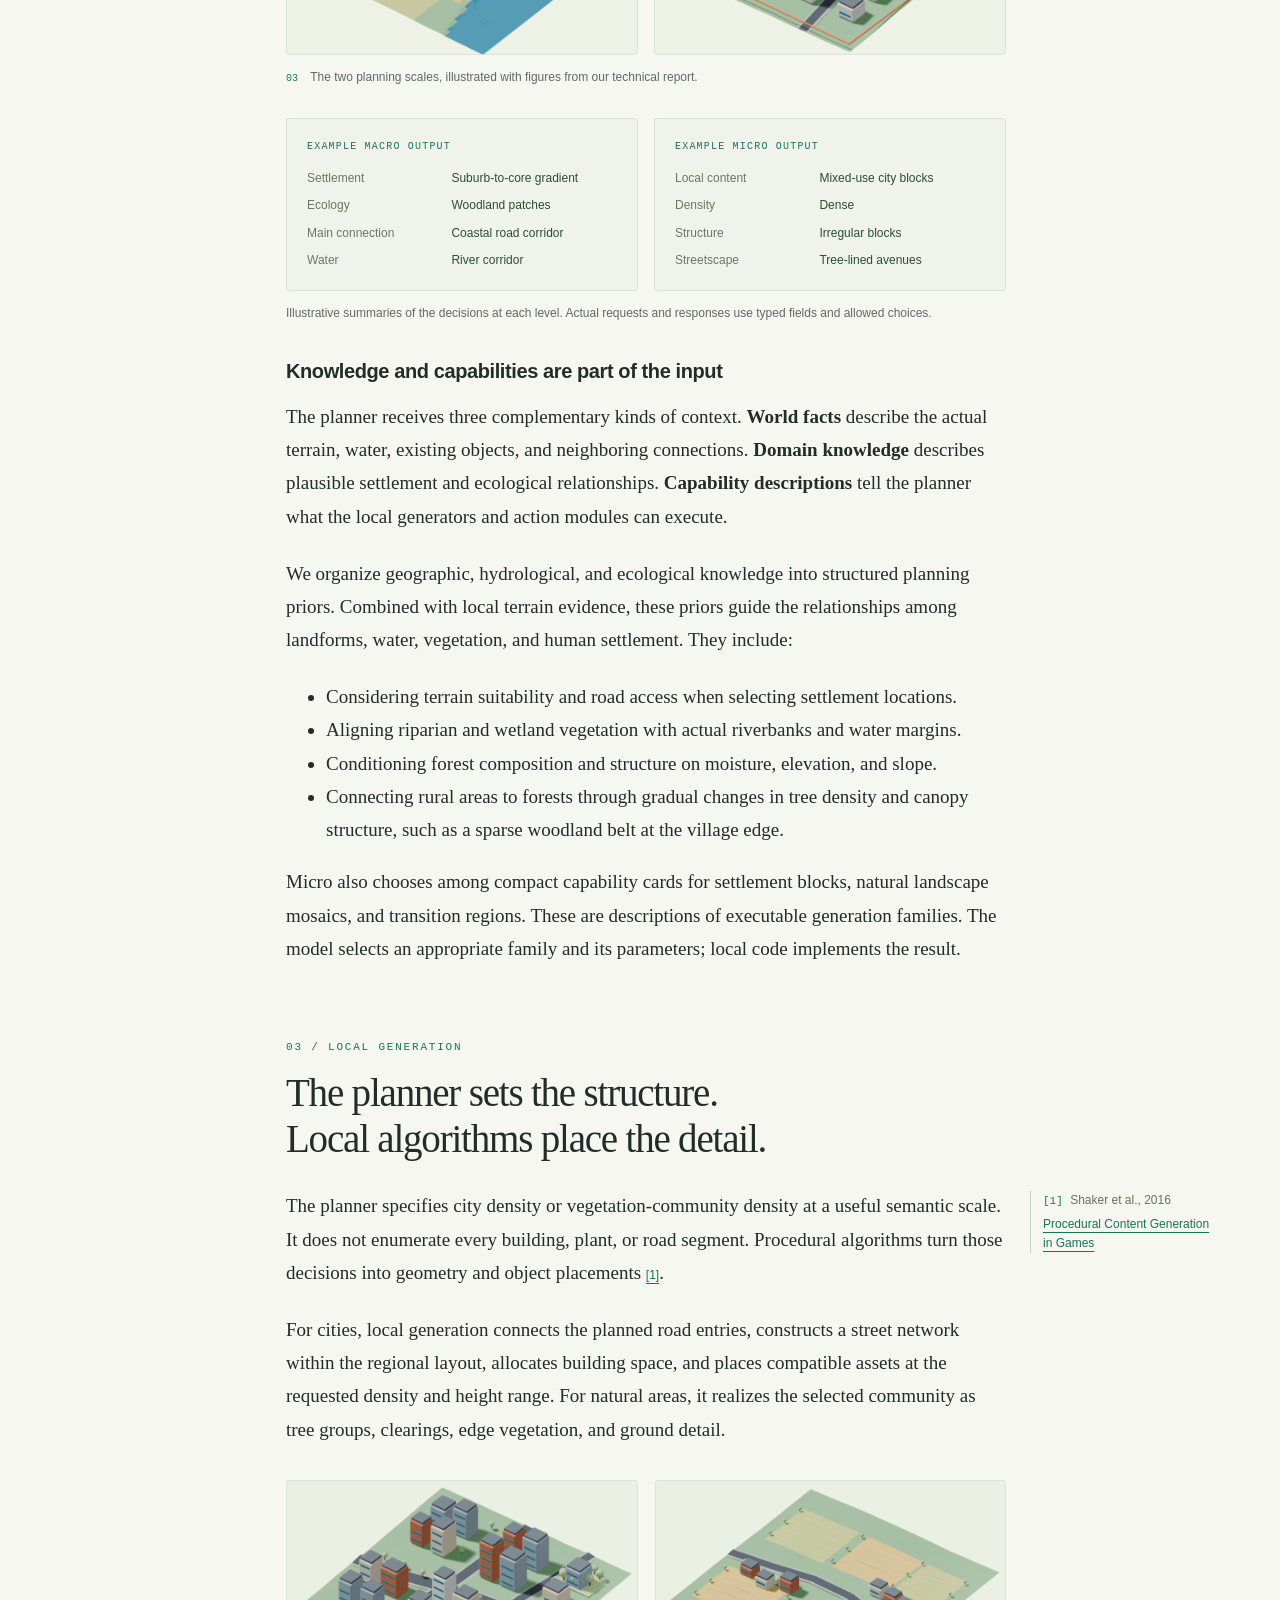
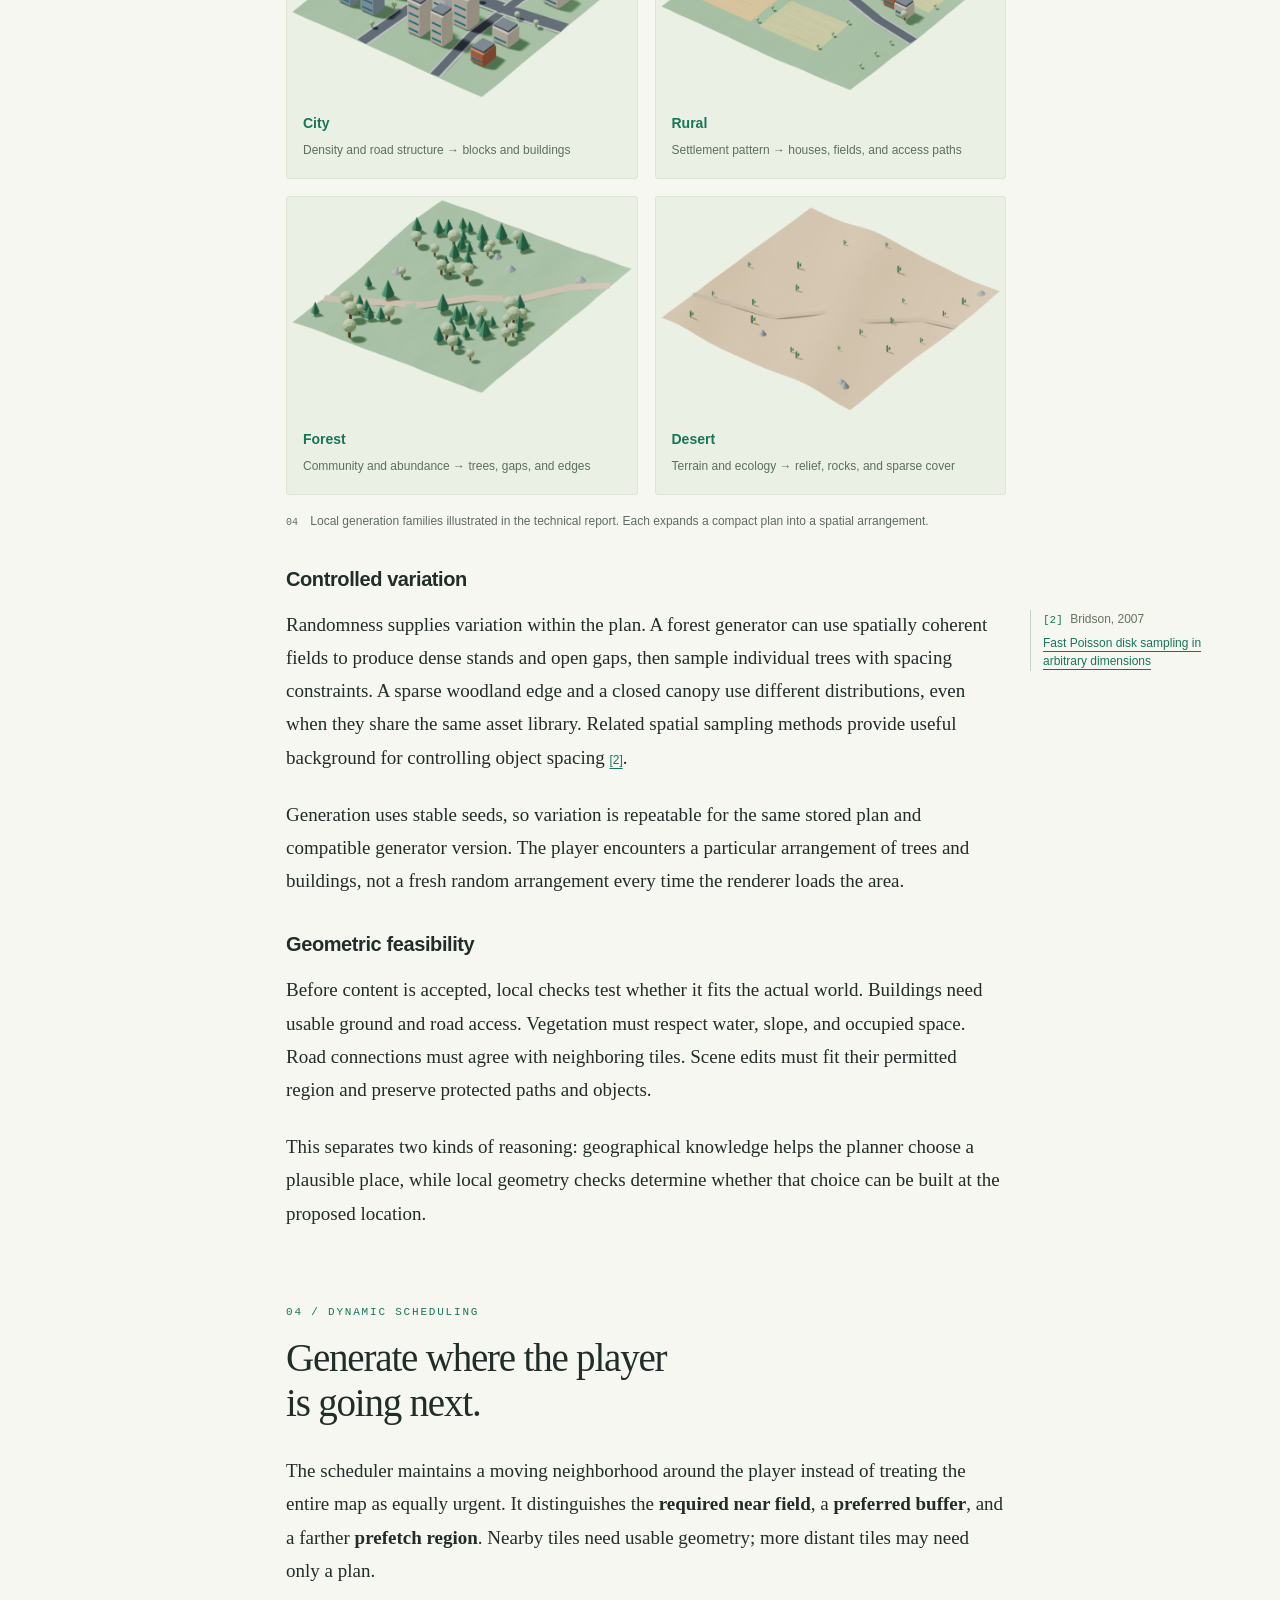
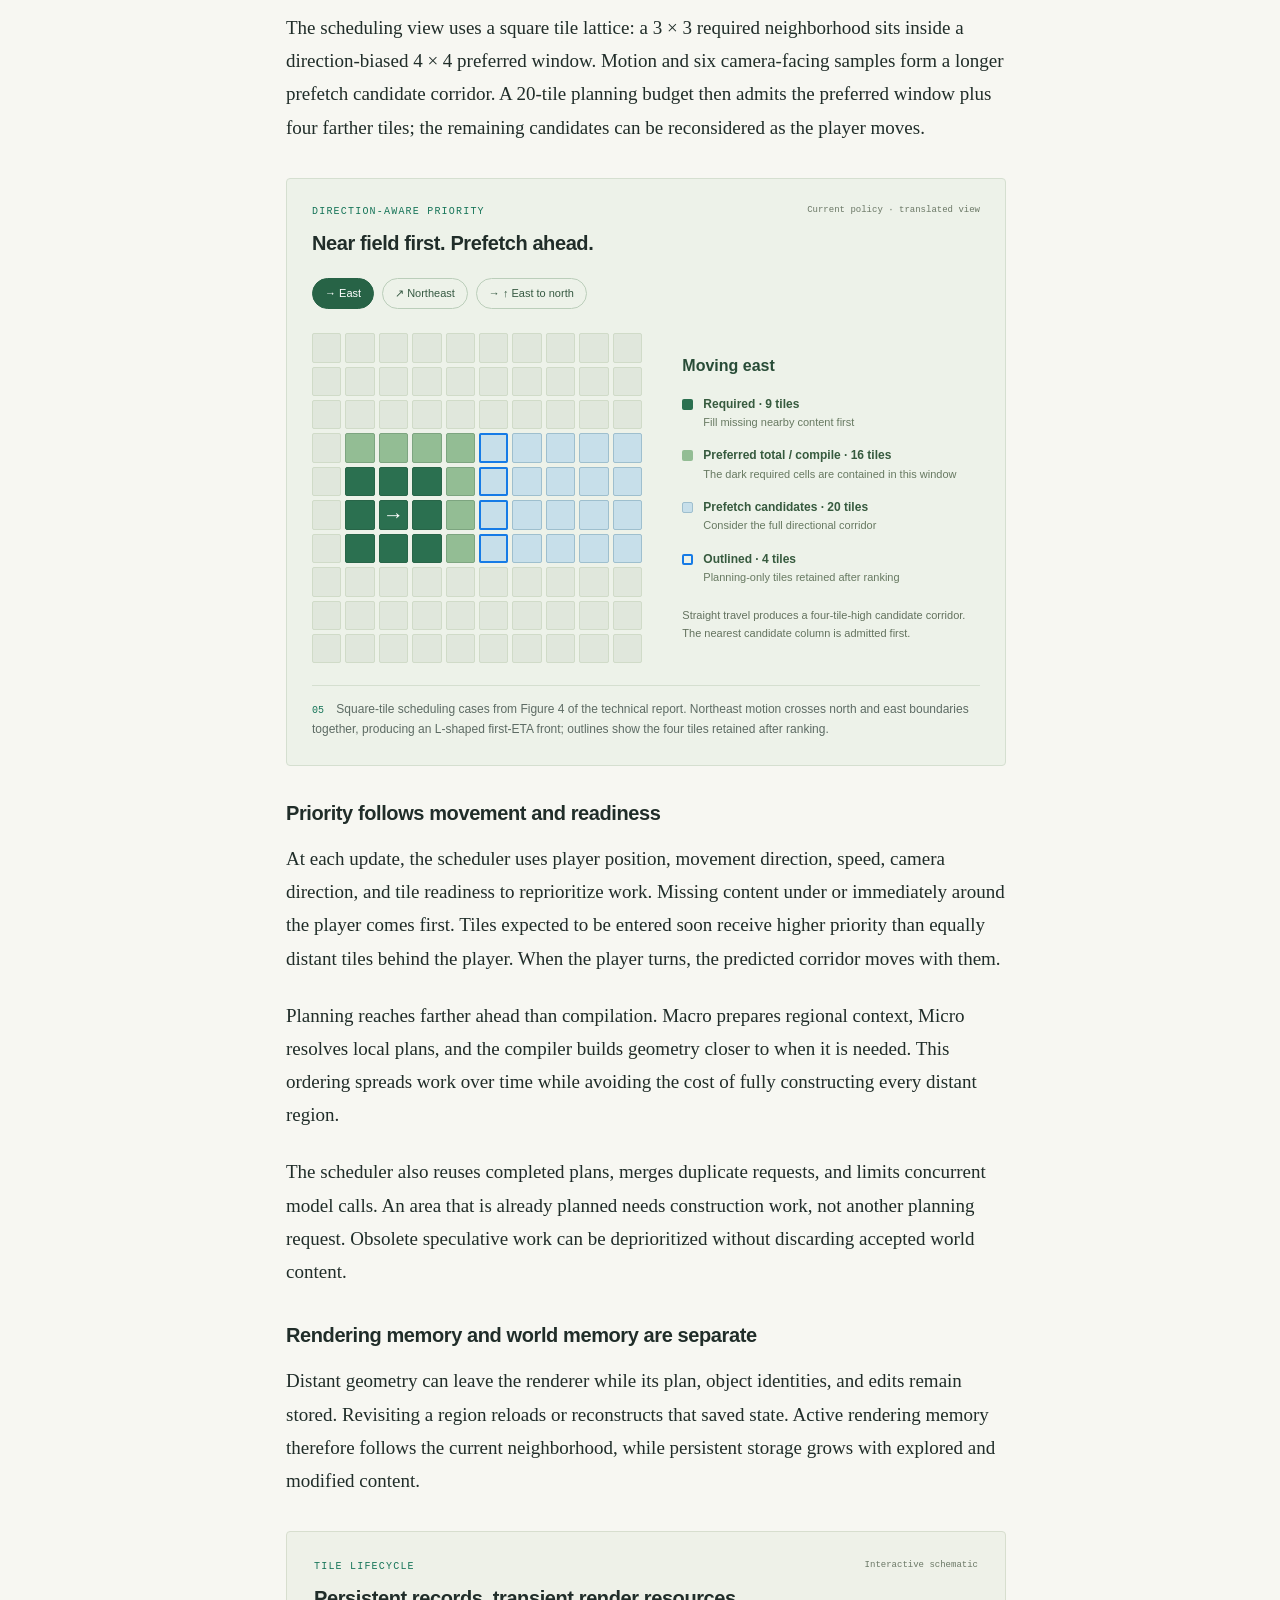
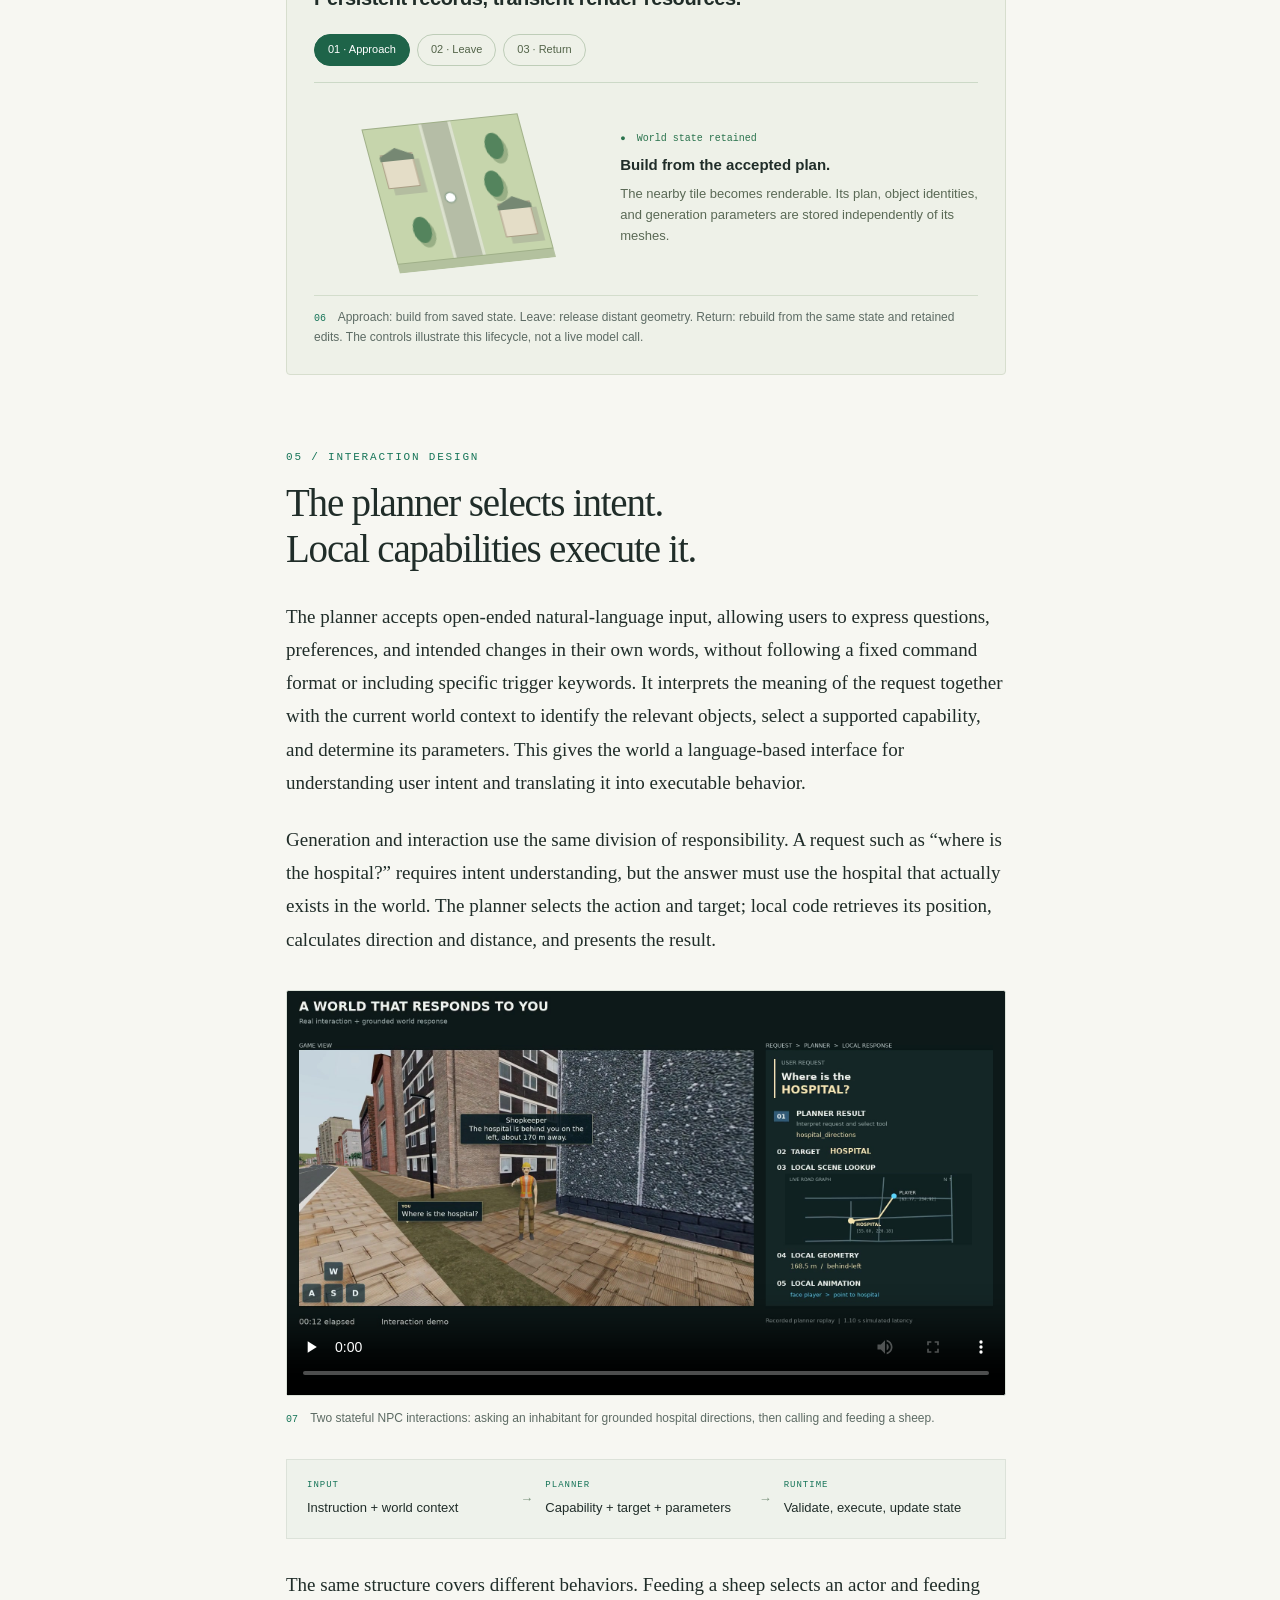
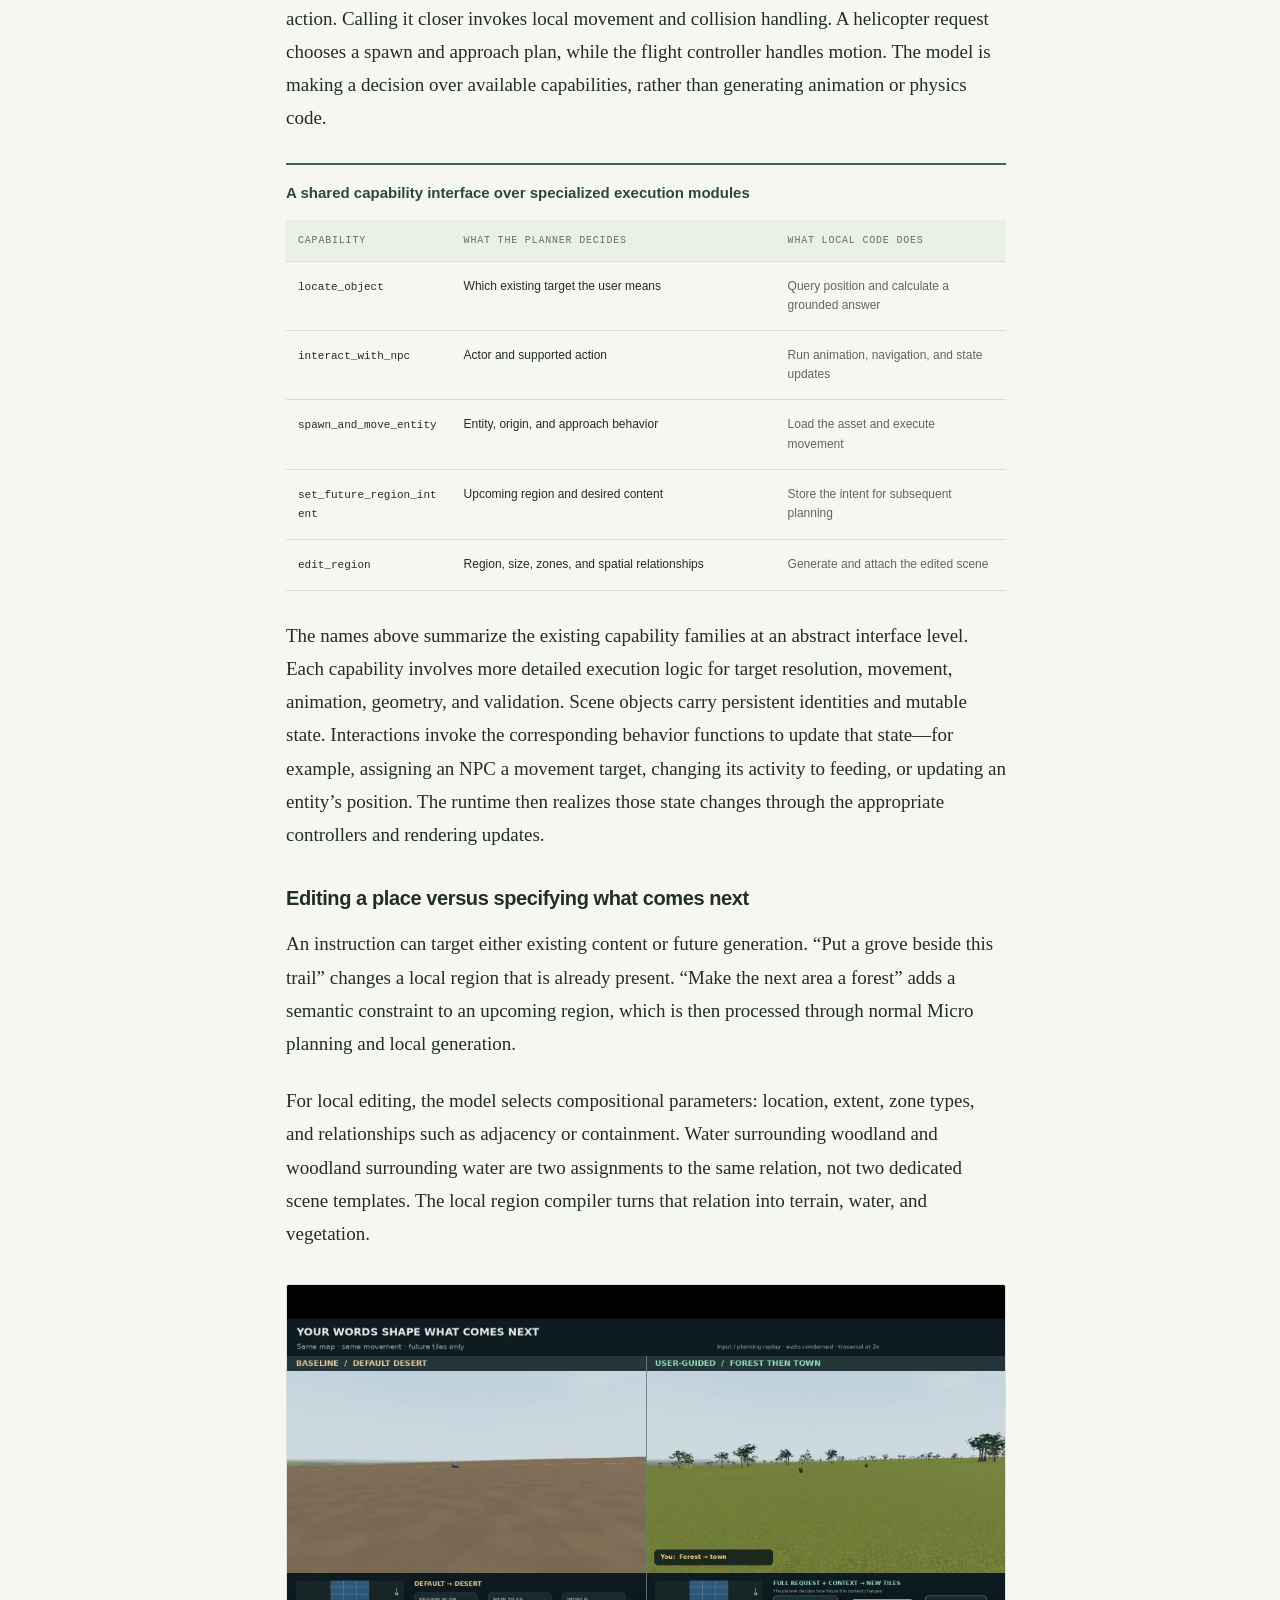
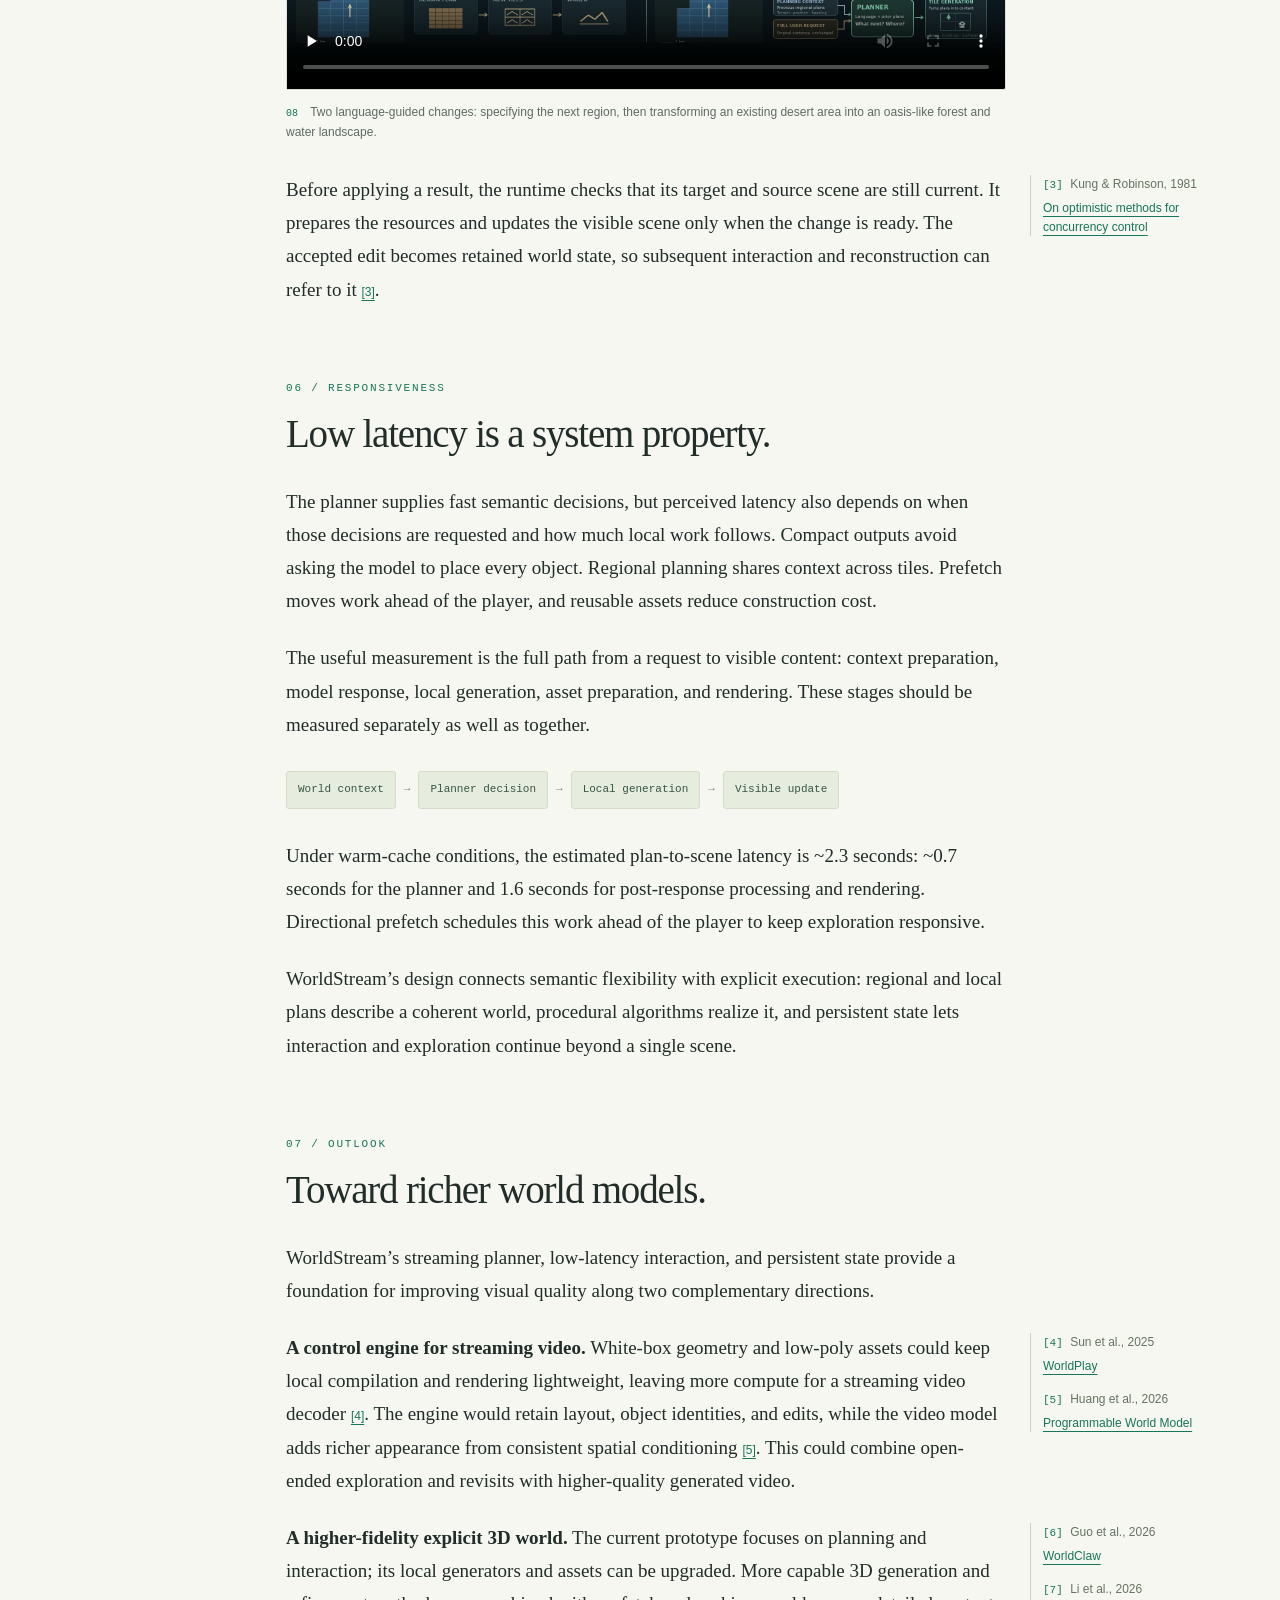
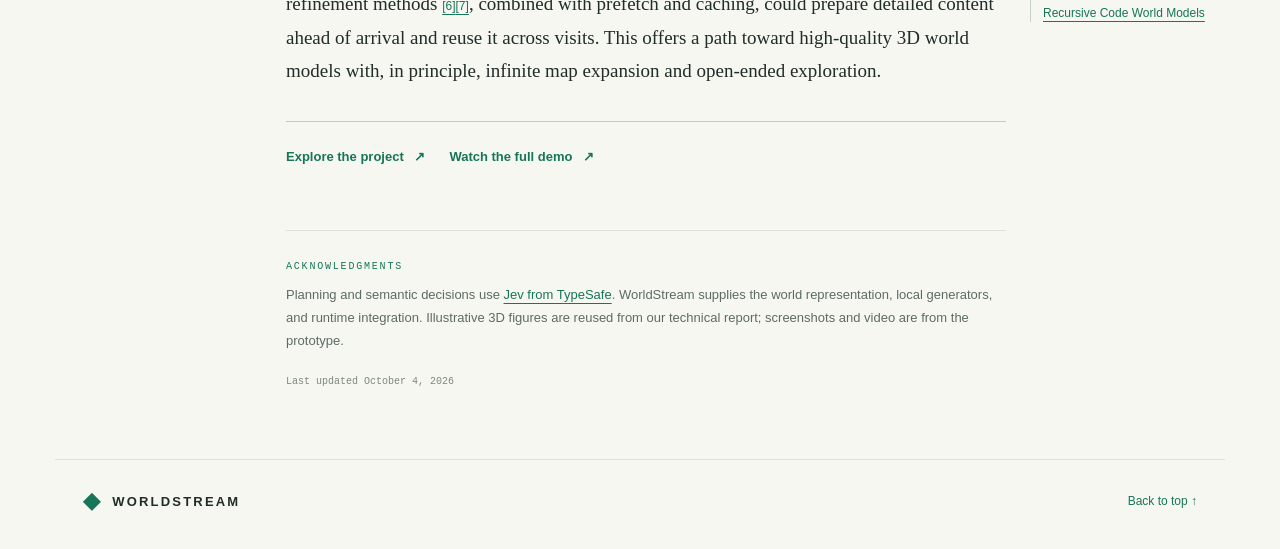
==== commit 1eb09cb6: "WorldStream final release" ====
--- a/blog/index.html
+++ b/blog/index.html
@@ -7,8 +7,8 @@
   <meta name="theme-color" content="#f7f7f2" />
   <title>WorldStream: Building 3D Worlds as You Explore</title>
   <link rel="icon" href="data:image/svg+xml,%3Csvg xmlns='http://www.w3.org/2000/svg' viewBox='0 0 32 32'%3E%3Cpath d='m16 2 14 14-14 14L2 16Z' fill='%23177559'/%3E%3C/svg%3E" />
-  <link rel="stylesheet" href="blog.css?v=20260929-polish" />
-  <script src="blog.js?v=20260929-polish" defer></script>
+  <link rel="stylesheet" href="blog.css?v=20261004-media-directions" />
+  <script src="blog.js?v=20261005-scheduler-code" defer></script>
 </head>
 <body>
   <a class="skip-link" href="#article">Skip to article</a>
@@ -23,7 +23,6 @@
       <p class="eyebrow">SYSTEM DESIGN <span aria-hidden="true">/</span> 01</p>
       <h1>WorldStream: Building 3D Worlds<br class="desktop-break" /> <em>as You Explore</em></h1>
       <p class="standfirst">Streaming world generation, dynamic editing,<br class="desktop-break" /> and persistent state.</p>
-      <p class="article-meta"><time datetime="2026-09-29">September 29, 2026</time><span aria-hidden="true">·</span><span>WorldStream</span><span aria-hidden="true">·</span><span id="reading-time">18 min read</span></p>
     </header>
 
     <figure class="hero-figure">
@@ -59,13 +58,13 @@
           </ol>
           <p>Together, these requirements suggest a separation of responsibilities. Semantic planning determines what should exist and how it connects to its surroundings. Local generation builds the spatial detail as it becomes relevant. Persistent state retains accepted plans and changes independently of the geometry currently loaded into the renderer.</p>
           <p><strong>WorldStream connects streaming world generation, dynamic language-guided editing, and persistent state.</strong> Its hierarchical planner uses geographic and ecological knowledge to organize regions and local neighborhoods; procedural algorithms realize those decisions, and a movement-aware scheduler prepares content ahead of the player. Users can modify the current scene or steer future generation while exploring. This architecture can, in principle, keep extending beyond a fixed scene boundary.</p>
-          <p>The demo below shows this design in action. The following sections explain the planning, generation, scheduling, and interaction mechanisms behind it.</p>
+          <p>The featured demo combines long-range streaming with language-guided editing and interaction. The project page also includes the complete 93 km run and focused landscape and NPC interaction demos.</p>
           <figure id="demo" class="wide-figure demo-figure">
-            <video controls playsinline preload="none" poster="../assets/demo-20260928/city.jpg" aria-label="Full WorldStream presentation: exploration, landscape editing, NPC interactions, and return to the city">
-              <source src="https://echovideo.jd.cn/jev-world/deliverables/demo-video-final-20260928/tour-presentation-edited-1080p.mp4" type="video/mp4" />
-              <a href="https://echovideo.jd.cn/jev-world/deliverables/demo-video-final-20260928/tour-presentation-edited-1080p.mp4">Open the full demo</a>
+            <video id="blog-demo-video" controls playsinline preload="none" poster="../assets/demo-20260928/featured-planned-area-poster.jpg" aria-label="WorldStream long-range and interaction demo">
+              <source src="https://pub-2294b5a012244fc48dc4db2a3b3e7fb0.r2.dev/worldstream-complete-demo-planned-area-bgm.mp4" type="video/mp4" />
+              <a href="https://pub-2294b5a012244fc48dc4db2a3b3e7fb0.r2.dev/worldstream-complete-demo-planned-area-bgm.mp4">Open the featured demo</a>
             </video>
-            <figcaption><span class="figure-index">02</span> The prototype in motion. A 5:17 presentation edit, with no audio. The clip demonstrates behavior; it is not a continuous latency benchmark. <a href="../index.html#demo">Browse the chapters ↗</a></figcaption>
+            <figcaption><span class="figure-index">02</span> City, farmland, forest, desert, and coast within a concise long-range, editing, and interaction demo. <a href="../index.html#demo">Browse all three demos ↗</a></figcaption>
           </figure>
         </section>
 
@@ -88,7 +87,8 @@
           <h2>Macro plans the region.<br />Micro resolves the neighborhood.</h2>
           <p>A coherent world needs decisions at more than one scale. A local tile should fit into a larger settlement or landscape, while still containing useful detail. The <strong>Macro Planner</strong> establishes regional structure, and the <strong>Micro Planner</strong> refines nearby tiles within that structure. The current implementation uses <a href="https://typesafe.ai/" target="_blank" rel="noopener">Jev from TypeSafe</a> for both planning roles.</p>
           <h3>Macro Planner: regional relationships</h3>
-          <p>Macro considers a region of tiles—5 × 5 in the inspected planner—and decides its broad organization. Its inputs include terrain and water evidence, neighboring regional plans, and geographical rules. Its output describes settlement patterns, ecological cover, major road corridors, and transitions between land uses.</p>
+          <p>Macro considers a region of tiles—5 × 5 in the inspected planner—and decides its broad organization. Its inputs include terrain and water evidence, neighboring regional plans, and geographical knowledge. Its output describes settlement patterns, ecological cover, major road corridors, and transitions between land uses.</p>
+          <p>WorldStream turns this hierarchy into streaming generation: as the player moves, the system plans ahead and builds a complete, continuous world with multiple landscapes entirely through code. Cities, farmland, forests, deserts, coasts, rivers, and settlements are organized as related parts of one geography, then resolved into playable local content on approach—not assembled as isolated visual clips or produced by a video-generation model.</p>
           <p>A region might contain clustered villages linked by a main road, fields around the settlements, and woodland becoming denser toward the hills. Macro gives the local tiles a shared direction, so each tile does not independently invent an unrelated scene.</p>
           <h3>Micro Planner: local structure and density</h3>
           <p>Micro receives the parent plan, local terrain, neighboring roads and zones, and available generation capabilities. It decides what belongs in a nearby tile: the local land-use mix, building or vegetation density, streetscape, and community structure. A two-by-two subdivision allows mixed content, such as housing beside a park or farmland meeting a forest edge.</p>
@@ -146,15 +146,15 @@
           <p class="section-number">04 / DYNAMIC SCHEDULING</p>
           <h2>Generate where the player<br />is going next.</h2>
           <p>The scheduler maintains a moving neighborhood around the player instead of treating the entire map as equally urgent. It distinguishes the <strong>required near field</strong>, a <strong>preferred buffer</strong>, and a farther <strong>prefetch region</strong>. Nearby tiles need usable geometry; more distant tiles may need only a plan.</p>
-          <p>One way to visualize this is a 3 × 3 required neighborhood, a 4 × 4 preferred window extending toward movement, and a prefetch corridor farther ahead. These sizes illustrate the roles of the windows; the policy controls their sizes and planning and compilation horizons separately. They are distinct from the larger regions used by the Macro Planner.</p>
+          <p>The scheduling view uses a square tile lattice: a 3 × 3 required neighborhood sits inside a direction-biased 4 × 4 preferred window. Motion and six camera-facing samples form a longer prefetch candidate corridor. A 20-tile planning budget then admits the preferred window plus four farther tiles; the remaining candidates can be reconsidered as the player moves.</p>
           <figure class="scheduler-figure wide-figure">
-            <div class="scheduler-heading"><div><span class="diagram-kicker">DIRECTION-AWARE PRIORITY</span><h3>Near field first. Prefetch ahead.</h3></div><span class="schematic-label">Illustrative windows</span></div>
-            <div class="direction-controls" role="group" aria-label="Choose the player's movement direction"><button type="button" data-direction="north" aria-pressed="false">↑ North</button><button type="button" data-direction="east" aria-pressed="true">→ East</button><button type="button" data-direction="south" aria-pressed="false">↓ South</button><button type="button" data-direction="west" aria-pressed="false">← West</button></div>
+            <div class="scheduler-heading"><div><span class="diagram-kicker">DIRECTION-AWARE PRIORITY</span><h3>Near field first. Prefetch ahead.</h3></div><span class="schematic-label">Current policy · translated view</span></div>
+            <div class="direction-controls" role="group" aria-label="Compare straight, diagonal, and turning movement"><button type="button" data-direction="east" aria-pressed="true">→ East</button><button type="button" data-direction="northeast" aria-pressed="false">↗ Northeast</button><button type="button" data-direction="turn" aria-pressed="false">→ ↑ East to north</button></div>
             <div class="scheduler-body">
-              <div id="schedule-grid" class="schedule-grid" role="img" aria-label="The player moves east; a 3 by 3 required region is surrounded by a 4 by 4 preferred window, with prefetch farther east."></div>
-              <div class="scheduler-explanation"><p class="scheduler-status" id="schedule-heading">Moving east</p><ul class="schedule-legend"><li><i class="legend-required"></i><span><b>Required · 3 × 3</b>Fill missing nearby content first</span></li><li><i class="legend-preferred"></i><span><b>Preferred · 4 × 4</b>Prepare the next local neighborhood</span></li><li><i class="legend-prefetch"></i><span><b>Prefetch corridor</b>Plan farther along the likely route</span></li></ul><p id="schedule-description">Turning changes which future tiles are prioritized. Already accepted world state is retained.</p></div>
-            </div>
-            <figcaption><span class="figure-index">05</span> Change direction to see the planning emphasis move. This schematic illustrates the scheduling policy, not a live generation trace.</figcaption>
+              <div id="schedule-grid" class="schedule-grid" role="img" aria-label="The player moves east; the diagram shows 9 required tiles, 16 preferred tiles, 20 directional prefetch candidates, and 4 outlined planning-only admissions."></div>
+              <div class="scheduler-explanation"><p class="scheduler-status" id="schedule-heading">Moving east</p><ul class="schedule-legend"><li><i class="legend-required"></i><span><b>Required · 9 tiles</b>Fill missing nearby content first</span></li><li><i class="legend-preferred"></i><span><b>Preferred total / compile · 16 tiles</b>The dark required cells are contained in this window</span></li><li><i class="legend-prefetch"></i><span><b id="prefetch-count">Prefetch candidates · 20 tiles</b>Consider the full directional corridor</span></li><li><i class="legend-admitted"></i><span><b>Outlined · 4 tiles</b>Planning-only tiles retained after ranking</span></li></ul><p id="schedule-description">Straight travel produces a four-tile-high candidate corridor. The nearest candidate column is admitted first.</p></div>
+            </div>
+            <figcaption><span class="figure-index">05</span> Square-tile scheduling cases from Figure 4 of the technical report. Northeast motion crosses north and east boundaries together, producing an L-shaped first-ETA front; outlines show the four tiles retained after ranking.</figcaption>
           </figure>
           <h3>Priority follows movement and readiness</h3>
           <p>At each update, the scheduler uses player position, movement direction, speed, camera direction, and tile readiness to reprioritize work. Missing content under or immediately around the player comes first. Tiles expected to be entered soon receive higher priority than equally distant tiles behind the player. When the player turns, the predicted corridor moves with them.</p>
@@ -182,6 +182,13 @@
           <h2>The planner selects intent.<br />Local capabilities execute it.</h2>
           <p>The planner accepts open-ended natural-language input, allowing users to express questions, preferences, and intended changes in their own words, without following a fixed command format or including specific trigger keywords. It interprets the meaning of the request together with the current world context to identify the relevant objects, select a supported capability, and determine its parameters. This gives the world a language-based interface for understanding user intent and translating it into executable behavior.</p>
           <p>Generation and interaction use the same division of responsibility. A request such as “where is the hospital?” requires intent understanding, but the answer must use the hospital that actually exists in the world. The planner selects the action and target; local code retrieves its position, calculates direction and distance, and presents the result.</p>
+          <figure class="wide-figure demo-figure">
+            <video controls playsinline preload="none" poster="../assets/demo-20260928/interaction-npc-poster.jpg" aria-label="Hospital directions followed by calling and feeding a sheep">
+              <source src="https://pub-2294b5a012244fc48dc4db2a3b3e7fb0.r2.dev/interaction-npc-directions-and-sheep.mp4" type="video/mp4" />
+              <a href="https://pub-2294b5a012244fc48dc4db2a3b3e7fb0.r2.dev/interaction-npc-directions-and-sheep.mp4">Open the NPC interaction recordings</a>
+            </video>
+            <figcaption><span class="figure-index">07</span> Two stateful NPC interactions: asking an inhabitant for grounded hospital directions, then calling and feeding a sheep.</figcaption>
+          </figure>
           <div class="action-flow" role="img" aria-label="World context and user intent go to the planner; it chooses a capability, target, and parameters; local modules execute the change and update world state."><span><small>INPUT</small>Instruction + world context</span><b aria-hidden="true">→</b><span><small>PLANNER</small>Capability + target + parameters</span><b aria-hidden="true">→</b><span><small>RUNTIME</small>Validate, execute, update state</span></div>
           <p>The same structure covers different behaviors. Feeding a sheep selects an actor and feeding action. Calling it closer invokes local movement and collision handling. A helicopter request chooses a spawn and approach plan, while the flight controller handles motion. The model is making a decision over available capabilities, rather than generating animation or physics code.</p>
           <div class="table-scroll method-table capability-table"><table><caption>A shared capability interface over specialized execution modules</caption><thead><tr><th scope="col">Capability</th><th scope="col">What the planner decides</th><th scope="col">What local code does</th></tr></thead><tbody>
@@ -195,7 +202,13 @@
           <h3>Editing a place versus specifying what comes next</h3>
           <p>An instruction can target either existing content or future generation. “Put a grove beside this trail” changes a local region that is already present. “Make the next area a forest” adds a semantic constraint to an upcoming region, which is then processed through normal Micro planning and local generation.</p>
           <p>For local editing, the model selects compositional parameters: location, extent, zone types, and relationships such as adjacency or containment. Water surrounding woodland and woodland surrounding water are two assignments to the same relation, not two dedicated scene templates. The local region compiler turns that relation into terrain, water, and vegetation.</p>
-          <figure class="wide-figure edit-comparison"><div class="image-pair"><div><span>Before the edit</span><img src="../assets/demo-20260928/edit-before.jpg" width="1600" height="900" loading="lazy" alt="Desert terrain before the recorded local edit." /></div><div><span>After the edit</span><img src="assets/edit-after.jpg" width="1600" height="900" loading="lazy" alt="A grove beside the trail after the recorded edit." /></div></div><figcaption><span class="figure-index">07</span> A local scene change from the recorded demonstration. The viewpoints differ; the full water boundary is outside this view. <a href="https://echovideo.jd.cn/jev-world/assets/demo-20260928/edit.mp4" target="_blank" rel="noopener">Watch the edit ↗</a></figcaption></figure>
+          <figure class="wide-figure demo-figure edit-comparison">
+            <video controls playsinline preload="none" poster="../assets/demo-20260928/interaction-landscape-poster.jpg" aria-label="Planning a future region followed by a split-screen desert oasis edit">
+              <source src="https://pub-2294b5a012244fc48dc4db2a3b3e7fb0.r2.dev/interaction-landscape-next-region-and-oasis.mp4" type="video/mp4" />
+              <a href="https://pub-2294b5a012244fc48dc4db2a3b3e7fb0.r2.dev/interaction-landscape-next-region-and-oasis.mp4">Open the landscape interaction recordings</a>
+            </video>
+            <figcaption><span class="figure-index">08</span> Two language-guided changes: specifying the next region, then transforming an existing desert area into an oasis-like forest and water landscape.</figcaption>
+          </figure>
           <div class="citation-context">
             <p>Before applying a result, the runtime checks that its target and source scene are still current. It prepares the resources and updates the visible scene only when the change is ready. The accepted edit becomes retained world state, so subsequent interaction and reconstruction can refer to it <a class="citation" href="#ref-occ">[3]</a>.</p>
             <aside class="citation-note" id="ref-occ" aria-label="Reference 3"><span class="citation-number">[3]</span> <span>Kung &amp; Robinson, 1981</span><a href="https://doi.org/10.1145/319566.319567" target="_blank" rel="noopener">On optimistic methods for concurrency control</a></aside>
@@ -208,7 +221,7 @@
           <p>The planner supplies fast semantic decisions, but perceived latency also depends on when those decisions are requested and how much local work follows. Compact outputs avoid asking the model to place every object. Regional planning shares context across tiles. Prefetch moves work ahead of the player, and reusable assets reduce construction cost.</p>
           <p>The useful measurement is the full path from a request to visible content: context preparation, model response, local generation, asset preparation, and rendering. These stages should be measured separately as well as together.</p>
           <div class="latency-equation" aria-label="The response path goes from world context to the planner, local generation, and a visible update"><span>World context</span><b>→</b><span>Planner decision</span><b>→</b><span>Local generation</span><b>→</b><span>Visible update</span></div>
-          <p>Under warm-cache conditions, the estimated plan-to-scene latency is <strong>~2.3 seconds</strong>: ~0.7 seconds for the planner and 1.6 seconds for post-response processing and rendering. Directional prefetch schedules this work ahead of the player to keep exploration responsive.</p>
+          <p>Under warm-cache conditions, the estimated plan-to-scene latency is ~2.3 seconds: ~0.7 seconds for the planner and 1.6 seconds for post-response processing and rendering. Directional prefetch schedules this work ahead of the player to keep exploration responsive.</p>
           <p>WorldStream’s design connects semantic flexibility with explicit execution: regional and local plans describe a coherent world, procedural algorithms realize it, and persistent state lets interaction and exploration continue beyond a single scene.</p>
         </section>
 
@@ -230,7 +243,7 @@
         <footer class="article-footer">
           <p class="eyebrow">ACKNOWLEDGMENTS</p>
           <p>Planning and semantic decisions use <a href="https://typesafe.ai/" target="_blank" rel="noopener">Jev from TypeSafe</a>. WorldStream supplies the world representation, local generators, and runtime integration. Illustrative 3D figures are reused from our technical report; screenshots and video are from the prototype.</p>
-          <p class="draft-footnote">Last updated September 30, 2026</p>
+          <p class="draft-footnote">Last updated October 4, 2026</p>
         </footer>
       </article>
     </div>
--- a/blog/blog.css
+++ b/blog/blog.css
@@ -13,7 +13,7 @@
 .prose section{scroll-margin-top:0}
 .research-questions{padding-left:24px;margin:25px 0 29px}.research-questions li{padding-left:7px;margin-bottom:17px}.research-questions strong{color:#2c5843}
 .capability-table table{min-width:700px}.capability-table th code{font-size:11px;overflow-wrap:anywhere}
-.design-overview{display:grid;grid-template-columns:repeat(3,1fr);gap:12px;margin:29px 0 33px}.design-overview>div{background:#eaf0e5;border-top:2px solid #81a28b;padding:20px 16px}.design-overview>div>span{font:10px var(--mono);letter-spacing:1.2px;color:var(--green)}.design-overview h3{font:600 15px/1.45 var(--sans);margin:13px 0 9px}.design-overview p{font:12px/1.7 var(--sans);margin:0;color:#576a5b}.report-pair,.plan-examples{display:grid;grid-template-columns:1fr 1fr;gap:16px}.report-pair>div{border:1px solid #dbe3d4;border-radius:4px;background:#edf1e6;overflow:hidden}.report-pair>div>span{display:block;padding:14px 16px;font:600 12px var(--sans);color:var(--green)}.report-pair img{object-fit:contain}.plan-examples{margin:24px 0 0}.plan-examples>div{padding:20px;border:1px solid var(--line);background:#f0f3eb;border-radius:3px}.plan-examples .diagram-kicker{margin-bottom:15px}.plan-examples dl{display:grid;grid-template-columns:1fr 1.25fr;gap:9px 12px;font:12px/1.55 var(--sans);margin:0}.plan-examples dt{color:#687963}.plan-examples dd{margin:0;color:#294e3a}.generator-gallery{display:grid;grid-template-columns:1fr 1fr;gap:17px}.generator-gallery>div{background:#eaf0e4;border:1px solid #dce4d4;border-radius:3px;overflow:hidden}.generator-gallery>div>p{margin:0;padding:13px 16px 18px;display:grid;gap:6px;font:12px/1.6 var(--sans)}.generator-gallery b{font-size:14px;color:var(--green)}.generator-gallery span{color:#5d705c}.generator-gallery figcaption{grid-column:1/-1;margin-top:0}.scheduler-figure{padding:25px;background:#edf2e9;border:1px solid #d5dfd0;border-radius:4px;font-family:var(--sans)}.scheduler-heading{display:flex;justify-content:space-between;gap:15px}.scheduler-heading h3{font:600 20px/1.4 var(--sans);margin:0}.scheduler-heading .diagram-kicker{margin-bottom:10px}.direction-controls{display:flex;gap:8px;margin:21px 0 24px}.direction-controls button{font:11px/1.4 var(--sans);padding:7px 12px;border:1px solid #bbceba;border-radius:20px;background:transparent;color:#365942;cursor:pointer}.direction-controls button[aria-pressed=true]{background:#276346;color:white;border-color:#276346}.scheduler-body{display:grid;grid-template-columns:1.15fr 1fr;gap:28px;align-items:center}.schedule-grid{display:grid;grid-template-columns:repeat(9,1fr);gap:4px;max-width:330px;aspect-ratio:1}.schedule-cell{display:flex;align-items:center;justify-content:center;background:#e0e7dc;border:1px solid #d0dbc8;border-radius:2px;aspect-ratio:1;color:#fff;font:600 21px/1 var(--sans)}.schedule-cell[data-kind=required]{background:#2b7050;border-color:#286548}.schedule-cell[data-kind=preferred]{background:#93bd94;border-color:#7da580}.schedule-cell[data-kind=prefetch]{background:#c7dfea;border-color:#9ebfce}.scheduler-status{font:600 16px/1.5 var(--sans);color:#284c37;margin-bottom:17px}.schedule-legend{list-style:none;margin:0;padding:0;display:grid;gap:15px}.schedule-legend li{display:flex;gap:10px;font:11px/1.6 var(--sans);color:#677961}.schedule-legend b{display:block;color:#365a3e;font-size:12px;font-weight:600}.schedule-legend i{display:block;flex:0 0 11px;height:11px;margin-top:4px;border-radius:2px}.legend-required{background:#2b7050}.legend-preferred{background:#93bd94}.legend-prefetch{background:#c7dfea;border:1px solid #9ebfce}.scheduler-explanation>p:last-child{font:11px/1.7 var(--sans);margin:19px 0 0;color:#63725e}.scheduler-figure figcaption{border-top:1px solid #d5dfd0;margin-top:22px;padding-top:14px}
+.design-overview{display:grid;grid-template-columns:repeat(3,1fr);gap:12px;margin:29px 0 33px}.design-overview>div{background:#eaf0e5;border-top:2px solid #81a28b;padding:20px 16px}.design-overview>div>span{font:10px var(--mono);letter-spacing:1.2px;color:var(--green)}.design-overview h3{font:600 15px/1.45 var(--sans);margin:13px 0 9px}.design-overview p{font:12px/1.7 var(--sans);margin:0;color:#576a5b}.report-pair,.plan-examples{display:grid;grid-template-columns:1fr 1fr;gap:16px}.report-pair>div{border:1px solid #dbe3d4;border-radius:4px;background:#edf1e6;overflow:hidden}.report-pair>div>span{display:block;padding:14px 16px;font:600 12px var(--sans);color:var(--green)}.report-pair img{object-fit:contain}.plan-examples{margin:24px 0 0}.plan-examples>div{padding:20px;border:1px solid var(--line);background:#f0f3eb;border-radius:3px}.plan-examples .diagram-kicker{margin-bottom:15px}.plan-examples dl{display:grid;grid-template-columns:1fr 1.25fr;gap:9px 12px;font:12px/1.55 var(--sans);margin:0}.plan-examples dt{color:#687963}.plan-examples dd{margin:0;color:#294e3a}.generator-gallery{display:grid;grid-template-columns:1fr 1fr;gap:17px}.generator-gallery>div{background:#eaf0e4;border:1px solid #dce4d4;border-radius:3px;overflow:hidden}.generator-gallery>div>p{margin:0;padding:13px 16px 18px;display:grid;gap:6px;font:12px/1.6 var(--sans)}.generator-gallery b{font-size:14px;color:var(--green)}.generator-gallery span{color:#5d705c}.generator-gallery figcaption{grid-column:1/-1;margin-top:0}.scheduler-figure{padding:25px;background:#edf2e9;border:1px solid #d5dfd0;border-radius:4px;font-family:var(--sans)}.scheduler-heading{display:flex;justify-content:space-between;gap:15px}.scheduler-heading h3{font:600 20px/1.4 var(--sans);margin:0}.scheduler-heading .diagram-kicker{margin-bottom:10px}.direction-controls{display:flex;gap:8px;margin:21px 0 24px}.direction-controls button{font:11px/1.4 var(--sans);padding:7px 12px;border:1px solid #bbceba;border-radius:20px;background:transparent;color:#365942;cursor:pointer}.direction-controls button[aria-pressed=true]{background:#276346;color:white;border-color:#276346}.scheduler-body{display:grid;grid-template-columns:1.15fr 1fr;gap:28px;align-items:center}.schedule-grid{display:grid;grid-template-columns:repeat(10,1fr);gap:4px;max-width:330px;aspect-ratio:1}.schedule-cell{display:flex;align-items:center;justify-content:center;background:#e0e7dc;border:1px solid #d0dbc8;border-radius:2px;aspect-ratio:1;color:#fff;font:600 21px/1 var(--sans)}.schedule-cell[data-kind=required]{background:#2b7050;border-color:#286548}.schedule-cell[data-kind=preferred]{background:#93bd94;border-color:#7da580}.schedule-cell[data-kind=prefetch]{background:#c7dfea;border-color:#9ebfce}.schedule-cell[data-admitted=true]{outline:2px solid #167be6;outline-offset:-2px}.scheduler-status{font:600 16px/1.5 var(--sans);color:#284c37;margin-bottom:17px}.schedule-legend{list-style:none;margin:0;padding:0;display:grid;gap:15px}.schedule-legend li{display:flex;gap:10px;font:11px/1.6 var(--sans);color:#677961}.schedule-legend b{display:block;color:#365a3e;font-size:12px;font-weight:600}.schedule-legend i{display:block;flex:0 0 11px;height:11px;margin-top:4px;border-radius:2px}.legend-required{background:#2b7050}.legend-preferred{background:#93bd94}.legend-prefetch{background:#c7dfea;border:1px solid #9ebfce}.legend-admitted{background:transparent;border:2px solid #167be6}.scheduler-explanation>p:last-child{font:11px/1.7 var(--sans);margin:19px 0 0;color:#63725e}.scheduler-figure figcaption{border-top:1px solid #d5dfd0;margin-top:22px;padding-top:14px}
 @media(max-width:560px){.design-overview{grid-template-columns:1fr;gap:9px}.design-overview>div{padding:16px}.design-overview h3{margin:7px 0}.report-pair,.plan-examples,.generator-gallery{grid-template-columns:1fr}.plan-examples>div{padding:17px}.scheduler-figure{padding:18px}.scheduler-heading{display:block}.scheduler-heading h3{font-size:18px}.scheduler-heading .schematic-label{display:block;margin-top:8px}.scheduler-body{grid-template-columns:1fr;gap:23px}.schedule-grid{width:100%;max-width:none}.direction-controls{gap:5px;justify-content:space-between}.direction-controls button{padding:7px 9px;font-size:10px}.scheduler-status{margin-bottom:12px}.schedule-legend{gap:12px}.schedule-cell{font-size:20px}}
 .abstract{background:#edf1e8;border-top:2px solid #729481;border-bottom:1px solid var(--line);padding:23px 26px;margin:28px 0 31px}.abstract>.eyebrow{margin-bottom:12px}.abstract>p:last-child{margin:0;font-size:17px;line-height:1.75}.prose p>code{font:12.5px/1.5 var(--mono);background:#eaf0e6;padding:2px 4px;border-radius:3px;overflow-wrap:anywhere}.equation{display:flex;gap:15px;align-items:center;justify-content:space-between;padding:23px 20px;margin:26px 0;background:#edf2ea;border:1px solid #d7e0d3;font:20px/1.75 var(--serif);overflow-x:auto}.equation>span:first-child{min-width:0}.equation .eq-number{font:12px var(--sans);color:#7a8678;flex-shrink:0}.equation-multiline{font-size:17px}.citation{font:12px var(--sans);white-space:nowrap}.method-table,.replay-table{margin:28px 0}.method-table table{min-width:570px}.method-table tbody th{width:23%}.method-table tbody td:nth-child(2){font:12px/1.65 var(--sans);white-space:normal;color:var(--ink);padding:15px 12px;width:45%}.method-table tbody td:last-child{width:auto}.replay-table table{min-width:440px}.replay-table tbody th{width:32%}.replay-table tbody td{width:auto!important;font:12px/1.6 var(--mono)!important;color:var(--ink)!important;padding:15px 12px!important}.table-summary{background:#eaf0e3}.table-summary th,.table-summary td{font-weight:700!important}.references{padding-left:20px;margin:0 0 30px}.references li{padding-left:4px;margin-bottom:16px;scroll-margin-top:110px}.algorithm figcaption{font-size:12px}.prose sub,.prose sup{font-size:.72em}
 @media(max-width:560px){.abstract{padding:18px}.abstract>p:last-child{font-size:15px}.equation{font-size:17px;padding:16px 12px}.equation-multiline{font-size:14px}.prose p>code{font-size:11px}.method-table tbody td:nth-child(2){font-size:11px}.article-header h1{font-size:36px;letter-spacing:-1.2px}.algorithm pre{font-size:9.5px}}
